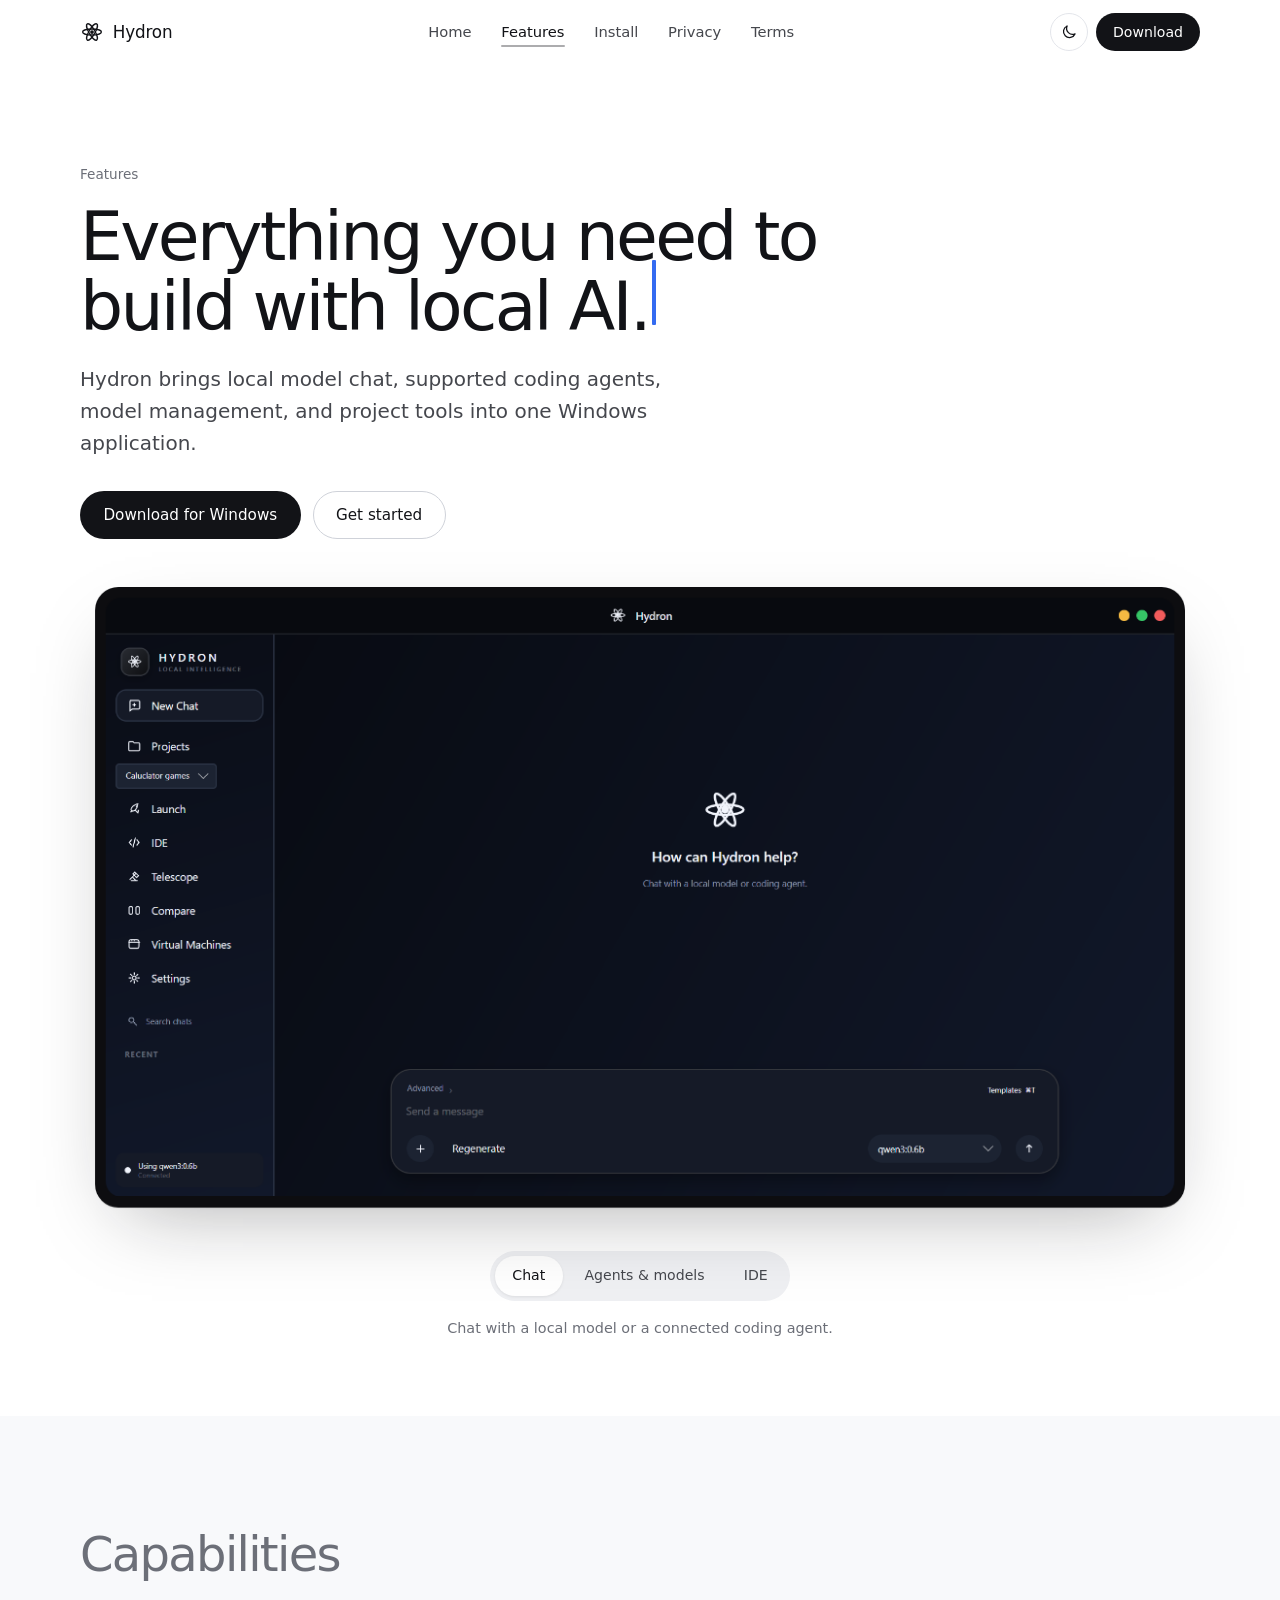
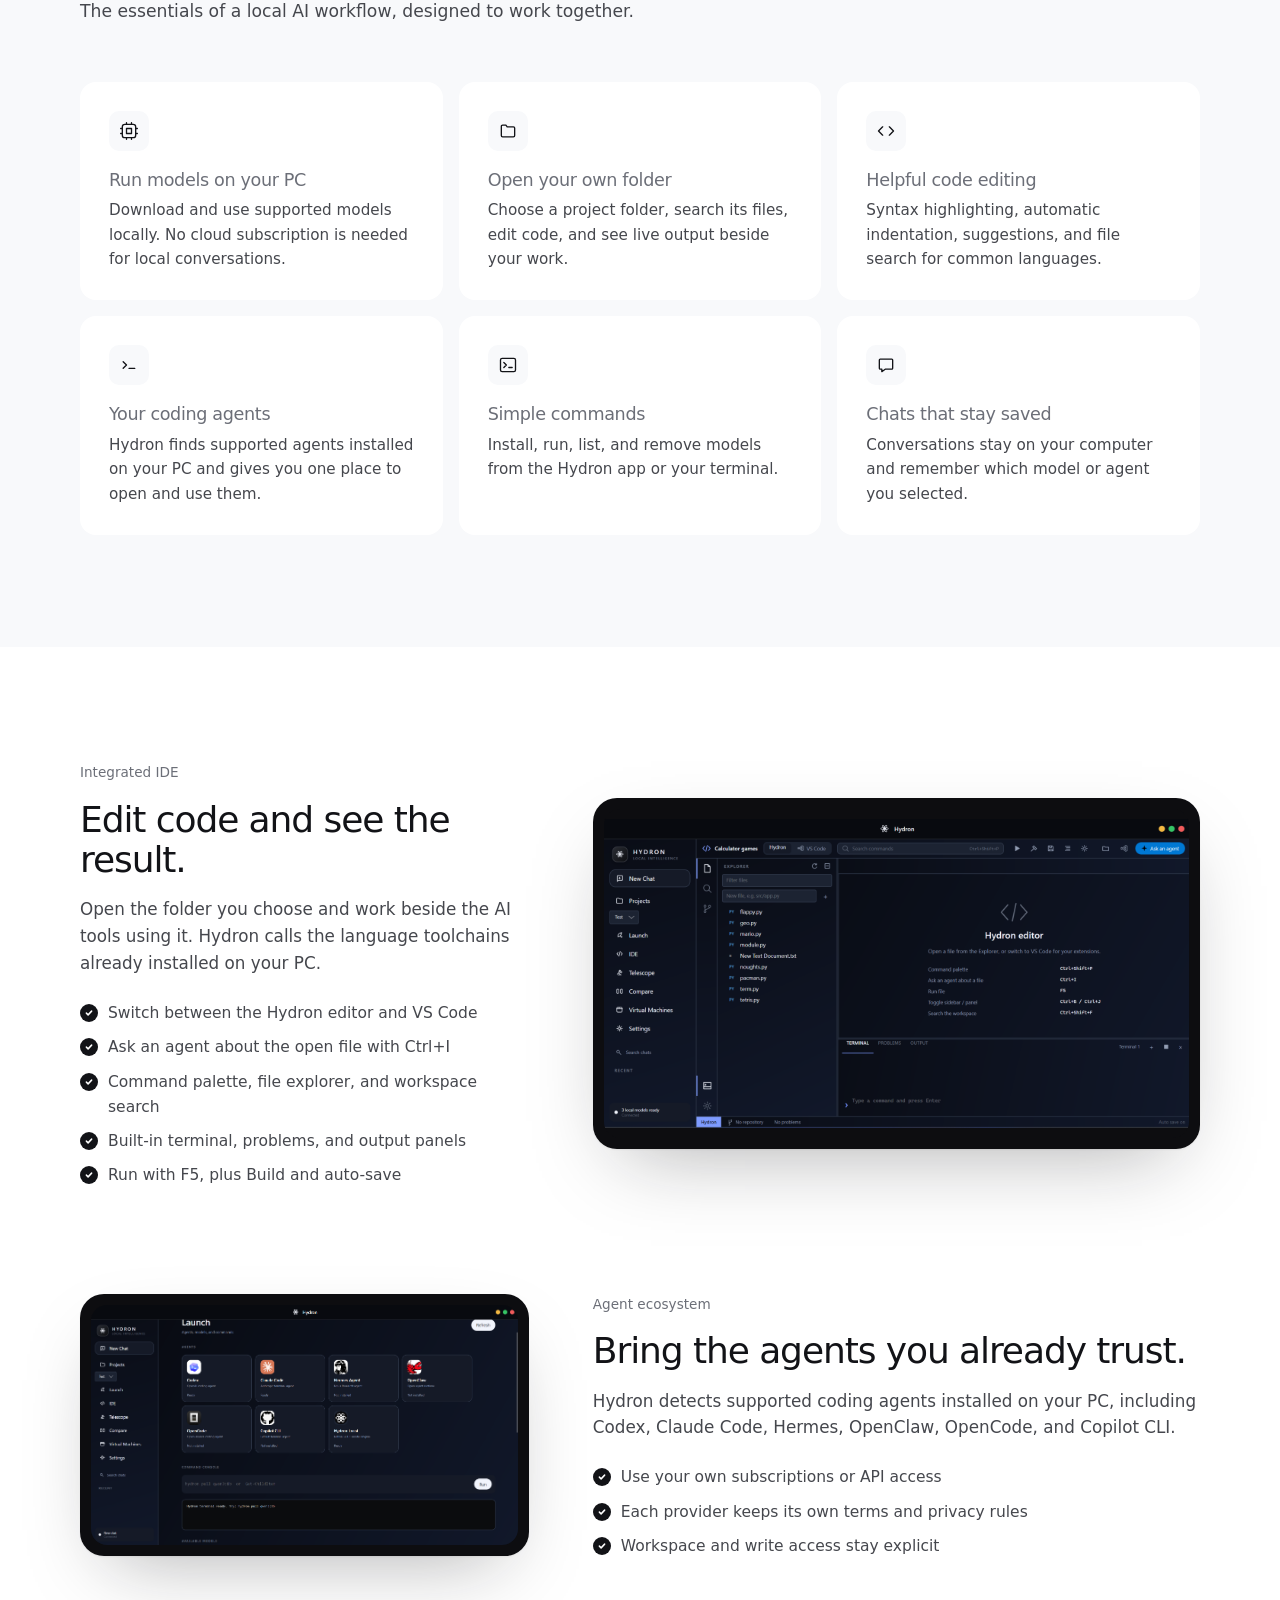
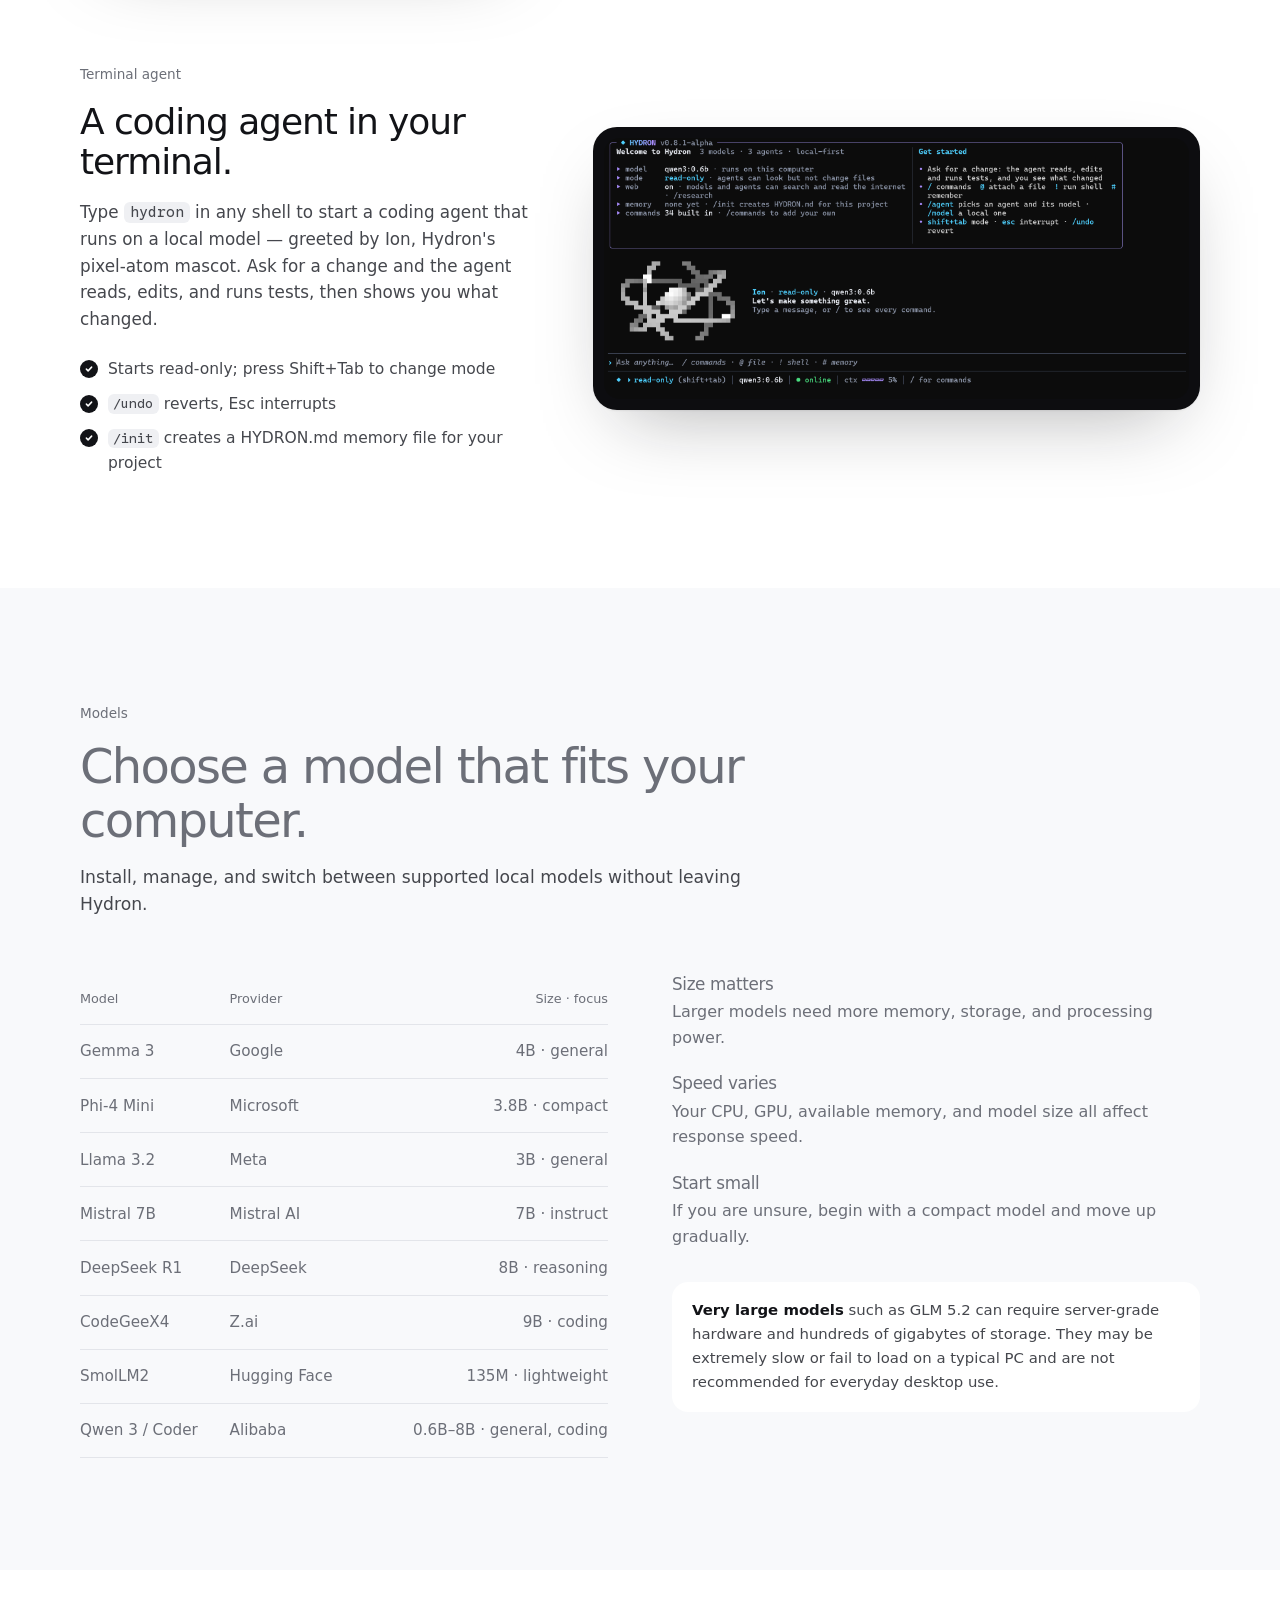
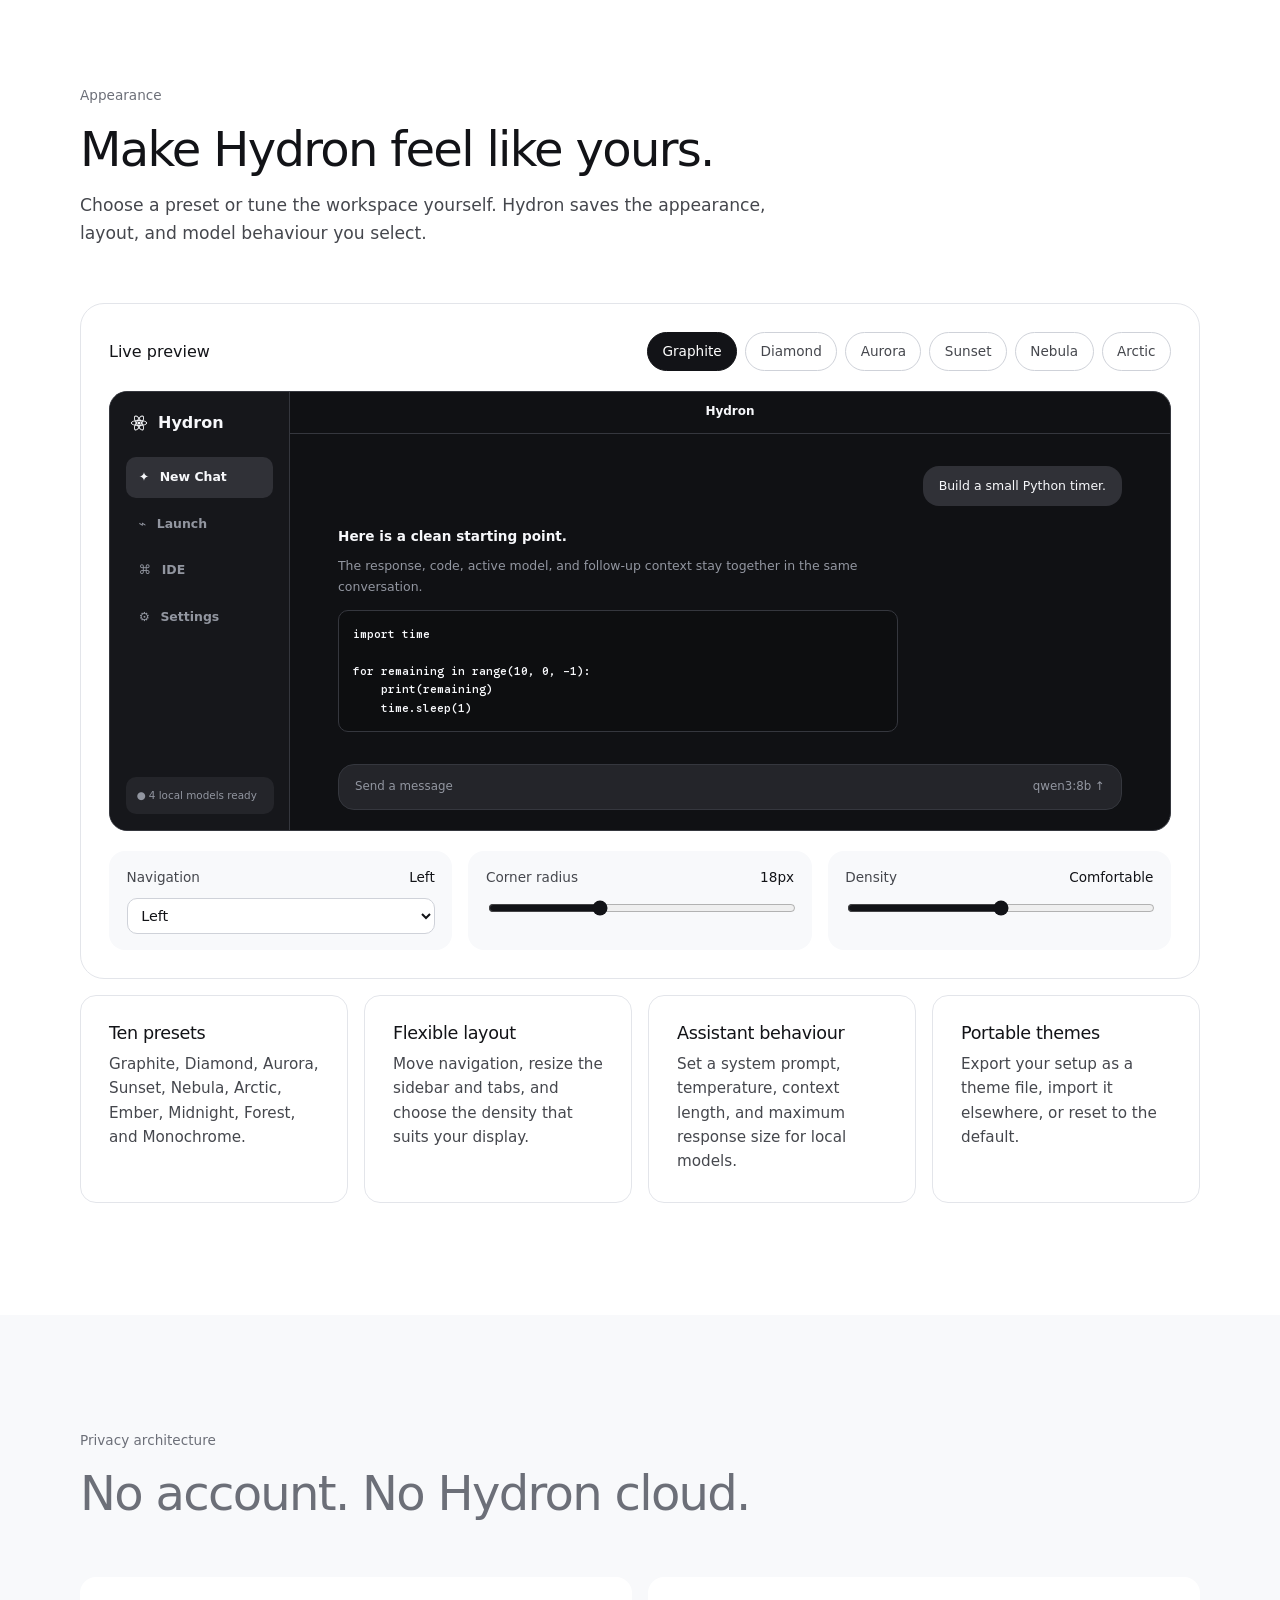
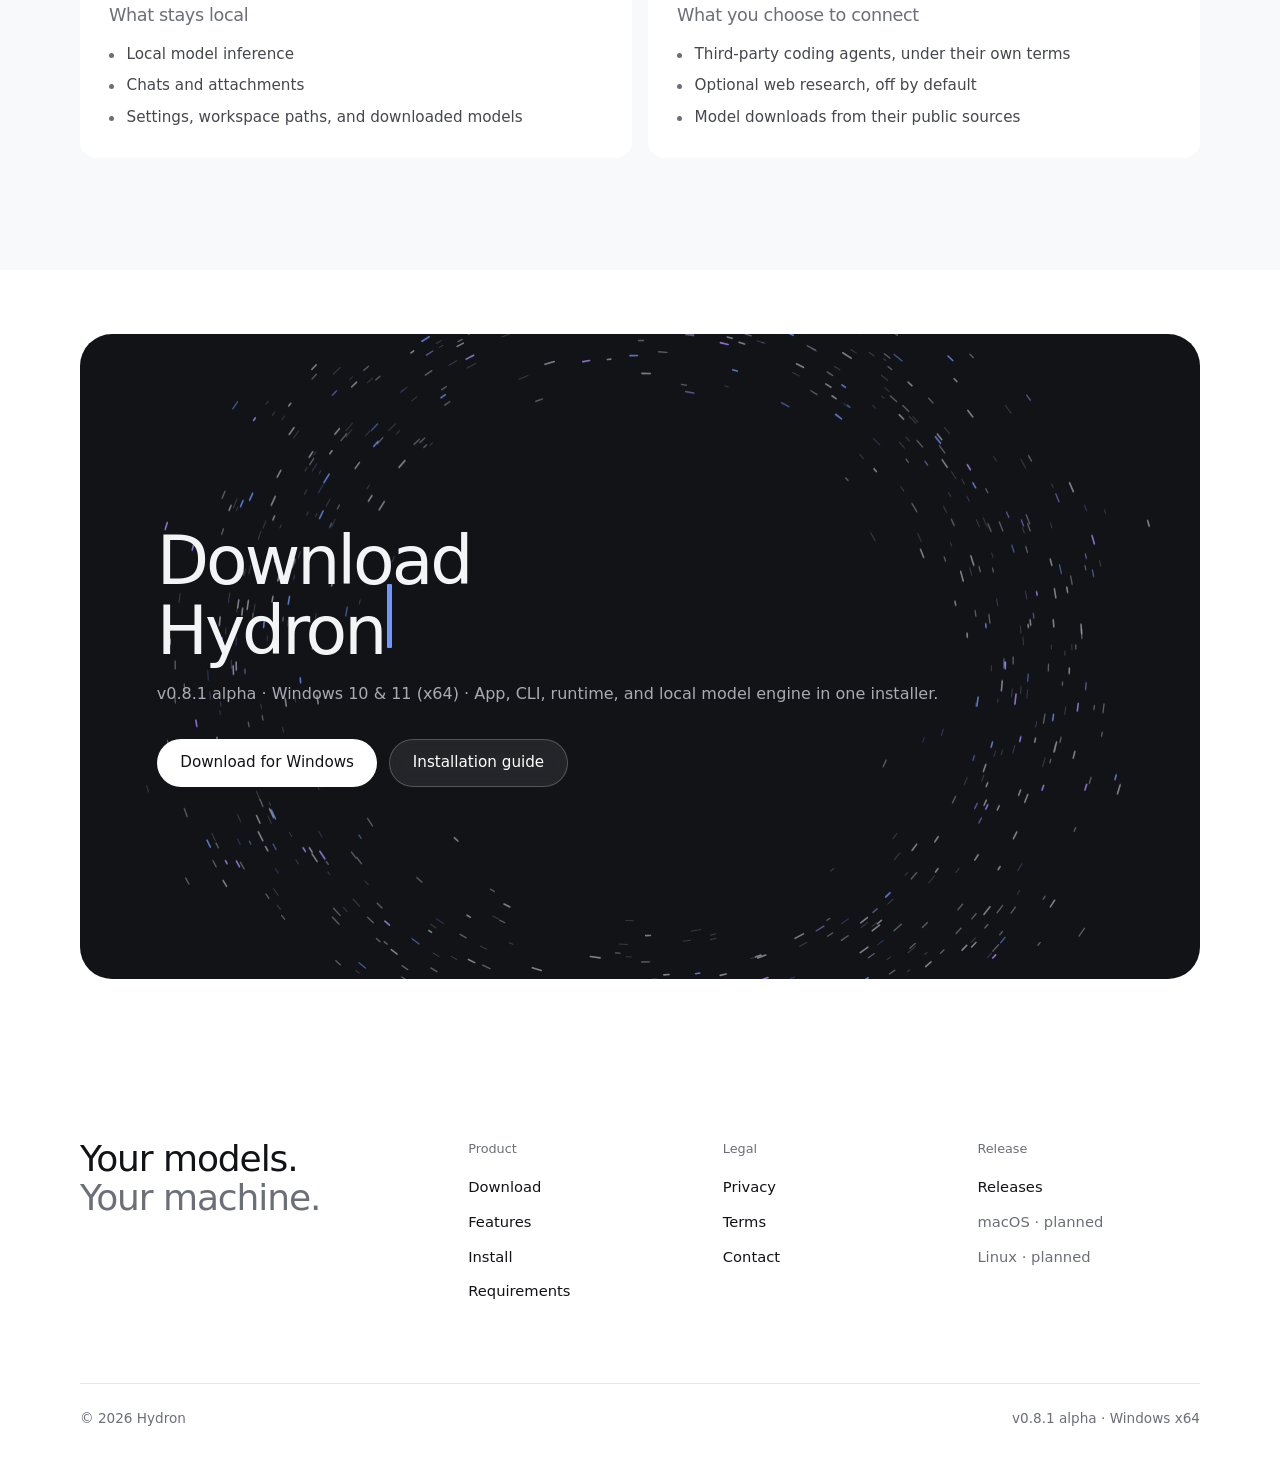
==== features.html @ 6cff4be6 "Remove the giant Hydron wordmark from the footer Co-Authored-By: Claude Opus 5.5 <noreply@anthropic." ====
<!DOCTYPE html>
<html lang="en" class="no-js">
<head>
<meta charset="UTF-8">
<meta name="viewport" content="width=device-width,initial-scale=1">
<title>Hydron Features — Models, agents, and code</title>
<meta name="description" content="Explore Hydron chat, local models, coding agents, model management, and the integrated IDE.">
<meta name="theme-color" content="#ffffff" media="(prefers-color-scheme: light)">
<meta name="theme-color" content="#0b0b0d" media="(prefers-color-scheme: dark)">
<script>(function(){var t;try{t=localStorage.getItem('hydron-theme')}catch(e){}if(t!=='light'&&t!=='dark')t=matchMedia('(prefers-color-scheme: dark)').matches?'dark':'light';var d=document.documentElement;d.setAttribute('data-theme',t);d.className=d.className.replace('no-js','js')})();</script>
<link rel="manifest" href="manifest.webmanifest">
<link rel="icon" type="image/svg+xml" href="data:image/svg+xml,%3Csvg xmlns='http://www.w3.org/2000/svg' viewBox='0 0 64 64'%3E%3Crect width='64' height='64' rx='16' fill='%23111113'/%3E%3Cg fill='none' stroke='%23fff' stroke-width='3'%3E%3Cellipse cx='32' cy='32' rx='25' ry='8'/%3E%3Cellipse cx='32' cy='32' rx='25' ry='8' transform='rotate(60 32 32)'/%3E%3Cellipse cx='32' cy='32' rx='25' ry='8' transform='rotate(-60 32 32)'/%3E%3C/g%3E%3Ccircle cx='32' cy='32' r='5' fill='%23fff'/%3E%3C/svg%3E">
<link rel="preconnect" href="https://fonts.googleapis.com">
<link rel="preconnect" href="https://fonts.gstatic.com" crossorigin>
<link href="https://fonts.googleapis.com/css2?family=Google+Sans+Flex:opsz,wght@8..144,400..600&family=Google+Sans+Code:wght@400;500&display=swap" rel="stylesheet">
<link rel="stylesheet" href="assets/site.css?v=18c45513">
</head>
<body>
<a class="skip-link" href="#main">Skip to content</a>
<header class="nav" id="nav">
  <div class="container nav-inner">
    <a class="brand" href="index.html" aria-label="Hydron home"><svg class="brand-mark" viewBox="0 0 64 64" aria-hidden="true"><g fill="none" stroke="currentColor" stroke-width="3.5"><ellipse cx="32" cy="32" rx="25" ry="8"/><ellipse cx="32" cy="32" rx="25" ry="8" transform="rotate(60 32 32)"/><ellipse cx="32" cy="32" rx="25" ry="8" transform="rotate(-60 32 32)"/></g><circle cx="32" cy="32" r="5" fill="currentColor"/></svg><span>Hydron</span></a>
    <nav aria-label="Primary">
      <ul class="nav-links" id="nav-links">
<li><a href="index.html">Home</a></li>
<li><a class="active" aria-current="page" href="features.html">Features</a></li>
<li><a href="install.html">Install</a></li>
<li><a href="privacy.html">Privacy</a></li>
<li><a href="terms.html">Terms</a></li>
      </ul>
    </nav>
    <div class="nav-actions">
      <button class="theme-toggle" id="theme-toggle" type="button" aria-label="Switch to dark theme"><svg class="moon" width="18" height="18" viewBox="0 0 24 24" fill="none" stroke="currentColor" stroke-width="1.7" stroke-linecap="round" stroke-linejoin="round" aria-hidden="true"><path d="M20 14.5A8 8 0 0 1 9.5 4a8 8 0 1 0 10.5 10.5Z"/></svg><svg class="sun" width="18" height="18" viewBox="0 0 24 24" fill="none" stroke="currentColor" stroke-width="1.7" stroke-linecap="round" aria-hidden="true"><circle cx="12" cy="12" r="4"/><path d="M12 2v2M12 20v2M4.9 4.9l1.4 1.4M17.7 17.7l1.4 1.4M2 12h2M20 12h2M4.9 19.1l1.4-1.4M17.7 6.3l1.4-1.4"/></svg></button>
      <a class="btn btn-primary btn-small" href="downloads/Hydron-Setup.exe">Download</a>
      <button class="nav-toggle" id="nav-toggle" aria-label="Toggle navigation menu" aria-expanded="false" aria-controls="nav-links"><span></span></button>
    </div>
  </div>
</header>

<main id="main">
<section class="page-hero">
  <div class="container">
    <span class="eyebrow">Features</span>
    <h1 data-typed data-typed-now data-speed="38">Everything you need to build with local AI.</h1>
    <p class="lead">Hydron brings local model chat, supported coding agents, model management, and project tools into one Windows application.</p>
    <div class="actions"><a class="btn btn-primary" href="downloads/Hydron-Setup.exe">Download for Windows</a><a class="btn btn-secondary" href="install.html">Get started</a></div>
  </div>
</section>

<section class="showcase">
  <div class="container fade">
    <div class="frame"><img id="product-shot" src="assets/hydron-chat.png" alt="Hydron chat interface" width="1280" height="720"></div>
    <div style="text-align:center">
      <div class="tabs" role="tablist" aria-label="Hydron product views">
        <button class="tab active" role="tab" aria-selected="true" data-shot="assets/hydron-chat.png" data-alt="Hydron chat interface" data-caption="Chat with a local model or a connected coding agent.">Chat</button>
        <button class="tab" role="tab" aria-selected="false" data-shot="assets/hydron-launch.png" data-alt="Hydron agents and local models screen" data-caption="Install models and launch the agents already on your PC.">Agents &amp; models</button>
        <button class="tab" role="tab" aria-selected="false" data-shot="assets/hydron-ide.png" data-alt="Hydron integrated development environment" data-caption="Open a folder, edit files, and run your project.">IDE</button>
      </div>
      <p class="tab-caption" id="product-caption">Chat with a local model or a connected coding agent.</p>
    </div>
  </div>
</section>

<section class="section soft" id="features">
  <div class="container">
    <div class="section-head fade"><h2>Capabilities</h2><p>The essentials of a local AI workflow, designed to work together.</p></div>
    <div class="grid grid-3">
      <article class="card fade"><div class="icon"><svg viewBox="0 0 24 24" fill="none" stroke="currentColor" stroke-width="1.6" stroke-linecap="round" stroke-linejoin="round"><rect x="4" y="4" width="16" height="16" rx="3"/><path d="M9 9h6v6H9z"/><path d="M9 2v2M15 2v2M9 20v2M15 20v2M2 9h2M2 15h2M20 9h2M20 15h2"/></svg></div><h3>Run models on your PC</h3><p>Download and use supported models locally. No cloud subscription is needed for local conversations.</p></article>
      <article class="card fade"><div class="icon"><svg viewBox="0 0 24 24" fill="none" stroke="currentColor" stroke-width="1.6" stroke-linejoin="round"><path d="M4 6.5A1.5 1.5 0 0 1 5.5 5h4l1.5 2h7.5A1.5 1.5 0 0 1 20 8.5v9a1.5 1.5 0 0 1-1.5 1.5h-13A1.5 1.5 0 0 1 4 17.5z"/></svg></div><h3>Open your own folder</h3><p>Choose a project folder, search its files, edit code, and see live output beside your work.</p></article>
      <article class="card fade"><div class="icon"><svg viewBox="0 0 24 24" fill="none" stroke="currentColor" stroke-width="1.6" stroke-linecap="round" stroke-linejoin="round"><path d="m8 7-5 5 5 5M16 7l5 5-5 5"/></svg></div><h3>Helpful code editing</h3><p>Syntax highlighting, automatic indentation, suggestions, and file search for common languages.</p></article>
      <article class="card fade"><div class="icon"><svg viewBox="0 0 24 24" fill="none" stroke="currentColor" stroke-width="1.6" stroke-linecap="round" stroke-linejoin="round"><path d="m5 8 4 4-4 4"/><path d="M12 16h7"/></svg></div><h3>Your coding agents</h3><p>Hydron finds supported agents installed on your PC and gives you one place to open and use them.</p></article>
      <article class="card fade"><div class="icon"><svg viewBox="0 0 24 24" fill="none" stroke="currentColor" stroke-width="1.6" stroke-linecap="round" stroke-linejoin="round"><rect x="3" y="4" width="18" height="16" rx="2"/><path d="m7 9 3 3-3 3M13 15h4"/></svg></div><h3>Simple commands</h3><p>Install, run, list, and remove models from the Hydron app or your terminal.</p></article>
      <article class="card fade"><div class="icon"><svg viewBox="0 0 24 24" fill="none" stroke="currentColor" stroke-width="1.6" stroke-linejoin="round"><path d="M5 5h14a1 1 0 0 1 1 1v10a1 1 0 0 1-1 1h-8l-4 3v-3H5a1 1 0 0 1-1-1V6a1 1 0 0 1 1-1Z"/></svg></div><h3>Chats that stay saved</h3><p>Conversations stay on your computer and remember which model or agent you selected.</p></article>
    </div>
  </div>
</section>

<section class="section">
  <div class="container">
    <div class="feature-row fade">
      <div class="feature-copy">
        <span class="eyebrow">Integrated IDE</span>
        <h3>Edit code and see the result.</h3>
        <p>Open the folder you choose and work beside the AI tools using it. Hydron calls the language toolchains already installed on your PC.</p>
        <ul class="checklist"><li>Switch between the Hydron editor and VS Code</li><li>Ask an agent about the open file with Ctrl+I</li><li>Command palette, file explorer, and workspace search</li><li>Built-in terminal, problems, and output panels</li><li>Run with F5, plus Build and auto-save</li></ul>
      </div>
      <div class="frame"><img src="assets/hydron-ide.png" alt="Hydron integrated development environment" width="1280" height="720" loading="lazy"></div>
    </div>
    <div class="feature-row flip fade">
      <div class="feature-copy">
        <span class="eyebrow">Agent ecosystem</span>
        <h3>Bring the agents you already trust.</h3>
        <p>Hydron detects supported coding agents installed on your PC, including Codex, Claude Code, Hermes, OpenClaw, OpenCode, and Copilot CLI.</p>
        <ul class="checklist"><li>Use your own subscriptions or API access</li><li>Each provider keeps its own terms and privacy rules</li><li>Workspace and write access stay explicit</li></ul>
      </div>
      <div class="frame"><img src="assets/hydron-launch.png" alt="Hydron agents and local models screen" width="1280" height="720" loading="lazy"></div>
    </div>
    <div class="feature-row fade">
      <div class="feature-copy">
        <span class="eyebrow">Terminal agent</span>
        <h3>A coding agent in your terminal.</h3>
        <p>Type <code>hydron</code> in any shell to start a coding agent that runs on a local model — greeted by Ion, Hydron's pixel-atom mascot. Ask for a change and the agent reads, edits, and runs tests, then shows you what changed.</p>
        <ul class="checklist"><li>Starts read-only; press Shift+Tab to change mode</li><li><code>/undo</code> reverts, Esc interrupts</li><li><code>/init</code> creates a HYDRON.md memory file for your project</li></ul>
      </div>
      <div class="frame natural"><img src="assets/hydron-cli.png" alt="Hydron command-line agent welcome screen" width="1870" height="832" loading="lazy"></div>
    </div>
  </div>
</section>

<section class="section soft" id="models">
  <div class="container">
    <div class="section-head fade"><span class="eyebrow">Models</span><h2>Choose a model that fits your computer.</h2><p>Install, manage, and switch between supported local models without leaving Hydron.</p></div>
    <div class="grid grid-2 fade" style="align-items:start;gap:clamp(2rem,5vw,4rem)">
      <table class="model-table">
        <thead><tr><th>Model</th><th>Provider</th><th>Size · focus</th></tr></thead>
        <tbody>
          <tr><td>Gemma 3</td><td>Google</td><td>4B · general</td></tr>
          <tr><td>Phi-4 Mini</td><td>Microsoft</td><td>3.8B · compact</td></tr>
          <tr><td>Llama 3.2</td><td>Meta</td><td>3B · general</td></tr>
          <tr><td>Mistral 7B</td><td>Mistral AI</td><td>7B · instruct</td></tr>
          <tr><td>DeepSeek R1</td><td>DeepSeek</td><td>8B · reasoning</td></tr>
          <tr><td>CodeGeeX4</td><td>Z.ai</td><td>9B · coding</td></tr>
          <tr><td>SmolLM2</td><td>Hugging Face</td><td>135M · lightweight</td></tr>
          <tr><td>Qwen 3 / Coder</td><td>Alibaba</td><td>0.6B–8B · general, coding</td></tr>
        </tbody>
      </table>
      <div>
        <div class="grid" style="gap:1.5rem">
          <div><h3 style="font-size:1.05rem;margin-bottom:.35rem">Size matters</h3><p class="muted">Larger models need more memory, storage, and processing power.</p></div>
          <div><h3 style="font-size:1.05rem;margin-bottom:.35rem">Speed varies</h3><p class="muted">Your CPU, GPU, available memory, and model size all affect response speed.</p></div>
          <div><h3 style="font-size:1.05rem;margin-bottom:.35rem">Start small</h3><p class="muted">If you are unsure, begin with a compact model and move up gradually.</p></div>
        </div>
        <div class="note" style="margin-top:2rem;background:var(--bg)"><strong>Very large models</strong> such as GLM 5.2 can require server-grade hardware and hundreds of gigabytes of storage. They may be extremely slow or fail to load on a typical PC and are not recommended for everyday desktop use.</div>
      </div>
    </div>
  </div>
</section>

<section class="section" id="customize">
  <div class="container">
    <div class="section-head fade"><span class="eyebrow">Appearance</span><h2>Make Hydron feel like yours.</h2><p>Choose a preset or tune the workspace yourself. Hydron saves the appearance, layout, and model behaviour you select.</p></div>
    <div class="studio fade">
      <div class="studio-bar">
        <strong>Live preview</strong>
        <div class="chips" role="group" aria-label="Preview an appearance preset">
          <button class="chip active" data-preset="graphite">Graphite</button><button class="chip" data-preset="diamond">Diamond</button><button class="chip" data-preset="aurora">Aurora</button><button class="chip" data-preset="sunset">Sunset</button><button class="chip" data-preset="nebula">Nebula</button><button class="chip" data-preset="arctic">Arctic</button>
        </div>
      </div>
      <div class="appearance-frame" id="appearance-frame" data-preset="graphite">
        <aside class="demo-sidebar"><div class="demo-brand"><svg class="demo-atom" viewBox="0 0 64 64" aria-hidden="true"><g fill="none" stroke="currentColor" stroke-width="3"><ellipse cx="32" cy="32" rx="25" ry="8"/><ellipse cx="32" cy="32" rx="25" ry="8" transform="rotate(60 32 32)"/><ellipse cx="32" cy="32" rx="25" ry="8" transform="rotate(-60 32 32)"/></g><circle cx="32" cy="32" r="5" fill="currentColor"/></svg><span>Hydron</span></div><div class="demo-nav"><span class="active">✦ <b>New Chat</b></span><span>⌁ <b>Launch</b></span><span>⌘ <b>IDE</b></span><span>⚙ <b>Settings</b></span></div><div class="demo-status">● 4 local models ready</div></aside>
        <div class="demo-main"><div class="demo-titlebar">Hydron</div><div class="demo-chat"><div class="demo-bubble">Build a small Python timer.</div><div class="demo-answer"><strong>Here is a clean starting point.</strong><p>The response, code, active model, and follow-up context stay together in the same conversation.</p><div class="demo-code">import time

for remaining in range(10, 0, -1):
    print(remaining)
    time.sleep(1)</div></div></div><div class="demo-composer"><span>Send a message</span><span>qwen3:8b ↑</span></div></div>
      </div>
      <div class="studio-controls">
        <div class="studio-control"><label for="nav-control"><span>Navigation</span><output id="nav-output">Left</output></label><select id="nav-control"><option>Left</option><option>Right</option></select></div>
        <div class="studio-control"><label for="radius-control"><span>Corner radius</span><output id="radius-output">18px</output></label><input id="radius-control" type="range" min="8" max="36" value="18"></div>
        <div class="studio-control"><label for="density-control"><span>Density</span><output id="density-output">Comfortable</output></label><input id="density-control" type="range" min="0" max="2" value="1"></div>
      </div>
    </div>
    <div class="grid grid-4" style="margin-top:1rem">
      <article class="card fade"><h3>Ten presets</h3><p>Graphite, Diamond, Aurora, Sunset, Nebula, Arctic, Ember, Midnight, Forest, and Monochrome.</p></article>
      <article class="card fade"><h3>Flexible layout</h3><p>Move navigation, resize the sidebar and tabs, and choose the density that suits your display.</p></article>
      <article class="card fade"><h3>Assistant behaviour</h3><p>Set a system prompt, temperature, context length, and maximum response size for local models.</p></article>
      <article class="card fade"><h3>Portable themes</h3><p>Export your setup as a theme file, import it elsewhere, or reset to the default.</p></article>
    </div>
  </div>
</section>

<section class="section soft">
  <div class="container">
    <div class="section-head fade"><span class="eyebrow">Privacy architecture</span><h2>No account. No Hydron cloud.</h2></div>
    <div class="grid grid-2">
      <article class="card fade"><h3>What stays local</h3><ul><li>Local model inference</li><li>Chats and attachments</li><li>Settings, workspace paths, and downloaded models</li></ul></article>
      <article class="card fade"><h3>What you choose to connect</h3><ul><li>Third-party coding agents, under their own terms</li><li>Optional web research, off by default</li><li>Model downloads from their public sources</li></ul></article>
    </div>
  </div>
</section>

<section class="download" id="download">
  <div class="container">
    <div class="download-panel fade">
      <canvas class="ring" data-density=".7" aria-hidden="true"></canvas>
      <h2 data-typed data-speed="55">Download Hydron</h2>
      <p>v0.8.1 alpha · Windows 10 &amp; 11 (x64) · App, CLI, runtime, and local model engine in one installer.</p>
      <div class="actions"><a class="btn btn-inverse" href="downloads/Hydron-Setup.exe">Download for Windows</a><a class="btn btn-ghost-inverse" href="install.html">Installation guide</a></div>
    </div>
  </div>
</section>
</main>

<footer class="footer">
  <div class="container">
    <div class="footer-top">
      <p class="footer-title">Your models.<br><span class="soft">Your machine.</span></p>
      <nav class="footer-col" aria-label="Product"><h5>Product</h5><ul><li><a href="downloads/Hydron-Setup.exe">Download</a></li><li><a href="features.html">Features</a></li><li><a href="install.html">Install</a></li><li><a href="install.html#requirements">Requirements</a></li></ul></nav>
      <nav class="footer-col" aria-label="Legal"><h5>Legal</h5><ul><li><a href="privacy.html">Privacy</a></li><li><a href="terms.html">Terms</a></li><li><a href="terms.html#contact">Contact</a></li></ul></nav>
      <nav class="footer-col" aria-label="Release"><h5>Release</h5><ul><li><a href="https://github.com/hydronai/hydron/releases">Releases</a></li><li><span>macOS · planned</span></li><li><span>Linux · planned</span></li></ul></nav>
    </div>
    <div class="footer-bottom"><span>© <span id="year">2026</span> Hydron</span><span>v0.8.1 alpha · Windows x64</span></div>
  </div>
</footer>
<script src="assets/site.js?v=5f843b21"></script>
</body>
</html>
---- assets/site.css ----
/* =====================================================================
   Hydron website — shared styles
   Calm, light, product-first. Real screenshots do the showing;
   motion is limited to gentle fades and hover states.
===================================================================== */
:root{
  --bg:#ffffff;
  --bg-soft:#f8f9fb;
  --bg-muted:#eff0f3;
  --ink:#121317;
  --ink-2:#45474d;
  --ink-3:#6c6f78;
  --line:#e3e5ea;
  --line-strong:#cfd2d9;
  --dark:#0d0d10;
  --surface:#ffffff;
  --on-ink:#ffffff;
  --ink-hover:#2b2b31;
  --line-hover:#b9b9c1;
  --nav-bg:rgba(255,255,255,.85);
  --frame-edge:transparent;
  --shadow:rgba(17,17,19,.35);
  --check:url("data:image/svg+xml,%3Csvg xmlns='http://www.w3.org/2000/svg' viewBox='0 0 16 16' fill='none' stroke='%23fff' stroke-width='2' stroke-linecap='round' stroke-linejoin='round'%3E%3Cpath d='m4.5 8.2 2.3 2.3 4.7-5'/%3E%3C/svg%3E");
  --spot:rgba(17,17,19,.045);
  --p1:#6b6e76;
  --p2:#346bf1;
  --p3:#8b5cf6;
  color-scheme:light;

  --font-body:'Google Sans Flex', 'Inter', system-ui, -apple-system, 'Segoe UI', sans-serif;
  --font-mono:'Google Sans Code', 'JetBrains Mono', ui-monospace, 'Cascadia Code', monospace;

  --r-sm:10px;
  --r-md:16px;
  --r-lg:24px;
  --r-pill:999px;

  --ease:cubic-bezier(.22,1,.36,1);
  --container:1200px;
}

/* Dark theme: follows the system setting unless the visitor picks one. */
:root[data-theme="dark"]{
  --bg:#0b0b0d;
  --bg-soft:#111114;
  --bg-muted:#1c1c20;
  --surface:#17171b;
  --ink:#ededf0;
  --ink-2:#b4b5bd;
  --ink-3:#868791;
  --line:#242429;
  --line-strong:#34343b;
  --dark:#050506;
  --on-ink:#0b0b0d;
  --ink-hover:#d2d2d8;
  --line-hover:#4c4c55;
  --nav-bg:rgba(11,11,13,.82);
  --frame-edge:#26262c;
  --shadow:rgba(0,0,0,.6);
  --check:url("data:image/svg+xml,%3Csvg xmlns='http://www.w3.org/2000/svg' viewBox='0 0 16 16' fill='none' stroke='%230b0b0d' stroke-width='2' stroke-linecap='round' stroke-linejoin='round'%3E%3Cpath d='m4.5 8.2 2.3 2.3 4.7-5'/%3E%3C/svg%3E");
  --spot:rgba(255,255,255,.06);
  --p1:#a7a9b2;
  --p2:#6f95ff;
  --p3:#b08cff;
  color-scheme:dark;
}
@media (prefers-color-scheme: dark){
  :root:not([data-theme="light"]){
  --bg:#0b0b0d;
  --bg-soft:#111114;
  --bg-muted:#1c1c20;
  --surface:#17171b;
  --ink:#ededf0;
  --ink-2:#b4b5bd;
  --ink-3:#868791;
  --line:#242429;
  --line-strong:#34343b;
  --dark:#050506;
  --on-ink:#0b0b0d;
  --ink-hover:#d2d2d8;
  --line-hover:#4c4c55;
  --nav-bg:rgba(11,11,13,.82);
  --frame-edge:#26262c;
  --shadow:rgba(0,0,0,.6);
  --check:url("data:image/svg+xml,%3Csvg xmlns='http://www.w3.org/2000/svg' viewBox='0 0 16 16' fill='none' stroke='%230b0b0d' stroke-width='2' stroke-linecap='round' stroke-linejoin='round'%3E%3Cpath d='m4.5 8.2 2.3 2.3 4.7-5'/%3E%3C/svg%3E");
  --spot:rgba(255,255,255,.06);
  --p1:#a7a9b2;
  --p2:#6f95ff;
  --p3:#b08cff;
  color-scheme:dark;
  }
}

*,*::before,*::after{ box-sizing:border-box; }
html{ scroll-behavior:smooth; -webkit-text-size-adjust:100%; }
body{
  margin:0; background:var(--bg); color:var(--ink);
  font-family:var(--font-body); font-size:16px; line-height:1.6;
  -webkit-font-smoothing:antialiased; overflow-x:hidden;
}
img,svg{ display:block; max-width:100%; }
a{ color:inherit; text-decoration:none; }
ul{ list-style:none; margin:0; padding:0; }
button{ font:inherit; cursor:pointer; }
h1,h2,h3,h4{ margin:0; font-weight:500; letter-spacing:-.02em; line-height:1.12; }
p{ margin:0; }
code{ font-family:var(--font-mono); font-size:.88em; background:var(--bg-muted); padding:.1em .4em; border-radius:6px; }
::selection{ background:var(--ink); color:var(--on-ink); }
:focus-visible{ outline:2px solid var(--ink); outline-offset:3px; border-radius:6px; }

.skip-link{ position:absolute; left:1rem; top:-60px; z-index:1000; background:var(--ink); color:var(--on-ink); padding:.6rem 1rem; border-radius:var(--r-sm); font-size:.85rem; }
.skip-link:focus{ top:1rem; }

.container{ width:100%; max-width:var(--container); margin:0 auto; padding:0 clamp(1rem, 4vw, 2.5rem); }
.narrow{ max-width:820px; }

/* ---------- Navigation ---------- */
.nav{ position:sticky; top:0; z-index:100; background:var(--nav-bg); backdrop-filter:saturate(180%) blur(14px); border-bottom:1px solid transparent; transition:border-color .2s; }
.nav.scrolled{ border-bottom-color:var(--line); }
.nav-inner{ display:flex; align-items:center; justify-content:space-between; gap:1.5rem; height:64px; }
.brand{ display:flex; align-items:center; gap:.55rem; font-weight:500; font-size:1.05rem; letter-spacing:-.01em; }
.brand-mark{ width:24px; height:24px; flex:0 0 auto; }
.nav-links{ display:flex; align-items:center; gap:.25rem; }
.nav-links a{ display:block; padding:.45rem .8rem; border-radius:var(--r-pill); font-size:.92rem; color:var(--ink-2); transition:background .15s, color .15s; }
.nav-links a:hover{ background:var(--bg-muted); color:var(--ink); }
.nav-links a.active{ color:var(--ink); font-weight:500; }
.nav-actions{ display:flex; align-items:center; gap:.5rem; }
.theme-toggle{ width:38px; height:38px; display:grid; place-items:center; border-radius:var(--r-pill); border:1px solid var(--line); background:var(--surface); color:var(--ink); transition:background .15s, border-color .15s; }
.theme-toggle:hover{ border-color:var(--line-hover); }
.theme-toggle svg{ width:18px; height:18px; }
.theme-toggle .sun,:root[data-theme="dark"] .theme-toggle .moon{ display:none; }
:root[data-theme="dark"] .theme-toggle .sun{ display:block; }
.no-js .theme-toggle{ display:none; }
.nav-toggle{ display:none; width:40px; height:40px; border-radius:var(--r-pill); border:1px solid var(--line); background:var(--surface); position:relative; }
.nav-toggle span,.nav-toggle span::before,.nav-toggle span::after{ content:""; position:absolute; left:11px; right:11px; height:1.5px; background:var(--ink); transition:transform .2s var(--ease), background .2s; }
.nav-toggle span{ top:19px; }
.nav-toggle span::before{ left:0; right:0; top:-6px; }
.nav-toggle span::after{ left:0; right:0; top:6px; }
.nav-toggle[aria-expanded="true"] span{ background:transparent; }
.nav-toggle[aria-expanded="true"] span::before{ transform:translateY(6px) rotate(45deg); }
.nav-toggle[aria-expanded="true"] span::after{ transform:translateY(-6px) rotate(-45deg); }

/* ---------- Buttons ---------- */
.btn{ display:inline-flex; align-items:center; justify-content:center; gap:.5rem; min-height:48px; padding:0 1.4rem; border-radius:var(--r-pill); border:1px solid transparent; font-weight:500; font-size:.95rem; white-space:nowrap; transition:background .15s, border-color .15s, color .15s; }
.btn svg{ width:16px; height:16px; }
.btn-primary{ background:var(--ink); color:var(--on-ink); }
.btn-primary:hover{ background:var(--ink-hover); }
.btn-secondary{ background:var(--surface); color:var(--ink); border-color:var(--line-strong); }
.btn-secondary:hover{ background:var(--bg-soft); border-color:var(--line-hover); }
.btn-small{ min-height:38px; padding:0 1rem; font-size:.88rem; }
.actions{ display:flex; flex-wrap:wrap; gap:.75rem; }
.actions.center{ justify-content:center; }

/* ---------- Type helpers ---------- */
.eyebrow{ display:inline-block; margin-bottom:1rem; font-size:.85rem; font-weight:500; color:var(--ink-3); }
.lead{ font-size:clamp(1.05rem, 1.6vw, 1.25rem); line-height:1.6; color:var(--ink-2); }
.muted{ color:var(--ink-3); }

/* ---------- Hero ---------- */
.hero{ padding:clamp(4rem, 10vw, 7.5rem) 0 clamp(2.5rem, 5vw, 4rem); text-align:center; }
.hero h1{ font-size:clamp(2.6rem, 7vw, 5.5rem); letter-spacing:-.045em; line-height:1.02; max-width:none; margin:0 auto; }
.hero h1 .soft{ color:var(--ink-3); }
.hero .lead{ max-width:44rem; margin:1.5rem auto 2.25rem; }
.hero-meta{ margin-top:1.25rem; font-size:.85rem; color:var(--ink-3); }

.page-hero{ padding:clamp(3.5rem, 8vw, 6rem) 0 clamp(2rem, 4vw, 3rem); }
.page-hero h1{ font-size:clamp(2.4rem, 5.5vw, 4.25rem); letter-spacing:-.04em; line-height:1.04; max-width:18ch; }
.page-hero .lead{ max-width:40rem; margin-top:1.25rem; }
.page-hero .actions{ margin-top:2rem; }

/* ---------- Product showcase ---------- */
.showcase{ padding-bottom:clamp(3rem, 6vw, 5rem); }
.frame{ background:var(--dark); border:1px solid var(--frame-edge); border-radius:var(--r-lg); padding:clamp(6px, 1vw, 10px); box-shadow:0 1px 2px rgba(0,0,0,.06), 0 30px 80px -30px var(--shadow); }
.frame img{ width:100%; height:auto; aspect-ratio:16/9; object-fit:contain; background:var(--dark); border-radius:calc(var(--r-lg) - 8px); transition:opacity .2s ease; }
.frame.natural img{ aspect-ratio:auto; object-fit:contain; }
.tabs{ display:inline-flex; gap:.25rem; padding:.3rem; margin-top:1.5rem; background:var(--bg-muted); border-radius:var(--r-pill); max-width:100%; overflow-x:auto; }
.tab{ border:0; background:transparent; color:var(--ink-2); padding:.55rem 1.1rem; border-radius:var(--r-pill); font-size:.88rem; font-weight:500; white-space:nowrap; transition:background .15s, color .15s; }
.tab:hover{ color:var(--ink); }
.tab.active{ background:var(--surface); color:var(--ink); box-shadow:0 1px 3px rgba(0,0,0,.08); }
.tab-caption{ margin-top:1rem; font-size:.9rem; color:var(--ink-3); min-height:1.5em; }

/* ---------- Sections ---------- */
.section{ padding:clamp(4rem, 9vw, 7rem) 0; }
.section.soft{ background:var(--bg-soft); }
.section + .section:not(.soft){ border-top:1px solid var(--line); }
.section.soft + .section{ border-top:0; }
.section-head{ max-width:44rem; margin-bottom:clamp(2.5rem, 5vw, 3.5rem); }
.section-head.center{ margin-left:auto; margin-right:auto; text-align:center; }
.section-head h2{ font-size:clamp(2rem, 4vw, 3rem); letter-spacing:-.035em; }
.section-head p{ margin-top:1rem; font-size:1.075rem; color:var(--ink-2); }

.grid{ display:grid; gap:1rem; }
.grid-2{ grid-template-columns:repeat(2, minmax(0,1fr)); }
.grid-3{ grid-template-columns:repeat(3, minmax(0,1fr)); }
.grid-4{ grid-template-columns:repeat(4, minmax(0,1fr)); }

.card{ padding:1.75rem; border:1px solid var(--line); border-radius:var(--r-md); background:var(--surface); }
.section.soft .card{ border-color:transparent; }
.card h3{ font-size:1.1rem; margin-bottom:.5rem; }
.card p,.card li{ font-size:.95rem; color:var(--ink-2); }
.card ul{ display:grid; gap:.45rem; margin-top:1rem; }
.card li{ position:relative; padding-left:1.1rem; }
.card li::before{ content:""; position:absolute; left:0; top:.7em; width:5px; height:5px; border-radius:50%; background:var(--ink-3); }
.icon{ width:40px; height:40px; display:grid; place-items:center; margin-bottom:1.25rem; border-radius:var(--r-sm); background:var(--bg-muted); color:var(--ink); }
.section.soft .icon{ background:var(--bg-soft); }
.icon svg{ width:20px; height:20px; }

/* Feature rows: copy on one side, screenshot on the other */
.feature-row{ display:grid; grid-template-columns:minmax(0,.85fr) minmax(0,1.15fr); gap:clamp(2rem, 5vw, 4.5rem); align-items:center; }
.feature-row + .feature-row{ margin-top:clamp(4rem, 8vw, 6.5rem); }
.feature-row > *{ min-width:0; }
.feature-row.flip .feature-copy{ order:2; }
.feature-copy h3{ font-size:clamp(1.6rem, 3vw, 2.25rem); letter-spacing:-.03em; margin-bottom:1rem; }
.feature-copy p{ color:var(--ink-2); font-size:1.05rem; }
.checklist{ display:grid; gap:.6rem; margin-top:1.5rem; }
.checklist li{ position:relative; padding-left:1.75rem; color:var(--ink-2); font-size:.97rem; }
.checklist li::before{ content:""; position:absolute; left:0; top:.2em; width:18px; height:18px; border-radius:50%; background:var(--ink) var(--check) center/12px no-repeat; }

/* Static code / terminal panel */
.panel{ background:var(--dark); border:1px solid var(--frame-edge); color:#e9e9ee; border-radius:var(--r-md); overflow:hidden; box-shadow:0 30px 70px -35px var(--shadow); }
.panel-head{ display:flex; align-items:center; justify-content:space-between; padding:.75rem 1.1rem; border-bottom:1px solid #24242a; font:500 .75rem var(--font-mono); color:#8d8e98; }
.panel-body{ padding:1.1rem 1.25rem; font:400 .82rem/1.85 var(--font-mono); overflow-x:auto; white-space:pre; }
.panel-body .c{ color:#73747e; }
.panel-body .k{ color:#fff; font-weight:500; }
.panel-body .p{ color:#fff; }

/* Command picker */
.cmd{ display:flex; align-items:center; justify-content:space-between; gap:1rem; margin-top:1.5rem; padding:.55rem .55rem .55rem 1.1rem; border:1px solid var(--line-strong); border-radius:var(--r-pill); background:var(--surface); font:500 .88rem var(--font-mono); }
.cmd code{ min-width:0; background:none; padding:0; overflow-x:auto; white-space:nowrap; }
.copy-btn{ border:0; background:var(--ink); color:var(--on-ink); border-radius:var(--r-pill); padding:.5rem 1rem; font-size:.8rem; font-weight:500; flex:0 0 auto; }
.copy-btn:hover{ background:var(--ink-hover); }
.chips{ display:flex; flex-wrap:wrap; gap:.5rem; }
.chip{ border:1px solid var(--line-strong); background:var(--surface); color:var(--ink-2); padding:.45rem .9rem; border-radius:var(--r-pill); font-size:.85rem; transition:background .15s, color .15s, border-color .15s; }
button.chip:hover{ border-color:var(--ink-3); color:var(--ink); }
.chip.active{ background:var(--ink); border-color:var(--ink); color:var(--on-ink); }

/* Model catalogue */
.model-table{ width:100%; border-collapse:collapse; font-size:.95rem; }
.model-table th,.model-table td{ padding:.9rem 0; text-align:left; border-bottom:1px solid var(--line); }
.model-table th{ font-size:.8rem; font-weight:500; color:var(--ink-3); }
.model-table td:last-child,.model-table th:last-child{ text-align:right; color:var(--ink-3); }
.model-table td:first-child{ font-weight:500; }

.note{ padding:1.1rem 1.25rem; border-radius:var(--r-md); background:var(--bg-soft); color:var(--ink-2); font-size:.93rem; }
.note strong{ color:var(--ink); }

/* Steps */
.steps{ display:grid; gap:0; counter-reset:step; }
.step{ counter-increment:step; display:grid; grid-template-columns:3rem 1fr; gap:1rem; padding:1.5rem 0; border-top:1px solid var(--line); }
.step:last-child{ border-bottom:1px solid var(--line); }
.step::before{ content:counter(step, decimal-leading-zero); font:500 .85rem var(--font-mono); color:var(--ink-3); padding-top:.2rem; }
.step h3{ font-size:1.1rem; margin-bottom:.35rem; }
.step p{ color:var(--ink-2); }

/* Requirements */
.spec{ display:grid; grid-template-columns:repeat(3, minmax(0,1fr)); border-top:1px solid var(--line); }
.spec div{ padding:1.5rem 1.5rem 1.5rem 0; border-bottom:1px solid var(--line); }
.spec strong{ display:block; font-weight:500; margin-bottom:.35rem; }
.spec span{ color:var(--ink-2); font-size:.95rem; }

/* FAQ */
.faq details{ border-bottom:1px solid var(--line); }
.faq details:first-child{ border-top:1px solid var(--line); }
.faq summary{ list-style:none; cursor:pointer; display:flex; justify-content:space-between; gap:1rem; padding:1.25rem 0; font-weight:500; font-size:1.02rem; }
.faq summary::-webkit-details-marker{ display:none; }
.faq summary::after{ content:"+"; font-weight:400; font-size:1.4rem; line-height:1; color:var(--ink-3); transition:transform .2s var(--ease); }
.faq details[open] summary::after{ transform:rotate(45deg); }
.faq details p{ padding:0 0 1.35rem; color:var(--ink-2); max-width:60ch; }

/* Legal */
.legal{ max-width:760px; }
.legal-section{ padding:2rem 0; border-bottom:1px solid var(--line); }
.legal-section:last-child{ border-bottom:0; }
.legal-section h2{ font-size:1.3rem; letter-spacing:-.02em; margin-bottom:.75rem; }
.legal-section p,.legal-section li{ color:var(--ink-2); }
.legal-section p + p{ margin-top:.75rem; }
.legal-section ul{ display:grid; gap:.45rem; margin:.9rem 0; }
.legal-section li{ position:relative; padding-left:1.2rem; }
.legal-section li::before{ content:""; position:absolute; left:0; top:.72em; width:5px; height:5px; border-radius:50%; background:var(--ink-3); }

/* Appearance preview (features page) */
.studio{ border:1px solid var(--line); border-radius:var(--r-lg); padding:clamp(1rem, 3vw, 1.75rem); background:var(--surface); }
.studio-bar{ display:flex; align-items:center; justify-content:space-between; gap:1rem; flex-wrap:wrap; margin-bottom:1.25rem; }
.studio-bar strong{ font-weight:500; }
.studio-controls{ display:grid; grid-template-columns:repeat(3, minmax(0,1fr)); gap:1rem; margin-top:1.25rem; }
.studio-control{ padding:1rem 1.1rem; border-radius:var(--r-md); background:var(--bg-soft); }
.studio-control label{ display:flex; justify-content:space-between; font-size:.85rem; color:var(--ink-2); margin-bottom:.6rem; }
.studio-control output{ color:var(--ink); font-weight:500; }
.studio-control input,.studio-control select{ width:100%; accent-color:var(--ink); }
.studio-control select{ padding:.5rem .6rem; border:1px solid var(--line-strong); border-radius:var(--r-sm); background:var(--surface); color:var(--ink); font:inherit; font-size:.9rem; }

.appearance-frame{ --demo-bg:#101114; --demo-side:#16171b; --demo-surface:#24252a; --demo-raised:#303137; --demo-border:#35373e; --demo-text:#f7f8fb; --demo-muted:#9296a0; position:relative; display:grid; grid-template-columns:180px 1fr; min-height:440px; border:1px solid var(--demo-border); border-radius:18px; overflow:hidden; background:var(--demo-bg); color:var(--demo-text); transition:background .3s ease, color .3s ease, border-radius .25s ease; }
.appearance-frame[data-preset="diamond"]{ --demo-bg:#edf5fc; --demo-side:#e4f0f9; --demo-surface:#f7fbff; --demo-raised:#dcebf6; --demo-border:#b7cdde; --demo-text:#102235; --demo-muted:#526f87; }
.appearance-frame[data-preset="aurora"]{ --demo-bg:#071310; --demo-side:#0a1d18; --demo-surface:#102a23; --demo-raised:#173a31; --demo-border:#245346; --demo-text:#eafff8; --demo-muted:#86b9aa; }
.appearance-frame[data-preset="sunset"]{ --demo-bg:#1b0c13; --demo-side:#251019; --demo-surface:#351722; --demo-raised:#4a2030; --demo-border:#673046; --demo-text:#fff3ed; --demo-muted:#d39a8d; }
.appearance-frame[data-preset="nebula"]{ --demo-bg:#0e0a1c; --demo-side:#15102a; --demo-surface:#21183b; --demo-raised:#302252; --demo-border:#4c3971; --demo-text:#f8f2ff; --demo-muted:#a998c8; }
.appearance-frame[data-preset="arctic"]{ --demo-bg:#07131a; --demo-side:#0b1c25; --demo-surface:#102b38; --demo-raised:#173d4d; --demo-border:#285b6d; --demo-text:#edfcff; --demo-muted:#8cb9c4; }
.demo-sidebar{ padding:1rem; border-right:1px solid var(--demo-border); background:var(--demo-side); transition:background .3s ease; }
.demo-brand{ display:flex; align-items:center; gap:.55rem; font-weight:600; margin:.15rem .2rem 1.35rem; }
.demo-atom{ width:20px; height:20px; }
.demo-nav{ display:grid; gap:.35rem; }
.demo-nav span{ display:flex; align-items:center; gap:.65rem; padding:.65rem .8rem; border-radius:10px; color:var(--demo-muted); font-size:.78rem; }
.demo-nav span.active{ background:var(--demo-raised); color:var(--demo-text); }
.demo-status{ position:absolute; left:1rem; bottom:1rem; width:148px; padding:.65rem; border-radius:10px; background:var(--demo-surface); font-size:.65rem; color:var(--demo-muted); }
.demo-main{ display:grid; grid-template-rows:auto 1fr auto; min-width:0; }
.demo-titlebar{ height:42px; border-bottom:1px solid var(--demo-border); display:flex; align-items:center; justify-content:center; font-size:.75rem; font-weight:600; }
.demo-chat{ padding:2rem clamp(1rem, 4vw, 3rem); display:flex; flex-direction:column; gap:1.25rem; }
.demo-bubble{ align-self:flex-end; background:var(--demo-raised); padding:.65rem 1rem; border-radius:16px; font-size:.78rem; }
.demo-answer{ max-width:560px; }
.demo-answer strong{ display:block; margin-bottom:.5rem; font-size:.85rem; }
.demo-answer p{ color:var(--demo-muted); font-size:.78rem; line-height:1.65; }
.demo-code{ margin-top:.8rem; padding:.85rem; border:1px solid var(--demo-border); border-radius:10px; background:rgba(0,0,0,.18); font:500 .7rem/1.65 var(--font-mono); white-space:pre; overflow-x:auto; }
.demo-composer{ display:flex; justify-content:space-between; margin:0 clamp(1rem, 4vw, 3rem) 1.25rem; padding:.8rem 1rem; border:1px solid var(--demo-border); border-radius:16px; background:var(--demo-surface); color:var(--demo-muted); font-size:.74rem; }
.appearance-frame.nav-right{ grid-template-columns:1fr 180px; }
.appearance-frame.nav-right .demo-main{ grid-column:1; grid-row:1; }
.appearance-frame.nav-right .demo-sidebar{ grid-column:2; grid-row:1; border-right:0; border-left:1px solid var(--demo-border); }
.appearance-frame.nav-right .demo-status{ left:auto; right:1rem; }

/* ---------- CTA ---------- */

/* ---------- Footer ---------- */
/* Footer: title and link columns */
.footer{ padding:clamp(4rem, 8vw, 6rem) 0 1.75rem; font-size:.92rem; overflow:hidden; }
.footer-top{ display:grid; grid-template-columns:1.6fr repeat(3, 1fr); gap:2rem; padding-bottom:clamp(3rem, 7vw, 5rem); }
.footer-title{ font-size:clamp(1.6rem, 3vw, 2.25rem); font-weight:500; letter-spacing:-.03em; line-height:1.1; }
.footer-title .soft{ color:var(--ink-3); }
.footer-col h5{ margin:0 0 1rem; font-size:.8rem; font-weight:500; color:var(--ink-3); }
.footer-col ul{ display:grid; gap:.7rem; }
.footer-col a,.footer-col span{ color:var(--ink); }
.footer-col span{ color:var(--ink-3); }
.footer-col a:hover{ color:var(--ink-3); }
.footer-bottom{ display:flex; justify-content:space-between; flex-wrap:wrap; gap:1rem; padding-top:1.5rem; border-top:1px solid var(--line); color:var(--ink-3); font-size:.85rem; }

/* ---------- Gentle entrance ---------- */
.fade{ opacity:0; transform:translateY(12px); transition:opacity .7s var(--ease), transform .7s var(--ease); }
.fade.in{ opacity:1; transform:none; }
.no-js .fade{ opacity:1; transform:none; }

/* ---------- Responsive ---------- */
@media (max-width:960px){
  .grid-3,.grid-4{ grid-template-columns:repeat(2, minmax(0,1fr)); }
  .feature-row{ grid-template-columns:1fr; }
  .feature-row.flip .feature-copy{ order:0; }
  .spec{ grid-template-columns:repeat(2, minmax(0,1fr)); }
  .footer-top{ grid-template-columns:1fr 1fr; }
  .studio-controls{ grid-template-columns:1fr; }
}
@media (max-width:820px){
  .nav-toggle{ display:block; }
  .nav-actions .btn{ display:none; }
  .nav-links{ position:absolute; top:64px; left:0; right:0; flex-direction:column; align-items:stretch; gap:0; padding:0 1rem; background:var(--bg); border-bottom:1px solid var(--line); max-height:0; overflow:hidden; transition:max-height .3s var(--ease), padding .3s var(--ease); }
  .nav-links.open{ max-height:420px; padding:.5rem 1rem 1rem; }
  .nav-links a{ padding:.8rem .5rem; border-radius:var(--r-sm); }
}
@media (max-width:640px){
  .grid-2,.grid-3,.grid-4,.spec{ grid-template-columns:1fr; }
  .spec div{ padding-right:0; }
  .footer-top{ grid-template-columns:1fr; }
  .actions{ flex-direction:column; align-items:stretch; }
  .actions .btn{ width:100%; }
  .appearance-frame{ grid-template-columns:64px 1fr; min-height:400px; }
  .appearance-frame.nav-right{ grid-template-columns:1fr 64px; }
  .demo-sidebar{ padding:.8rem .5rem; }
  .demo-brand span,.demo-nav span b,.demo-status{ display:none; }
  .demo-nav span{ justify-content:center; padding:.7rem .3rem; }
  .model-table th:nth-child(2),.model-table td:nth-child(2){ display:none; }
}

/* ---------- Motion: small, purposeful touches ---------- */
/* Hero: staged entrance */
.hero{ position:relative; isolation:isolate; overflow:hidden; }
.hero .lead,.hero .actions,.hero-meta,.page-hero .container > :not(h1){ animation:rise .9s var(--ease) both; }
.hero .lead,.page-hero .container > :nth-child(2){ animation-delay:.12s; }
.hero .actions,.page-hero .container > :nth-child(3){ animation-delay:.22s; }
.hero-meta,.page-hero .container > :nth-child(4){ animation-delay:.32s; }
.showcase .frame{ animation:appear 1.1s var(--ease) .38s both; }
@keyframes appear{ from{ opacity:0; } to{ opacity:1; } }
@keyframes rise{ from{ opacity:0; transform:translateY(16px); } to{ opacity:1; transform:none; } }
@keyframes rise-blur{ from{ opacity:0; transform:translateY(18px); filter:blur(10px); } to{ opacity:1; transform:none; filter:blur(0); } }

/* Showcase frame straightens up as it scrolls into view (driven by --tilt from JS) */
.showcase{ perspective:1600px; }
.showcase .frame{ transform-origin:50% 0; }
.showcase .frame.tilting{ transform:rotateX(calc(var(--tilt, 0) * 9deg)) scale(calc(1 - var(--tilt, 0) * .05)); will-change:transform; }
.frame img{ transition:opacity .22s ease, transform .5s var(--ease); }
.frame img.swapping{ opacity:0; transform:scale(.985); }

/* Cards lift, with a soft light that follows the pointer */
.card{ position:relative; overflow:hidden; transition:opacity .7s var(--ease), transform .35s var(--ease), border-color .25s, box-shadow .35s var(--ease); }
.card.fade:not(.in){ transform:translateY(12px); }
.fade.in{ transition-delay:var(--d, 0s); }
.card::after{ content:""; position:absolute; inset:0; pointer-events:none; opacity:0; transition:opacity .3s;
  background:radial-gradient(260px circle at var(--mx, 50%) var(--my, 50%), var(--spot), transparent 70%); }
.card:hover{ transform:translateY(-4px); border-color:var(--line-strong); box-shadow:0 18px 40px -24px var(--shadow); }
.card:hover::after{ opacity:1; }
.card .icon{ transition:transform .4s var(--ease); }
.card:hover .icon{ transform:scale(1.08) rotate(-4deg); }

/* Buttons, links and small controls */
.btn{ transition:background .15s, border-color .15s, color .15s, transform .2s var(--ease), box-shadow .2s var(--ease); }
.btn:hover{ transform:translateY(-1px); }
.btn:active{ transform:translateY(0) scale(.98); }
.btn-primary:hover{ box-shadow:0 8px 22px -10px var(--shadow); }
.nav-links a{ position:relative; }
.nav-links a::after{ content:""; position:absolute; left:.8rem; right:.8rem; bottom:.25rem; height:1.5px; border-radius:2px; background:currentColor; transform:scaleX(0); transform-origin:left; transition:transform .3s var(--ease); }
.nav-links a:hover::after,.nav-links a.active::after{ transform:scaleX(1); }
.nav-links a.active::after{ opacity:.35; }
.brand .brand-mark{ transition:transform .9s var(--ease); }
.brand:hover .brand-mark{ transform:rotate(180deg); }
.theme-toggle svg{ transition:transform .5s var(--ease); }
.theme-toggle.spin svg{ transform:rotate(180deg); }
.chip{ transition:background .15s, color .15s, border-color .15s, transform .2s var(--ease); }
.chip:active{ transform:scale(.96); }
.checklist li::before{ transition:transform .3s var(--ease); }
.checklist li:hover::before{ transform:scale(1.15); }

/* Command box: typed text with a blinking caret */
#cmd-output::after{ content:""; display:inline-block; width:.55em; height:1.1em; margin-left:2px; vertical-align:-.2em; background:currentColor; opacity:.7; animation:caret 1s steps(1) infinite; }
@keyframes caret{ 50%{ opacity:0; } }


/* ================= Antigravity-inspired components ================= */
.visually-hidden{ position:absolute !important; width:1px; height:1px; overflow:hidden; clip:rect(0 0 0 0); white-space:nowrap; }
.soft{ color:var(--ink-3); }

/* Typed text: characters appear one by one behind a blinking caret */
.js [data-typed]:not(.armed){ visibility:hidden; animation:typed-failsafe 0s 2.5s forwards; }
@keyframes typed-failsafe{ to{ visibility:visible; } }
[data-typed]{ position:relative; }
[data-typed] .ch{ visibility:hidden; }
[data-typed] .ch.on{ visibility:visible; }
.caret{ display:inline-block; width:0; position:relative; }
.caret::after{ content:""; position:absolute; left:.04em; bottom:.08em; width:.07em; min-width:2px; height:.95em; background:var(--p2); border-radius:1px; animation:caret 1s steps(1) infinite; }

/* Particle ring canvas */
.ring-host{ position:relative; isolation:isolate; }
.ring{ position:absolute; inset:0; z-index:-1; width:100%; height:100%; pointer-events:none; }

/* Hero */
.hero{ min-height:min(88vh, 860px); display:flex; align-items:center; padding:clamp(4rem, 9vw, 6rem) 0; }
.hero > .container{ position:relative; z-index:1; }
.hero h1{ font-size:clamp(2.8rem, 7.5vw, 6rem); letter-spacing:-.05em; line-height:1; font-weight:500; }
.hero .lead{ margin:1.6rem auto 2.25rem; }
.hero-shot{ padding-bottom:clamp(3rem, 7vw, 6rem); }

/* Statement with bouncing icons */
.statement{ padding:clamp(4rem, 10vw, 8rem) 0; }
.bouncers{ display:flex; gap:clamp(.75rem, 2vw, 1.25rem); margin-bottom:clamp(2rem, 4vw, 3rem); }
.bouncers li{ width:clamp(44px, 5vw, 56px); height:clamp(44px, 5vw, 56px); display:grid; place-items:center; border-radius:50%; background:var(--bg-muted); color:var(--ink); animation:bounce 2.8s var(--ease) infinite; animation-delay:calc(var(--i) * .18s); }
.bouncers svg{ width:45%; height:45%; }
@keyframes bounce{ 0%,60%,100%{ transform:translateY(0); } 30%{ transform:translateY(-10px); } }
.statement-text{ font-size:clamp(1.75rem, 4.2vw, 3.4rem); line-height:1.15; letter-spacing:-.035em; font-weight:450; max-width:22ch; }

/* Feature explorer: copy scrolls, the screenshot stays pinned and swaps */
.explorer{ padding:clamp(3rem, 7vw, 6rem) 0; }
.explorer-grid{ display:grid; grid-template-columns:minmax(0, 4fr) minmax(0, 7fr); gap:clamp(2rem, 6vw, 6rem); }
.explorer-item{ min-height:62vh; display:flex; flex-direction:column; justify-content:center; opacity:.28; transition:opacity .5s var(--ease); }
.explorer-item.active{ opacity:1; }
.explorer-item h3{ font-size:clamp(1.5rem, 2.6vw, 2rem); letter-spacing:-.03em; margin-bottom:1rem; }
.explorer-item p{ color:var(--ink-2); font-size:1.05rem; }
.explorer-item .frame{ display:none; margin-top:1.5rem; }
.explorer-stage{ position:sticky; top:calc(50vh - min(22vw, 250px)); align-self:start; margin-top:18vh; }
.explorer-stage .frame{ position:relative; }
.explorer-stage img{ transition:opacity .45s var(--ease), transform .6s var(--ease); }
.explorer-stage img + img{ position:absolute; inset:clamp(6px, 1vw, 10px); width:calc(100% - 2 * clamp(6px, 1vw, 10px)); }
.explorer-stage img:not(.active){ opacity:0; transform:scale(.98); }
.explorer-cta{ text-align:center; margin-top:clamp(1rem, 4vw, 3rem); }

/* Use-case slider */
.cases-head{ display:flex; justify-content:space-between; align-items:flex-end; gap:2rem; margin-bottom:clamp(2rem, 4vw, 3rem); }
.cases-head h2{ font-size:clamp(2rem, 4vw, 3rem); letter-spacing:-.035em; }
.cases-head p{ max-width:34rem; color:var(--ink-2); margin-top:1rem; }
.slider-controls{ display:flex; gap:.25rem; flex:0 0 auto; }
.slider-btn{ width:44px; height:40px; border:0; border-radius:var(--r-pill); background:transparent; color:var(--ink); display:grid; place-items:center; transition:background .15s, opacity .15s; }
.slider-btn:hover:not(:disabled){ background:var(--bg-muted); }
.slider-btn:disabled{ opacity:.3; cursor:default; }
.slider-btn svg{ width:20px; height:20px; }
.slider{ display:grid; grid-auto-flow:column; grid-auto-columns:min(460px, 82%); gap:1.25rem; overflow-x:auto; scroll-snap-type:x mandatory; scroll-behavior:smooth; scrollbar-width:none; padding-bottom:.5rem; margin-right:calc((100vw - 100%) / -2); padding-right:clamp(1rem, 4vw, 2.5rem); }
.slider::-webkit-scrollbar{ display:none; }
.case{ scroll-snap-align:start; }
.case-media{ aspect-ratio:4/3; border-radius:var(--r-lg); overflow:hidden; background:var(--dark); margin-bottom:1.25rem; }
.case-media img{ width:100%; height:100%; object-fit:cover; object-position:left top; transition:transform .8s var(--ease); }
.case:hover .case-media img{ transform:scale(1.04); }
.case h3{ font-size:1.35rem; letter-spacing:-.02em; margin-bottom:.5rem; }
.case p{ color:var(--ink-2); margin-bottom:1rem; }
.arrow-link{ display:inline-flex; align-items:center; gap:.4rem; font-weight:500; font-size:.95rem; }
.arrow-link::after{ content:"→"; transition:transform .25s var(--ease); }
.arrow-link:hover::after{ transform:translateX(4px); }

/* Product cards with a dot field that gathers on hover */
.try-grid{ display:grid; grid-template-columns:repeat(2, minmax(0, 1fr)); gap:1rem; }
.try-card{ position:relative; overflow:hidden; isolation:isolate; min-height:340px; display:flex; flex-direction:column; justify-content:space-between; gap:2rem; padding:clamp(1.75rem, 3vw, 2.5rem); border-radius:var(--r-lg); background:var(--bg-soft); }
.try-card::before{ content:""; position:absolute; inset:-20%; z-index:-1; background-image:radial-gradient(var(--p1) 1px, transparent 1.4px); background-size:18px 18px; opacity:.28;
  -webkit-mask-image:radial-gradient(circle at 80% 30%, #000 0, transparent 45%); mask-image:radial-gradient(circle at 80% 30%, #000 0, transparent 45%);
  transform:scale(1.15) rotate(-6deg); transition:transform 1.2s var(--ease), opacity .6s, -webkit-mask-size 1s, mask-size 1s; }
.try-card:hover::before{ transform:scale(1) rotate(0); opacity:.5; }
.try-label{ font-size:.85rem; color:var(--ink-3); margin-bottom:1.5rem; }
.try-card h3{ font-size:clamp(1.6rem, 3vw, 2.25rem); letter-spacing:-.035em; }
.try-card h3 + p{ font-size:clamp(1.6rem, 3vw, 2.25rem); letter-spacing:-.035em; line-height:1.12; color:var(--ink-3); font-weight:500; }
.try-card .cmd{ margin-top:0; max-width:360px; }

/* Download panel: dark block with its own particle ring */
.download{ padding:clamp(2rem, 5vw, 4rem) 0; }
.download-panel{ position:relative; isolation:isolate; overflow:hidden; border-radius:clamp(20px, 3vw, 32px); background:#121317; color:#f3f4f6; padding:clamp(6rem, 16vw, 12rem) clamp(1.5rem, 6vw, 5rem); --p1:#9ea1aa; --p2:#6f95ff; --p3:#b08cff; }
:root[data-theme="dark"] .download-panel{ background:#16171b; border:1px solid var(--line); }
.download-panel h2{ font-size:clamp(2.2rem, 5.5vw, 4.25rem); letter-spacing:-.045em; line-height:1.02; max-width:12ch; font-weight:500; }
.download-panel p{ color:#a9abb3; margin-top:1rem; }
.download-panel .actions{ margin-top:2rem; }
.btn-inverse{ background:#fff; color:#121317; }
.btn-inverse:hover{ background:#e6e7ea; }
.btn-ghost-inverse{ background:rgba(255,255,255,.08); color:#fff; border-color:rgba(255,255,255,.22); backdrop-filter:blur(8px); }
.btn-ghost-inverse:hover{ background:rgba(255,255,255,.16); }

@media (max-width:960px){
  .explorer-grid{ grid-template-columns:1fr; }
  .explorer-stage{ display:none; }
  .explorer-item{ min-height:0; opacity:1; padding:1.5rem 0; }
  .explorer-item .frame{ display:block; }
  .try-grid{ grid-template-columns:1fr; }
  .cases-head{ flex-direction:column; align-items:flex-start; }
}
@media (max-width:640px){
  .hero{ min-height:auto; }
  .try-card{ min-height:0; }
  .download-panel{ padding:5rem 1.5rem; }
}

@media (prefers-reduced-motion: reduce){
  *,*::before,*::after{ animation-duration:.001ms !important; transition-duration:.001ms !important; scroll-behavior:auto !important; }
  .fade{ opacity:1; transform:none; }
  .showcase .frame.tilting{ transform:none; }
  #cmd-output::after{ display:none; }
  .bouncers li{ animation:none; }
  .explorer-item{ opacity:1; }
}
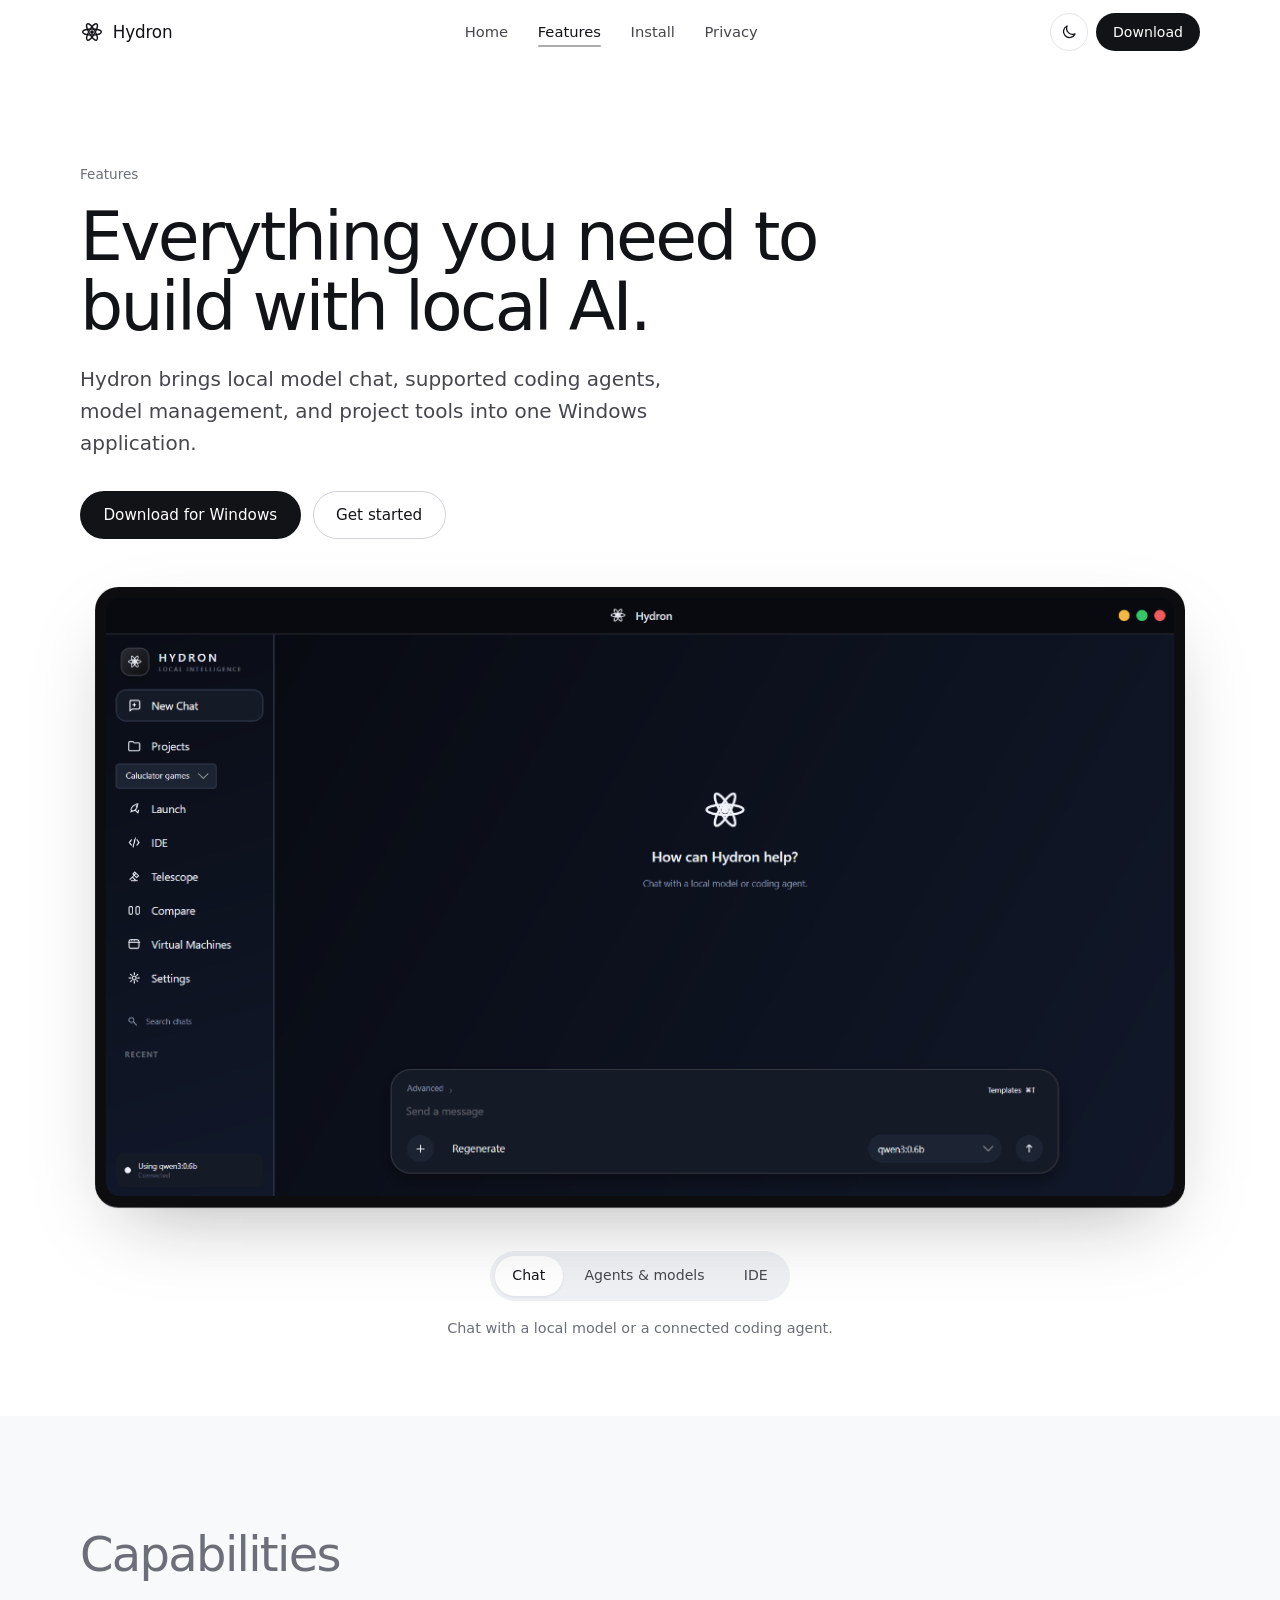
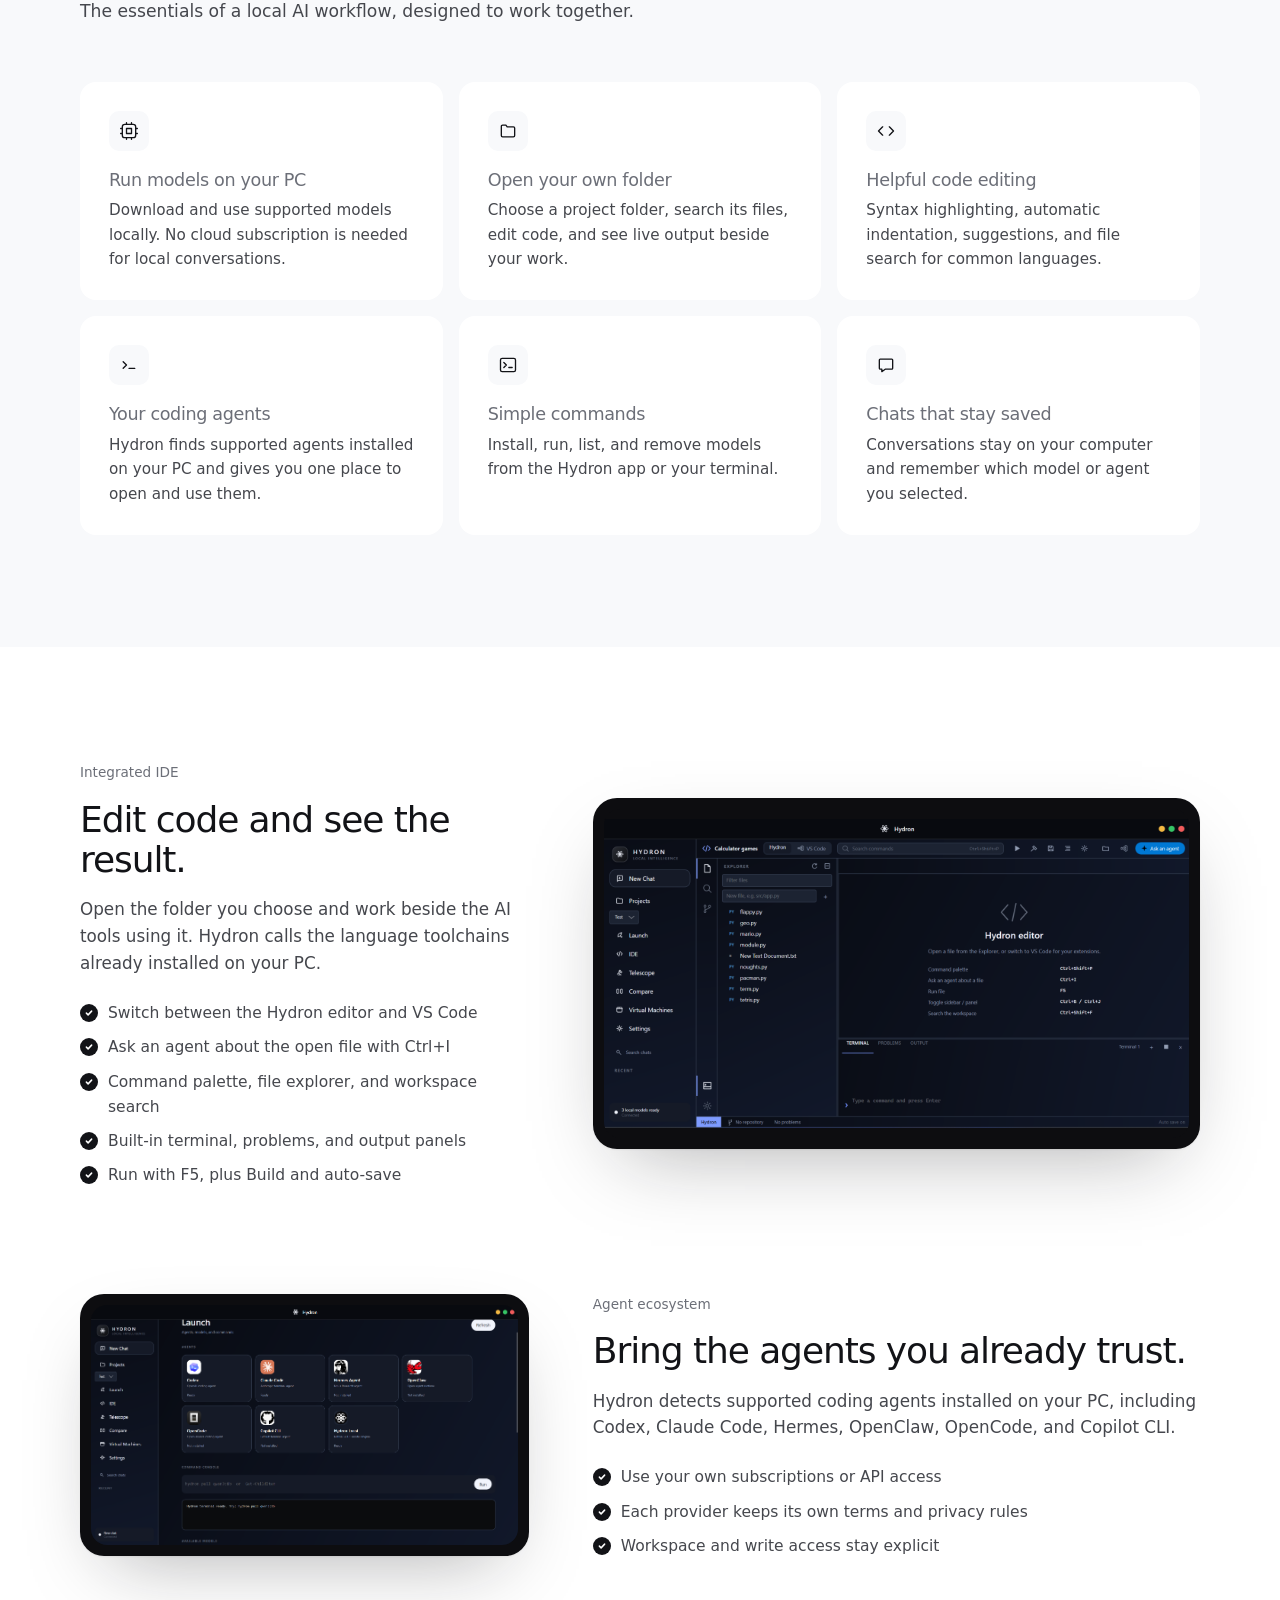
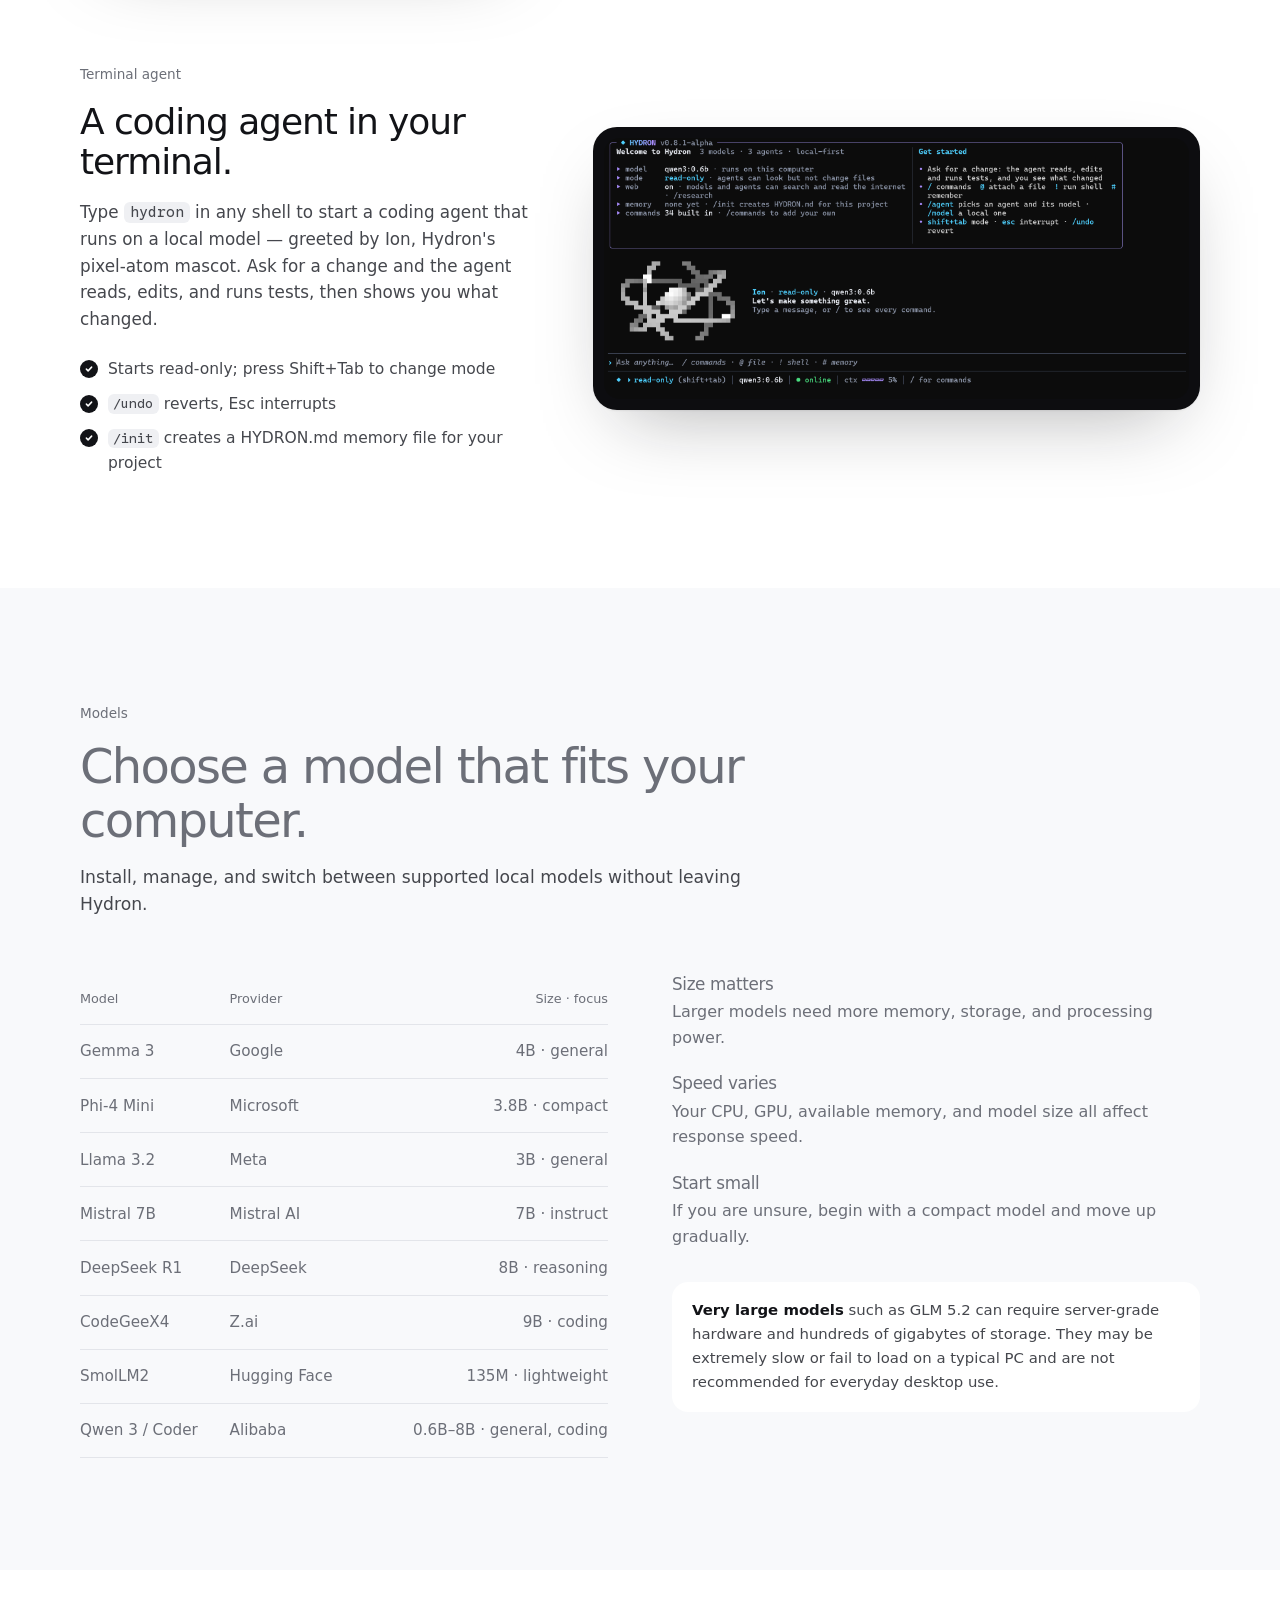
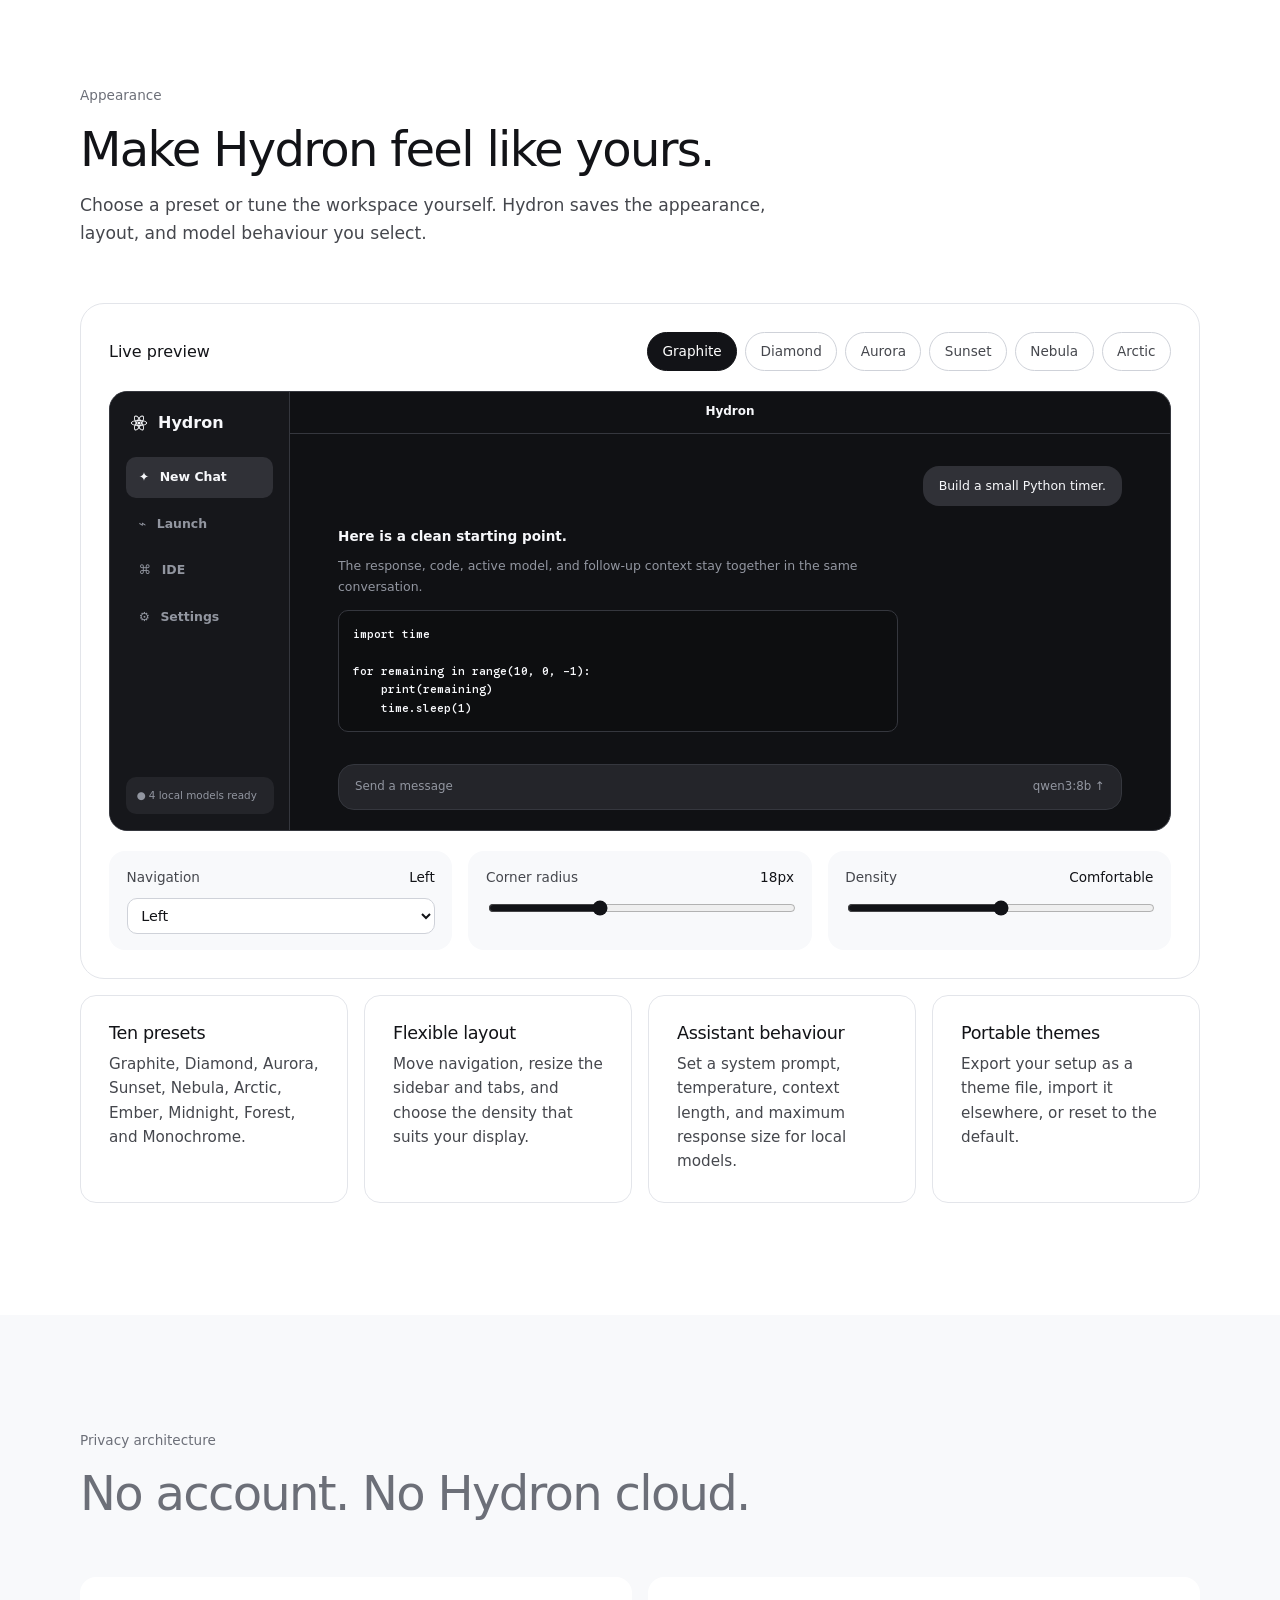
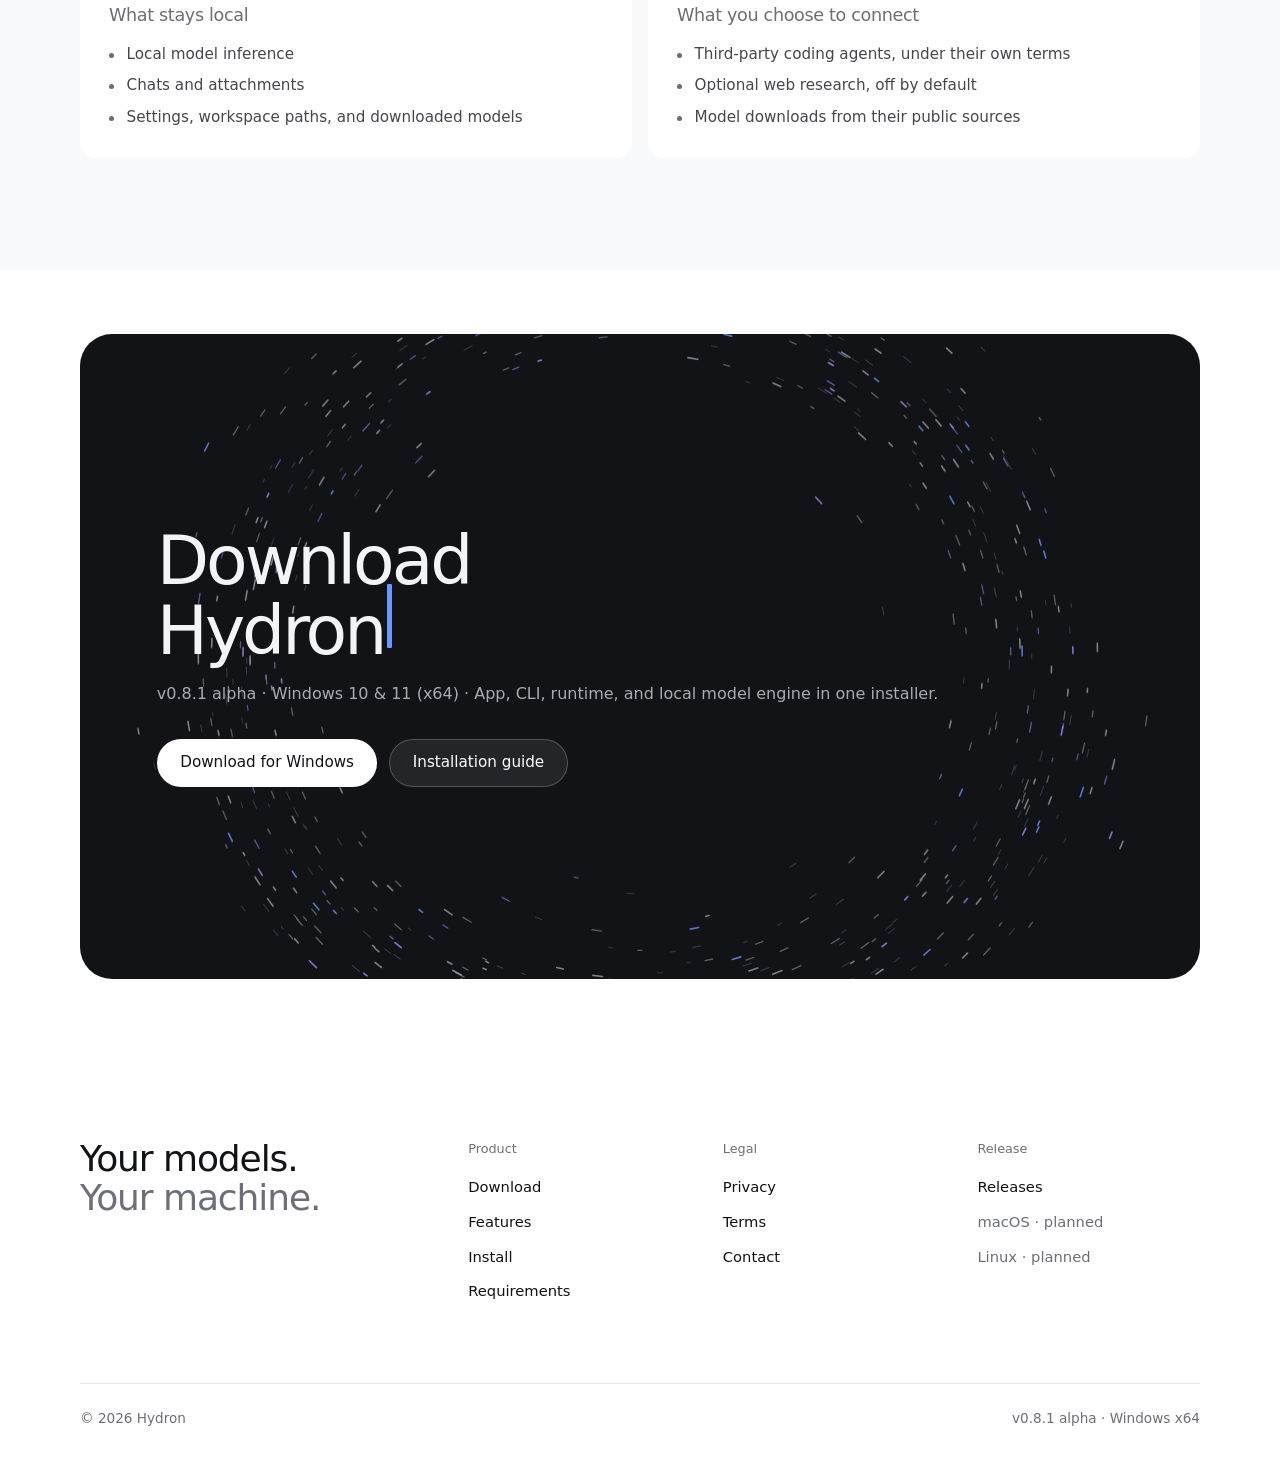
==== commit 6e70f7f4: "Make the home page easier to follow - Replace the use-case slider with a grid of fully clickable car" ====
--- a/features.html
+++ b/features.html
@@ -13,7 +13,7 @@
 <link rel="preconnect" href="https://fonts.googleapis.com">
 <link rel="preconnect" href="https://fonts.gstatic.com" crossorigin>
 <link href="https://fonts.googleapis.com/css2?family=Google+Sans+Flex:opsz,wght@8..144,400..600&family=Google+Sans+Code:wght@400;500&display=swap" rel="stylesheet">
-<link rel="stylesheet" href="assets/site.css?v=18c45513">
+<link rel="stylesheet" href="assets/site.css?v=670f555d">
 </head>
 <body>
 <a class="skip-link" href="#main">Skip to content</a>
@@ -26,7 +26,6 @@
 <li><a class="active" aria-current="page" href="features.html">Features</a></li>
 <li><a href="install.html">Install</a></li>
 <li><a href="privacy.html">Privacy</a></li>
-<li><a href="terms.html">Terms</a></li>
       </ul>
     </nav>
     <div class="nav-actions">
@@ -202,6 +201,6 @@
     <div class="footer-bottom"><span>© <span id="year">2026</span> Hydron</span><span>v0.8.1 alpha · Windows x64</span></div>
   </div>
 </footer>
-<script src="assets/site.js?v=5f843b21"></script>
+<script src="assets/site.js?v=120cb29f"></script>
 </body>
 </html>
--- a/assets/site.css
+++ b/assets/site.css
@@ -50,7 +50,7 @@
   --ink-3:#868791;
   --line:#242429;
   --line-strong:#34343b;
-  --dark:#050506;
+  --dark:#0c0c0e;
   --on-ink:#0b0b0d;
   --ink-hover:#d2d2d8;
   --line-hover:#4c4c55;
@@ -75,7 +75,7 @@
   --ink-3:#868791;
   --line:#242429;
   --line-strong:#34343b;
-  --dark:#050506;
+  --dark:#0c0c0e;
   --on-ink:#0b0b0d;
   --ink-hover:#d2d2d8;
   --line-hover:#4c4c55;
@@ -454,7 +454,12 @@
 /* Feature explorer: copy scrolls, the screenshot stays pinned and swaps */
 .explorer{ padding:clamp(3rem, 7vw, 6rem) 0; }
 .explorer-grid{ display:grid; grid-template-columns:minmax(0, 4fr) minmax(0, 7fr); gap:clamp(2rem, 6vw, 6rem); }
-.explorer-item{ min-height:62vh; display:flex; flex-direction:column; justify-content:center; opacity:.28; transition:opacity .5s var(--ease); }
+.explorer-item{ min-height:55vh; display:flex; flex-direction:column; justify-content:center; opacity:.35; cursor:pointer; transition:opacity .5s var(--ease); }
+.explorer-item:hover{ opacity:.7; }
+.step-num{ display:inline-flex; align-items:center; gap:.6rem; margin-bottom:1rem; font:500 .8rem var(--font-mono); color:var(--ink-3); }
+.step-num::after{ content:""; width:32px; height:1px; background:currentColor; transition:width .5s var(--ease); }
+.explorer-item.active .step-num{ color:var(--p2); }
+.explorer-item.active .step-num::after{ width:56px; }
 .explorer-item.active{ opacity:1; }
 .explorer-item h3{ font-size:clamp(1.5rem, 2.6vw, 2rem); letter-spacing:-.03em; margin-bottom:1rem; }
 .explorer-item p{ color:var(--ink-2); font-size:1.05rem; }
@@ -466,26 +471,25 @@
 .explorer-stage img:not(.active){ opacity:0; transform:scale(.98); }
 .explorer-cta{ text-align:center; margin-top:clamp(1rem, 4vw, 3rem); }
 
-/* Use-case slider */
-.cases-head{ display:flex; justify-content:space-between; align-items:flex-end; gap:2rem; margin-bottom:clamp(2rem, 4vw, 3rem); }
+/* Use cases: a simple grid of fully clickable cards */
+.cases-head{ max-width:40rem; margin-bottom:clamp(2rem, 4vw, 3rem); }
 .cases-head h2{ font-size:clamp(2rem, 4vw, 3rem); letter-spacing:-.035em; }
-.cases-head p{ max-width:34rem; color:var(--ink-2); margin-top:1rem; }
-.slider-controls{ display:flex; gap:.25rem; flex:0 0 auto; }
-.slider-btn{ width:44px; height:40px; border:0; border-radius:var(--r-pill); background:transparent; color:var(--ink); display:grid; place-items:center; transition:background .15s, opacity .15s; }
-.slider-btn:hover:not(:disabled){ background:var(--bg-muted); }
-.slider-btn:disabled{ opacity:.3; cursor:default; }
-.slider-btn svg{ width:20px; height:20px; }
-.slider{ display:grid; grid-auto-flow:column; grid-auto-columns:min(460px, 82%); gap:1.25rem; overflow-x:auto; scroll-snap-type:x mandatory; scroll-behavior:smooth; scrollbar-width:none; padding-bottom:.5rem; margin-right:calc((100vw - 100%) / -2); padding-right:clamp(1rem, 4vw, 2.5rem); }
-.slider::-webkit-scrollbar{ display:none; }
-.case{ scroll-snap-align:start; }
-.case-media{ aspect-ratio:4/3; border-radius:var(--r-lg); overflow:hidden; background:var(--dark); margin-bottom:1.25rem; }
-.case-media img{ width:100%; height:100%; object-fit:cover; object-position:left top; transition:transform .8s var(--ease); }
-.case:hover .case-media img{ transform:scale(1.04); }
-.case h3{ font-size:1.35rem; letter-spacing:-.02em; margin-bottom:.5rem; }
-.case p{ color:var(--ink-2); margin-bottom:1rem; }
+.cases-head p{ color:var(--ink-2); margin-top:1rem; font-size:1.05rem; }
+.cases{ display:grid; grid-template-columns:repeat(4, minmax(0, 1fr)); gap:1rem; }
+.case{ display:flex; flex-direction:column; padding:.75rem .75rem 1.5rem; border:1px solid var(--line); border-radius:var(--r-lg); background:var(--surface); transition:opacity .7s var(--ease), transform .35s var(--ease), border-color .25s, box-shadow .35s var(--ease); }
+.case.fade:not(.in){ transform:translateY(12px); }
+.case:hover{ transform:translateY(-4px); border-color:var(--line-strong); box-shadow:0 18px 40px -24px var(--shadow); }
+.case:focus-visible{ outline-offset:4px; }
+.case-media{ aspect-ratio:16/10; border-radius:calc(var(--r-lg) - 8px); overflow:hidden; background:var(--dark); margin-bottom:1.25rem; }
+.case-media img{ width:100%; height:100%; object-fit:contain; transition:transform .8s var(--ease); }
+.case:hover .case-media img{ transform:scale(1.03); }
+.case h3{ font-size:1.15rem; letter-spacing:-.02em; margin:0 .5rem .5rem; }
+.case p{ color:var(--ink-2); font-size:.95rem; margin:0 .5rem 1.25rem; flex:1; }
+.case .arrow-link{ margin:0 .5rem; }
+@media (max-width:1180px){ .cases{ grid-template-columns:repeat(2, minmax(0, 1fr)); } }
 .arrow-link{ display:inline-flex; align-items:center; gap:.4rem; font-weight:500; font-size:.95rem; }
 .arrow-link::after{ content:"→"; transition:transform .25s var(--ease); }
-.arrow-link:hover::after{ transform:translateX(4px); }
+.arrow-link:hover::after,.case:hover .arrow-link::after{ transform:translateX(4px); }
 
 /* Product cards with a dot field that gathers on hover */
 .try-grid{ display:grid; grid-template-columns:repeat(2, minmax(0, 1fr)); gap:1rem; }
@@ -514,14 +518,15 @@
 @media (max-width:960px){
   .explorer-grid{ grid-template-columns:1fr; }
   .explorer-stage{ display:none; }
-  .explorer-item{ min-height:0; opacity:1; padding:1.5rem 0; }
+  .explorer-item{ min-height:0; opacity:1; padding:1.5rem 0; cursor:auto; }
   .explorer-item .frame{ display:block; }
   .try-grid{ grid-template-columns:1fr; }
-  .cases-head{ flex-direction:column; align-items:flex-start; }
+  .cases{ grid-template-columns:repeat(2, minmax(0, 1fr)); }
 }
 @media (max-width:640px){
   .hero{ min-height:auto; }
   .try-card{ min-height:0; }
+  .cases{ grid-template-columns:1fr; }
   .download-panel{ padding:5rem 1.5rem; }
 }
 
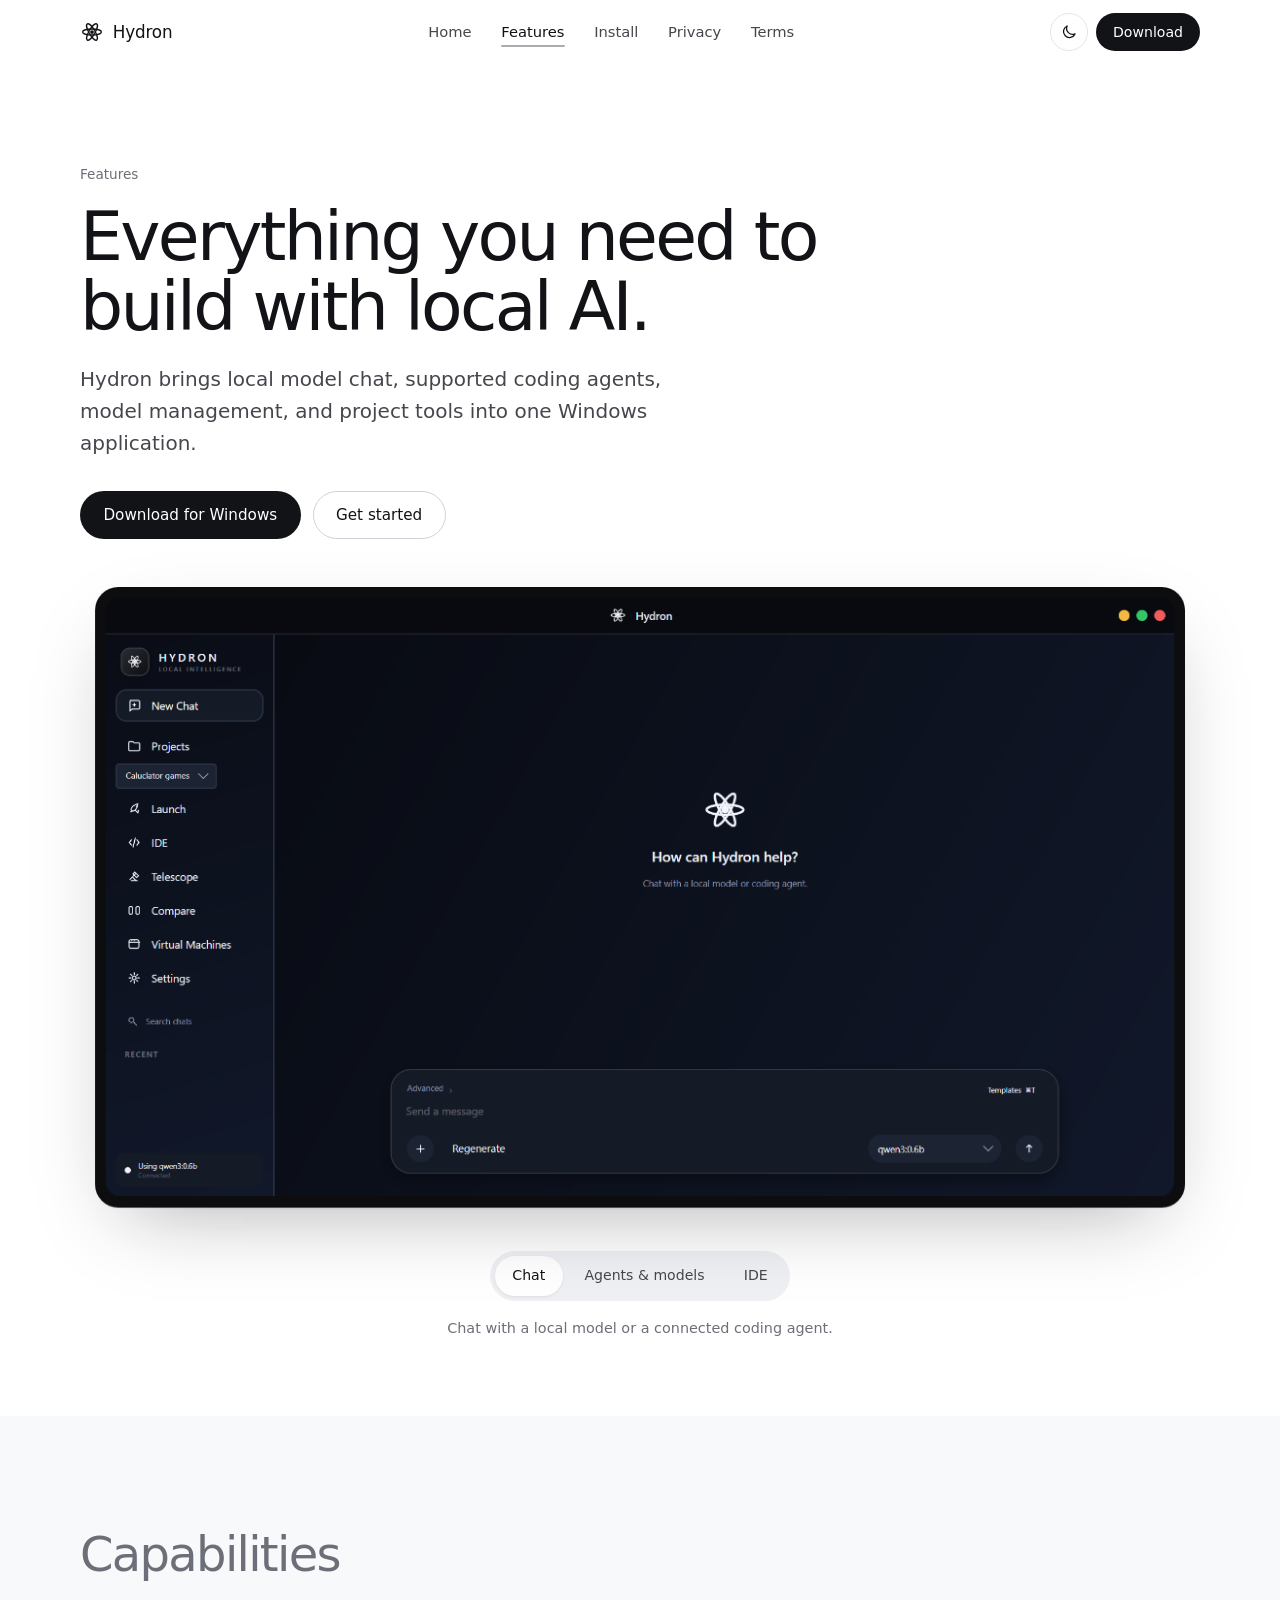
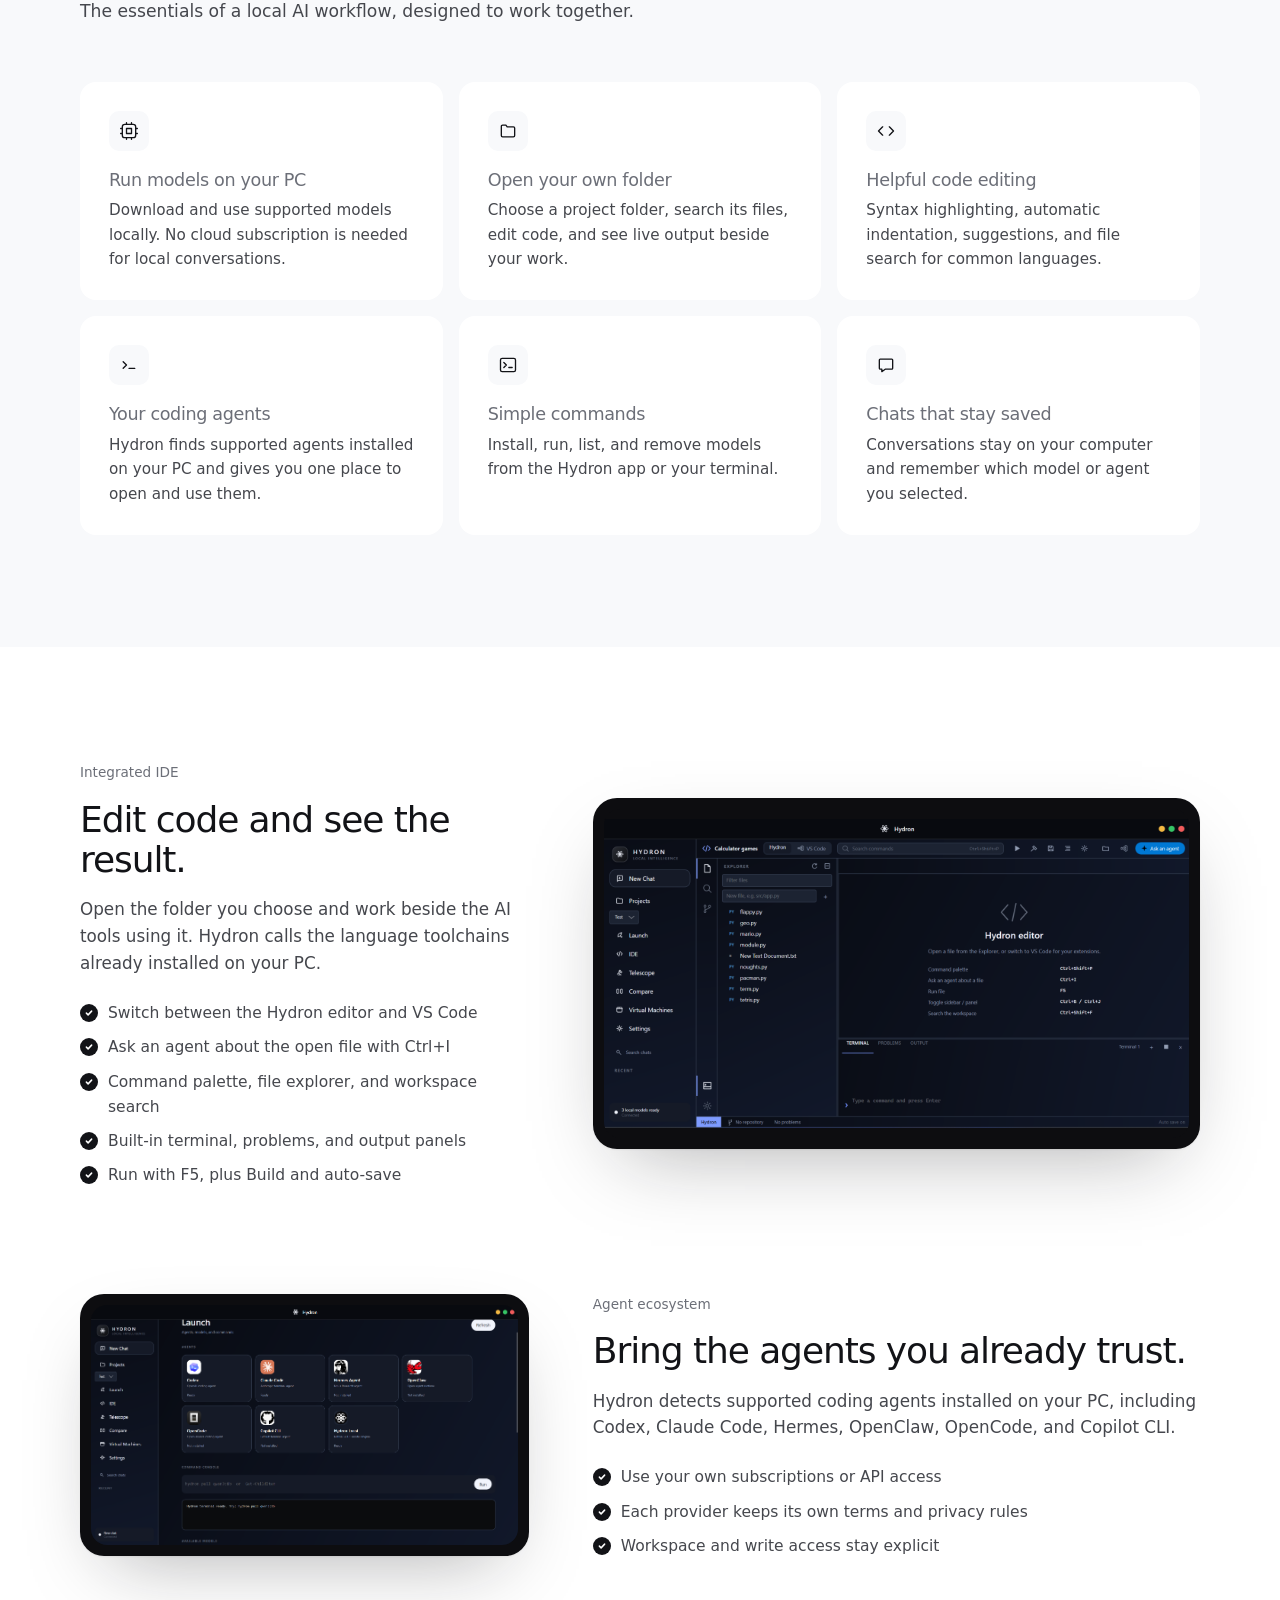
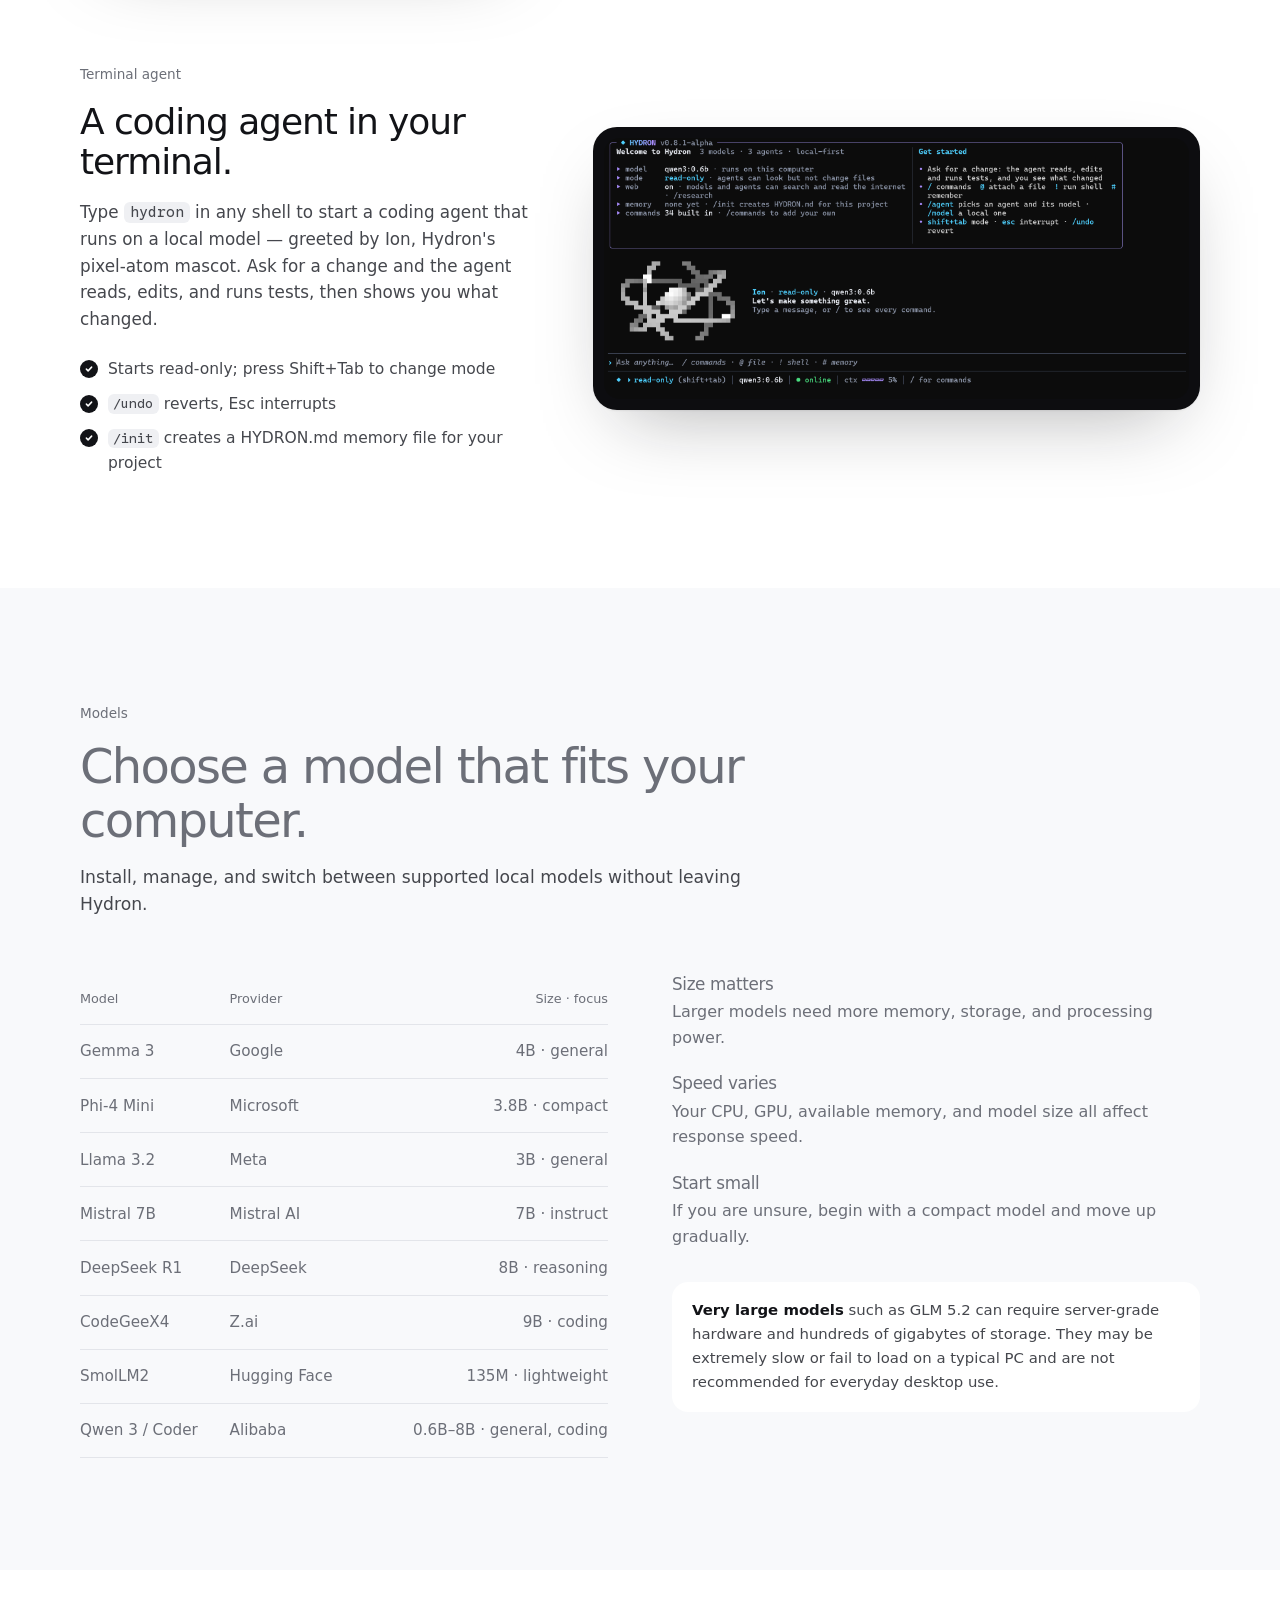
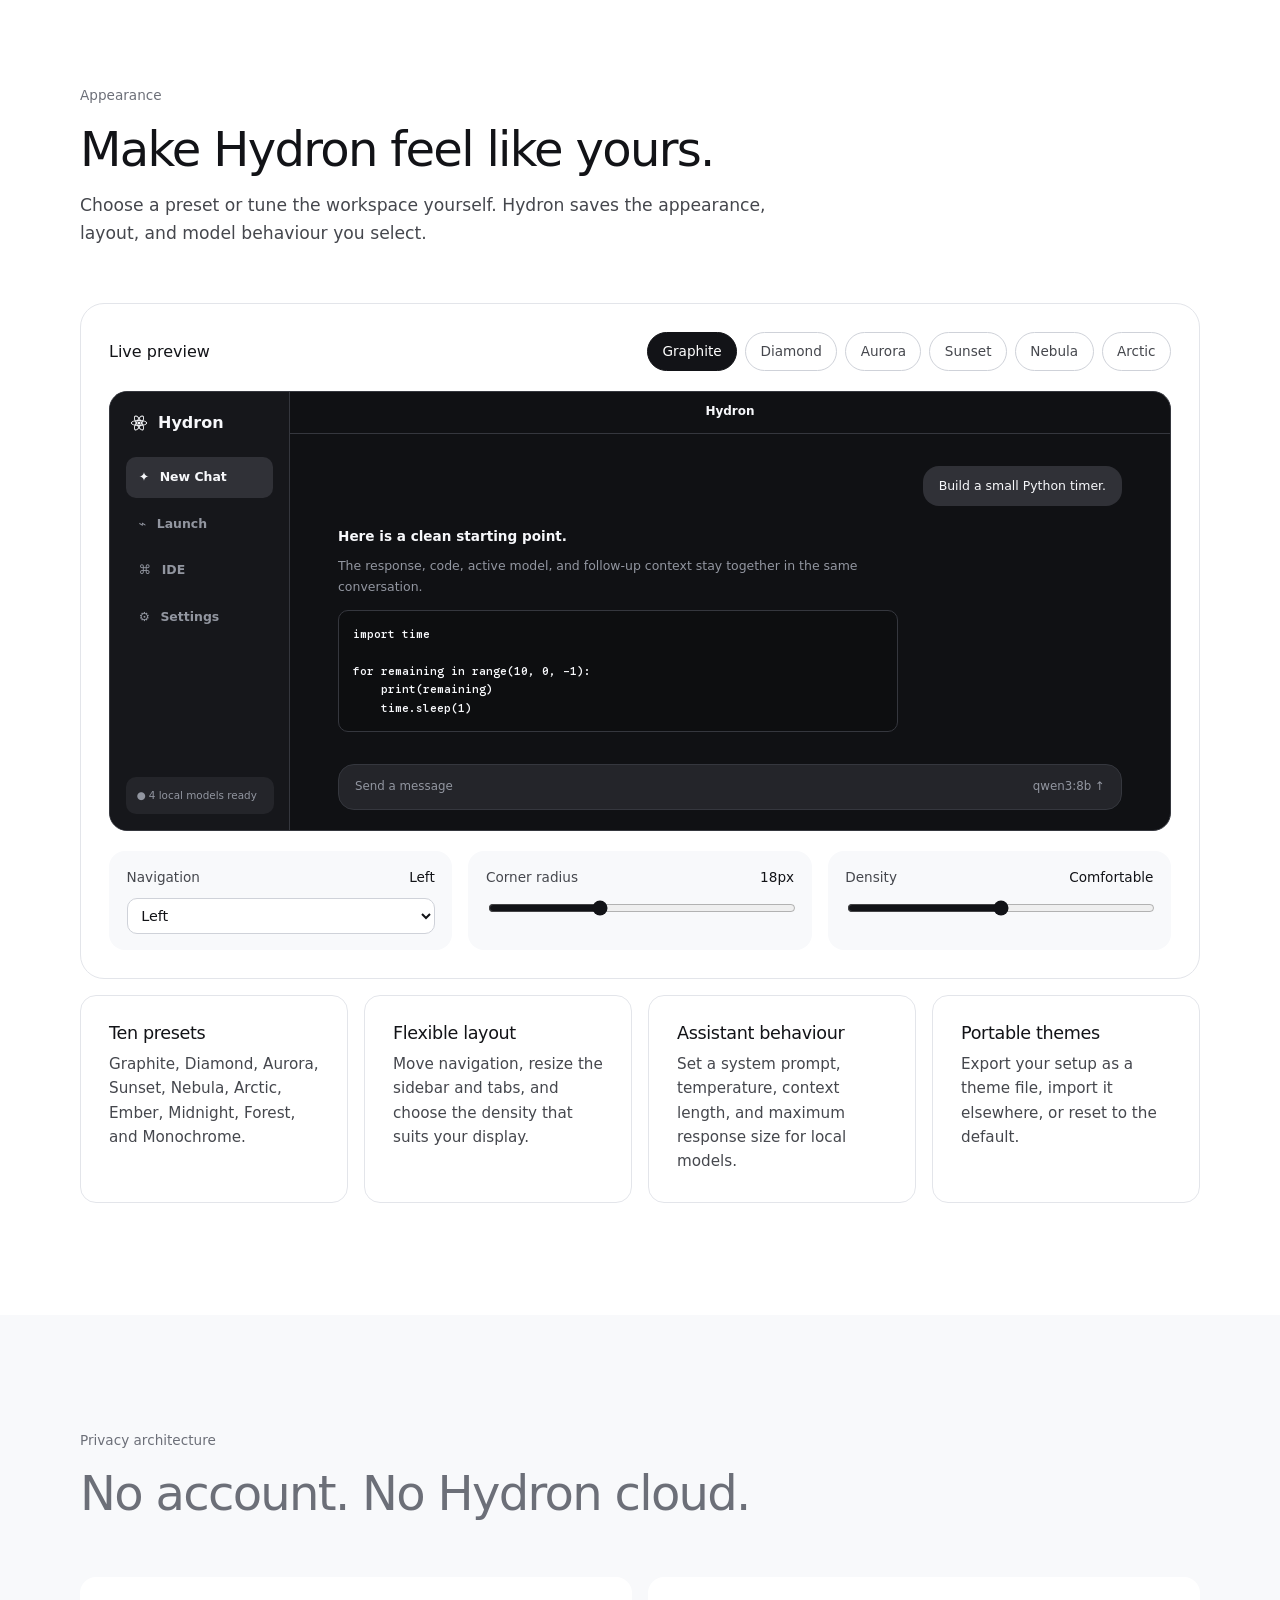
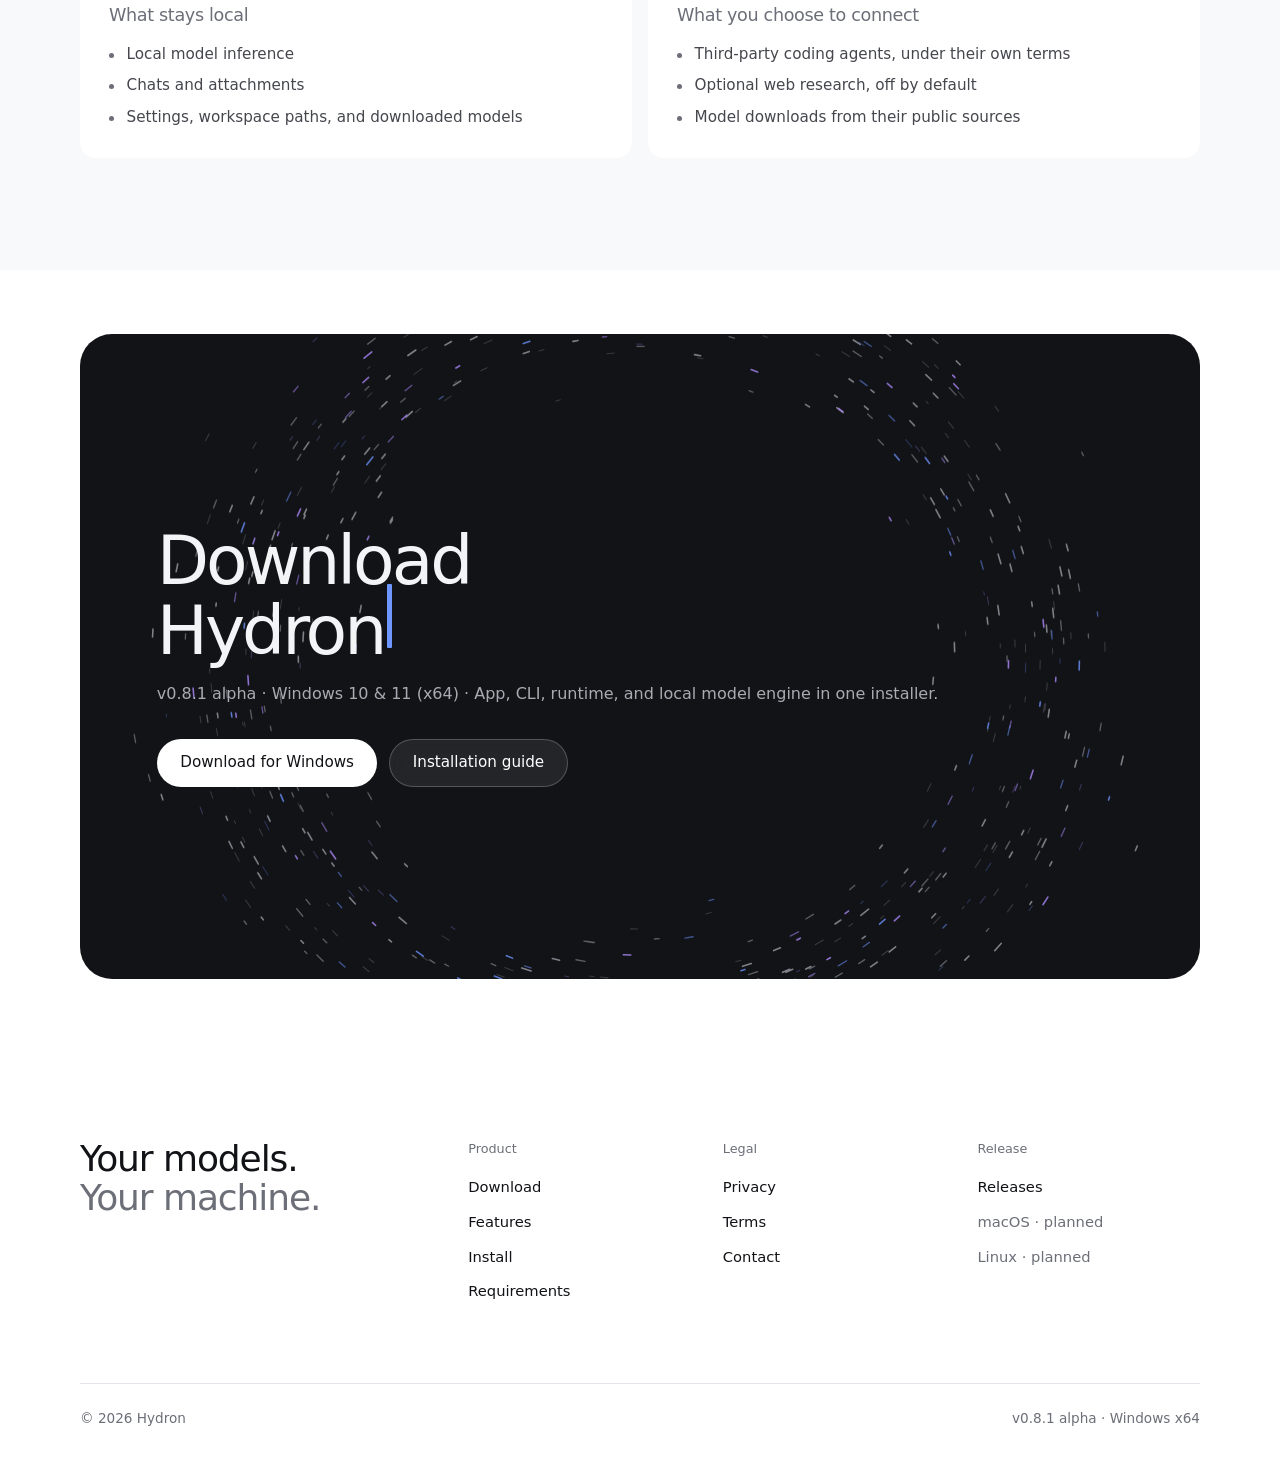
==== commit 9f425e20: "Add Terms back to the header navigation Co-Authored-By: Claude Opus 5.5 <noreply@anthropic.com> Clau" ====
--- a/features.html
+++ b/features.html
@@ -26,6 +26,7 @@
 <li><a class="active" aria-current="page" href="features.html">Features</a></li>
 <li><a href="install.html">Install</a></li>
 <li><a href="privacy.html">Privacy</a></li>
+<li><a href="terms.html">Terms</a></li>
       </ul>
     </nav>
     <div class="nav-actions">
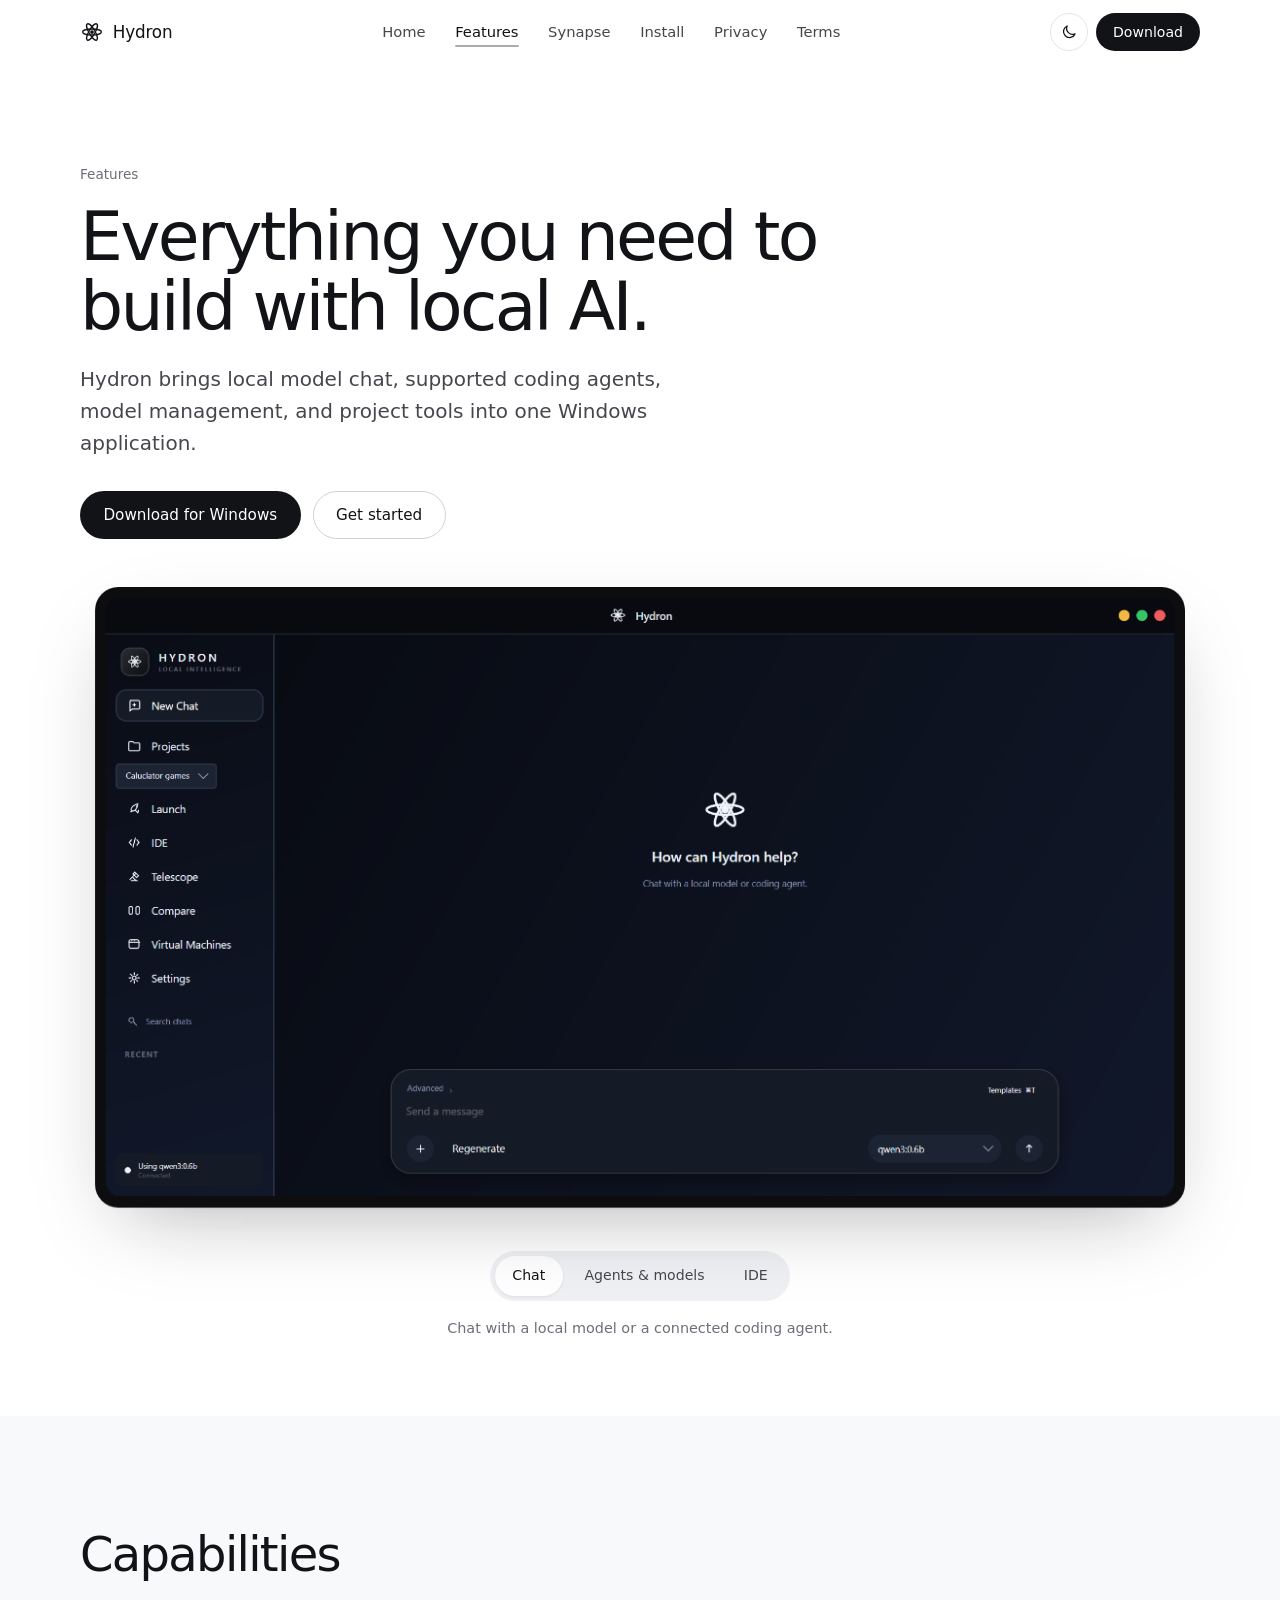
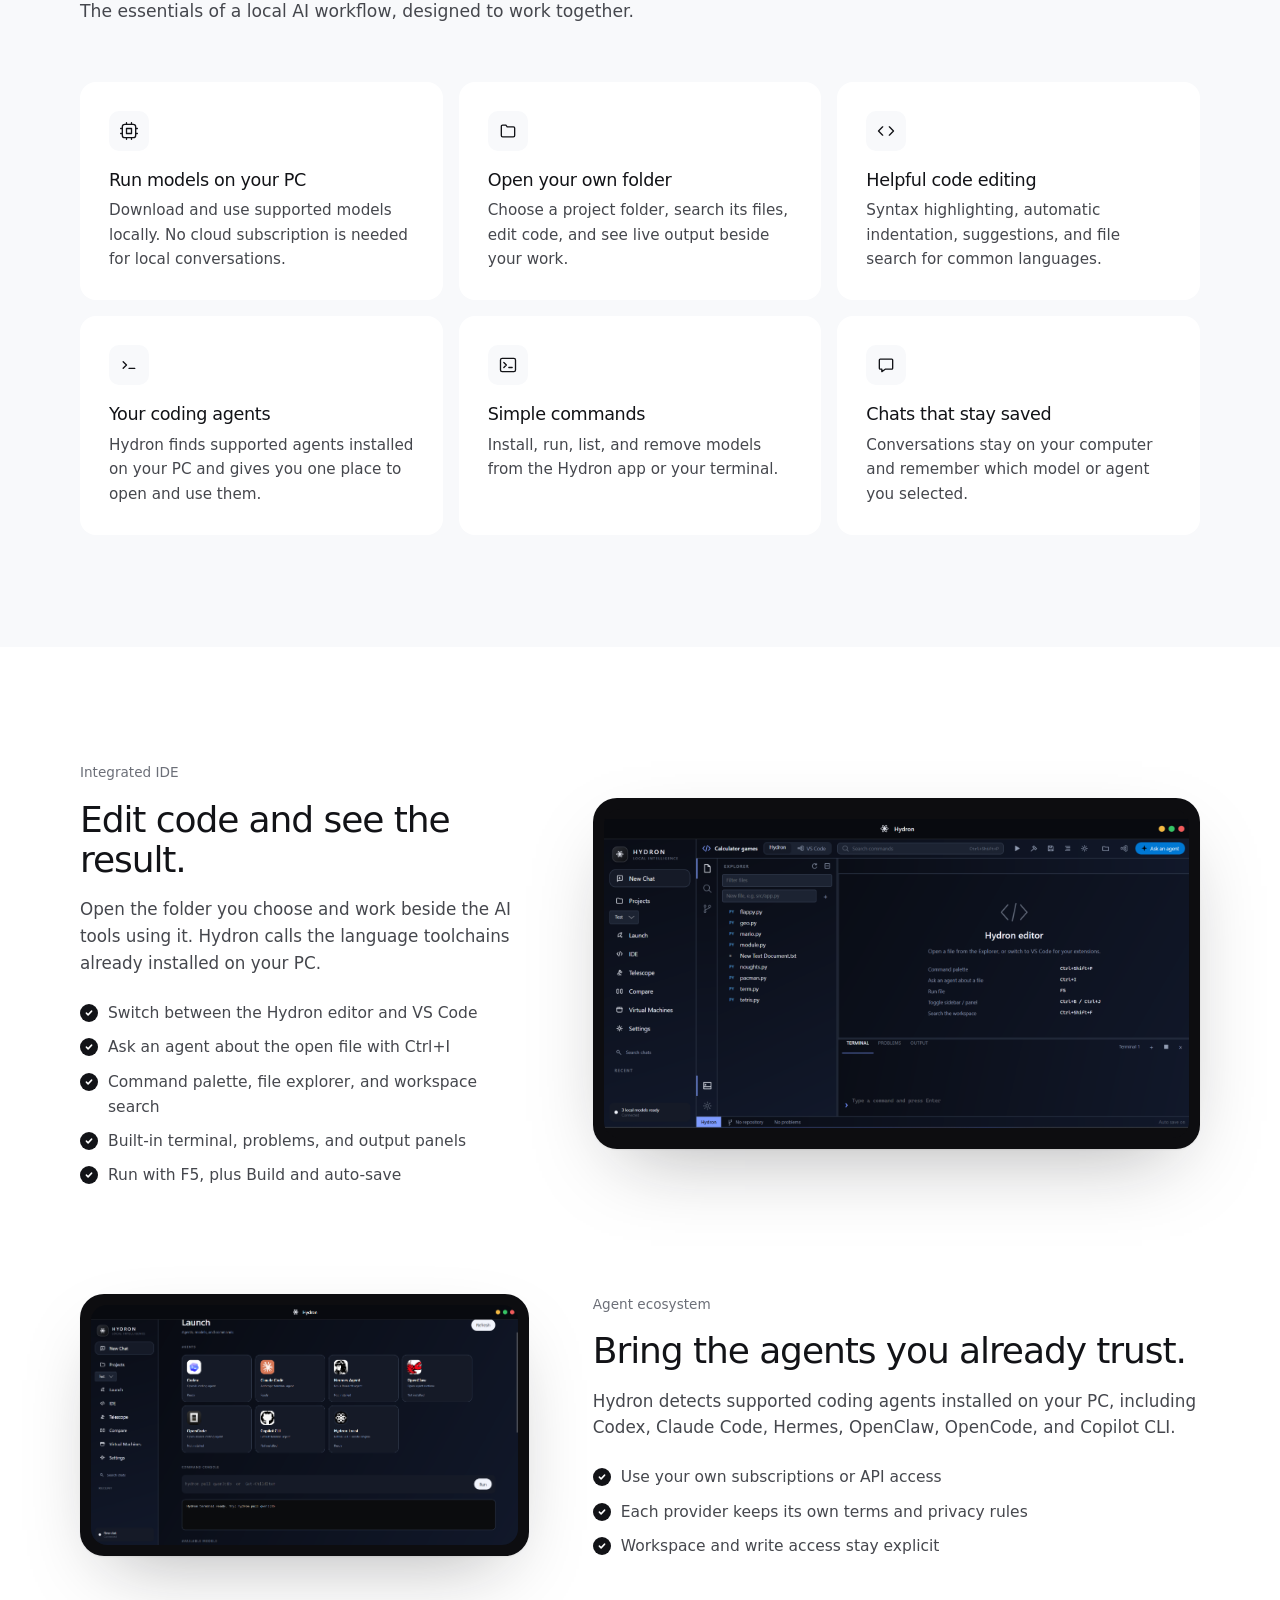
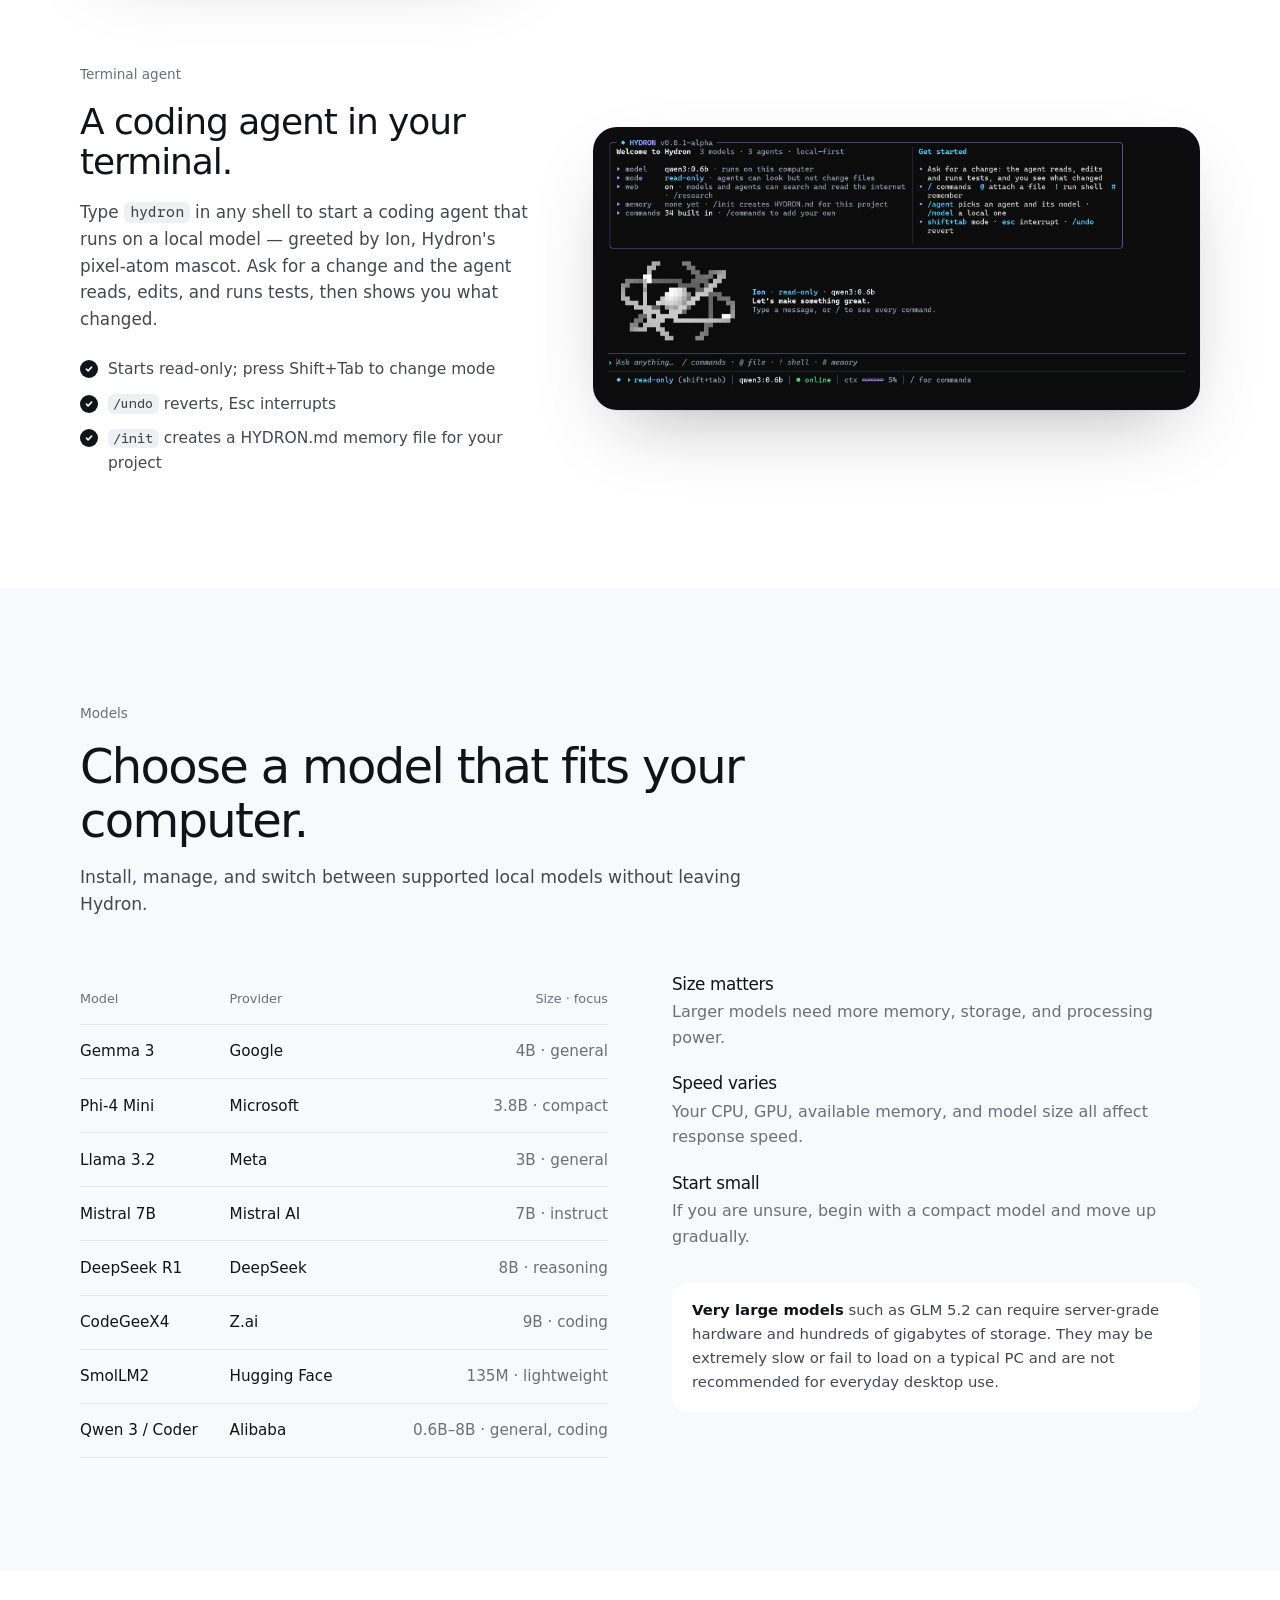
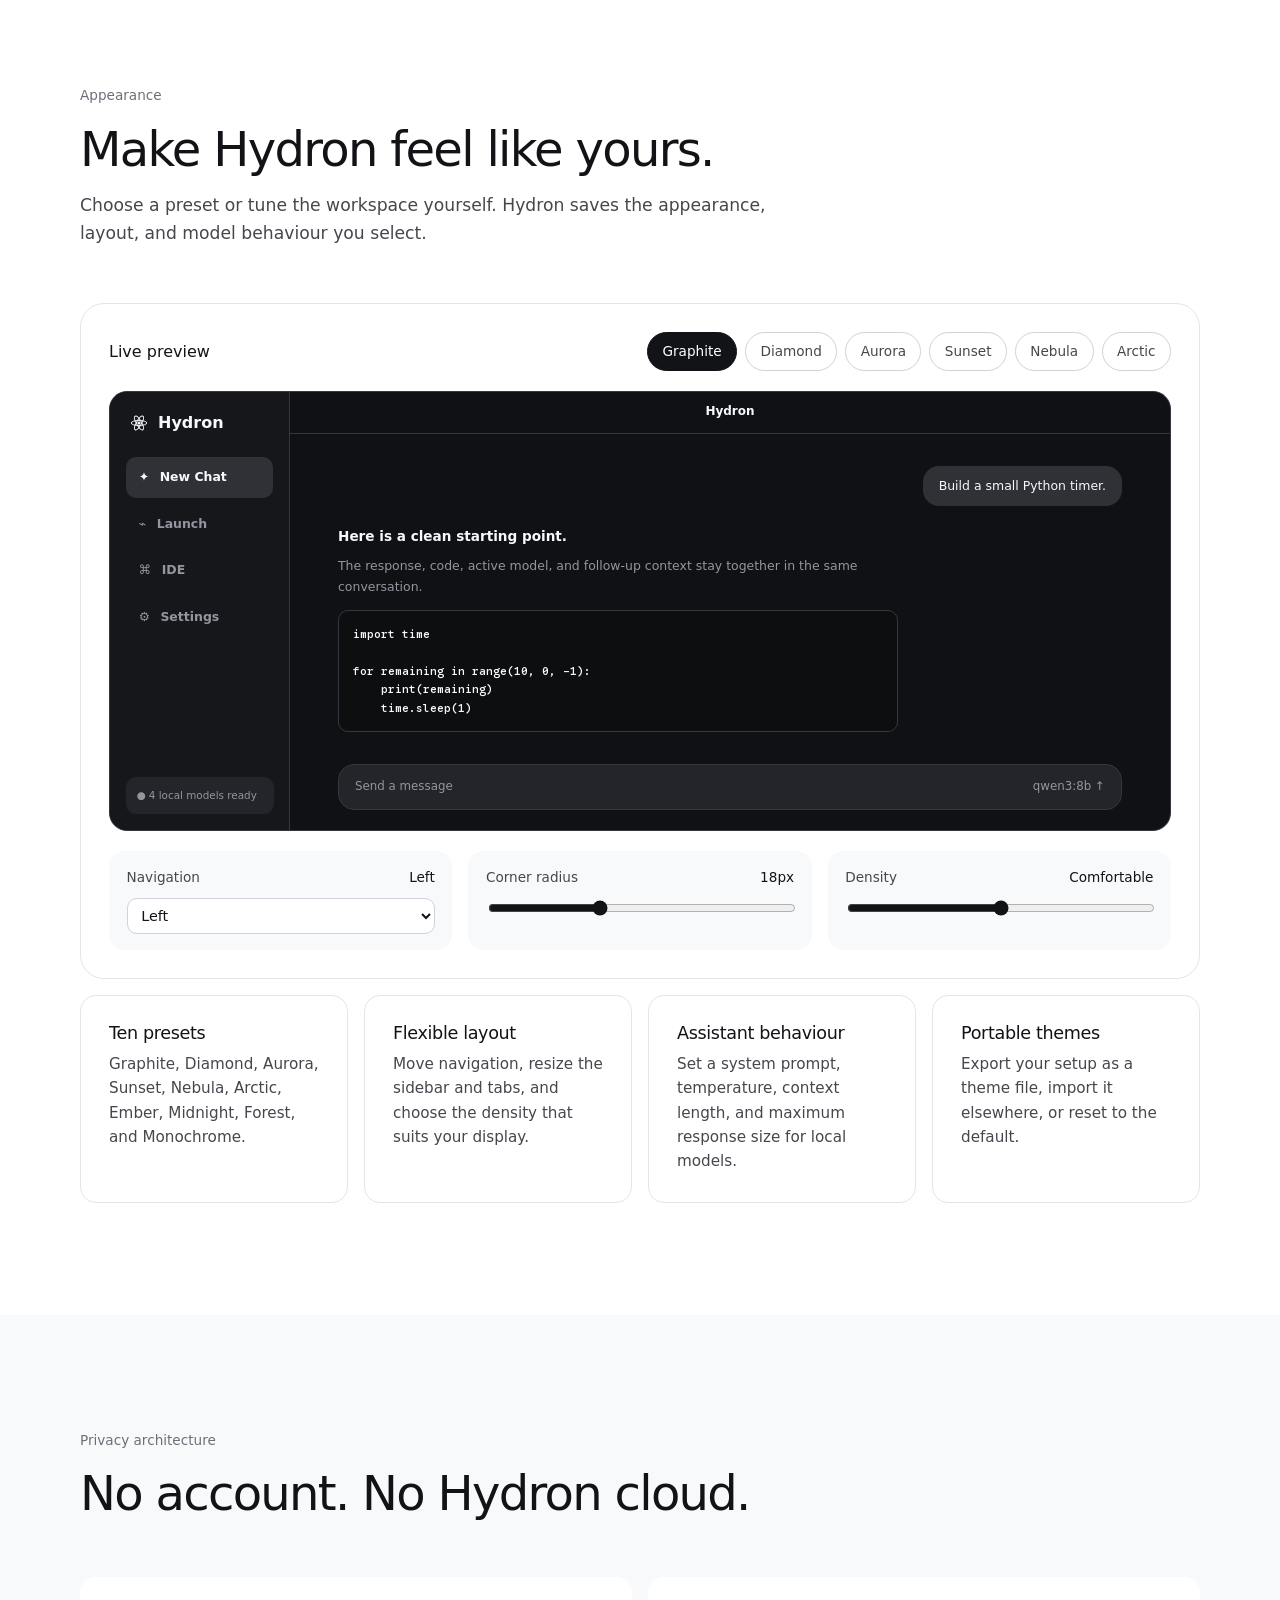
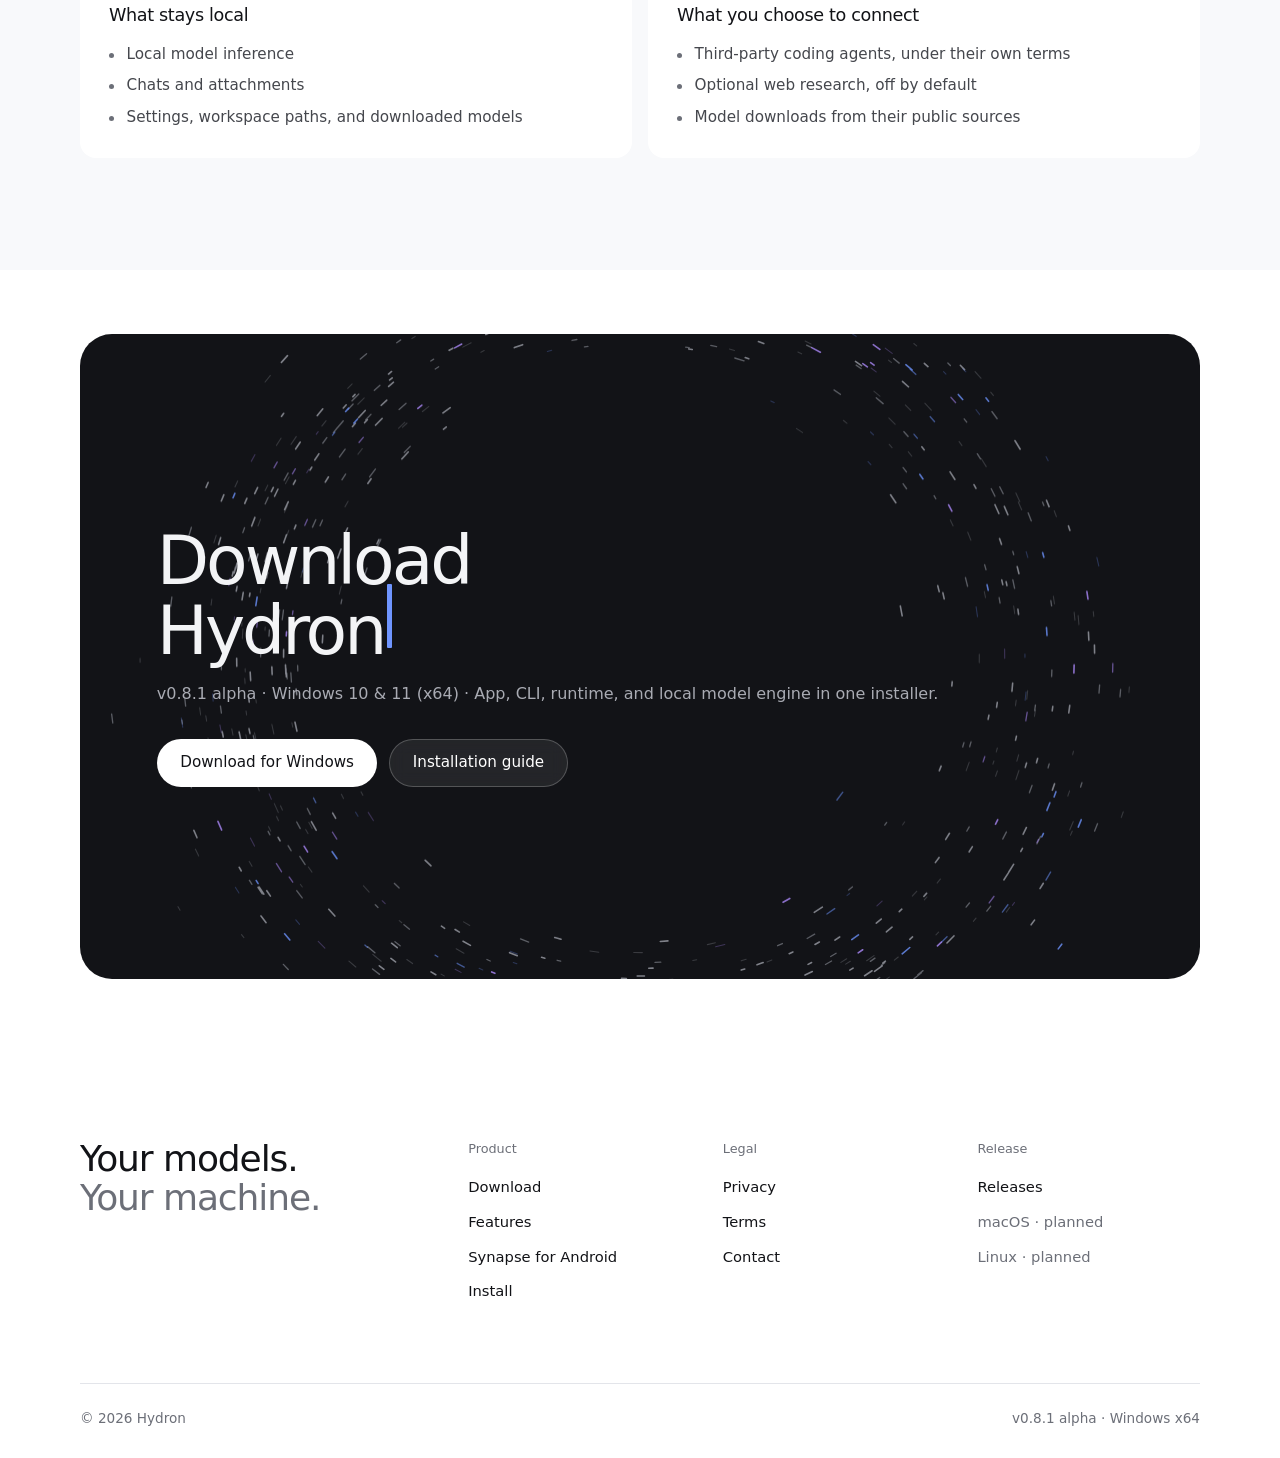
==== commit 373b7af6: "Add a Hydron Synapse page with the Android APK download - New synapse.html: typed hero with real pho" ====
--- a/features.html
+++ b/features.html
@@ -13,7 +13,7 @@
 <link rel="preconnect" href="https://fonts.googleapis.com">
 <link rel="preconnect" href="https://fonts.gstatic.com" crossorigin>
 <link href="https://fonts.googleapis.com/css2?family=Google+Sans+Flex:opsz,wght@8..144,400..600&family=Google+Sans+Code:wght@400;500&display=swap" rel="stylesheet">
-<link rel="stylesheet" href="assets/site.css?v=670f555d">
+<link rel="stylesheet" href="assets/site.css?v=d1a6afdd">
 </head>
 <body>
 <a class="skip-link" href="#main">Skip to content</a>
@@ -24,6 +24,7 @@
       <ul class="nav-links" id="nav-links">
 <li><a href="index.html">Home</a></li>
 <li><a class="active" aria-current="page" href="features.html">Features</a></li>
+<li><a href="synapse.html">Synapse</a></li>
 <li><a href="install.html">Install</a></li>
 <li><a href="privacy.html">Privacy</a></li>
 <li><a href="terms.html">Terms</a></li>
@@ -195,13 +196,13 @@
   <div class="container">
     <div class="footer-top">
       <p class="footer-title">Your models.<br><span class="soft">Your machine.</span></p>
-      <nav class="footer-col" aria-label="Product"><h5>Product</h5><ul><li><a href="downloads/Hydron-Setup.exe">Download</a></li><li><a href="features.html">Features</a></li><li><a href="install.html">Install</a></li><li><a href="install.html#requirements">Requirements</a></li></ul></nav>
+      <nav class="footer-col" aria-label="Product"><h5>Product</h5><ul><li><a href="downloads/Hydron-Setup.exe">Download</a></li><li><a href="features.html">Features</a></li><li><a href="synapse.html">Synapse for Android</a></li><li><a href="install.html">Install</a></li></ul></nav>
       <nav class="footer-col" aria-label="Legal"><h5>Legal</h5><ul><li><a href="privacy.html">Privacy</a></li><li><a href="terms.html">Terms</a></li><li><a href="terms.html#contact">Contact</a></li></ul></nav>
       <nav class="footer-col" aria-label="Release"><h5>Release</h5><ul><li><a href="https://github.com/hydronai/hydron/releases">Releases</a></li><li><span>macOS · planned</span></li><li><span>Linux · planned</span></li></ul></nav>
     </div>
     <div class="footer-bottom"><span>© <span id="year">2026</span> Hydron</span><span>v0.8.1 alpha · Windows x64</span></div>
   </div>
 </footer>
-<script src="assets/site.js?v=120cb29f"></script>
+<script src="assets/site.js?v=9f985bcd"></script>
 </body>
 </html>
--- a/assets/site.css
+++ b/assets/site.css
@@ -421,7 +421,7 @@
 
 /* ================= Antigravity-inspired components ================= */
 .visually-hidden{ position:absolute !important; width:1px; height:1px; overflow:hidden; clip:rect(0 0 0 0); white-space:nowrap; }
-.soft{ color:var(--ink-3); }
+span.soft{ color:var(--ink-3); }
 
 /* Typed text: characters appear one by one behind a blinking caret */
 .js [data-typed]:not(.armed){ visibility:hidden; animation:typed-failsafe 0s 2.5s forwards; }
@@ -530,6 +530,104 @@
   .download-panel{ padding:5rem 1.5rem; }
 }
 
+
+/* ================= Synapse (phone app) page ================= */
+.syn-hero{ padding:clamp(3rem, 8vw, 6rem) 0 clamp(3rem, 6vw, 5rem); overflow:hidden; }
+.syn-hero-grid{ display:grid; grid-template-columns:minmax(0, 1.05fr) minmax(0, .95fr); gap:clamp(2rem, 5vw, 4rem); align-items:center; }
+.syn-hero h1{ font-size:clamp(2.6rem, 6vw, 5rem); letter-spacing:-.05em; line-height:1.02; }
+.syn-hero .lead{ margin:1.5rem 0 2rem; max-width:34rem; }
+.syn-meta{ margin-top:1rem; font-size:.88rem; color:var(--ink-3); }
+.pill-tag{ display:inline-flex; align-items:center; gap:.5rem; padding:.35rem .8rem; border-radius:var(--r-pill); background:var(--bg-muted); color:var(--ink-2); font-size:.85rem; margin-bottom:1.25rem; }
+.pill-tag::before{ content:""; width:7px; height:7px; border-radius:50%; background:#34c759; box-shadow:0 0 0 3px rgba(52,199,89,.18); }
+
+.phones{ position:relative; display:flex; justify-content:center; align-items:flex-end; gap:clamp(.75rem, 2vw, 1.5rem); min-height:clamp(420px, 48vw, 600px); }
+.phone{ width:clamp(170px, 19vw, 250px); aspect-ratio:923/2000; border-radius:clamp(26px, 3vw, 38px); padding:clamp(5px, .6vw, 8px); background:#17181c; box-shadow:0 0 0 1px rgba(255,255,255,.06) inset, 0 40px 80px -30px var(--shadow); flex:0 0 auto; }
+.phone img{ width:100%; height:100%; object-fit:cover; border-radius:calc(clamp(26px, 3vw, 38px) - 7px); }
+.phones .phone:first-child{ transform:translateY(-8%) rotate(-4deg); }
+.phones .phone:last-child{ transform:rotate(3deg); }
+
+.stages{ display:grid; grid-template-columns:repeat(3, minmax(0, 1fr)); gap:1rem; counter-reset:stage; }
+.stage{ position:relative; padding:clamp(1.5rem, 3vw, 2rem); border-radius:var(--r-lg); background:var(--surface); border:1px solid var(--line); }
+.section.soft .stage{ border-color:transparent; }
+.stage::before{ counter-increment:stage; content:"0" counter(stage); display:block; font:500 .85rem var(--font-mono); color:var(--p2); margin-bottom:1.25rem; }
+.stage h3{ font-size:1.3rem; letter-spacing:-.02em; margin-bottom:.35rem; }
+.stage .when{ font-size:.85rem; color:var(--ink-3); margin-bottom:1rem; }
+.stage p{ color:var(--ink-2); }
+.code-demo{ display:flex; gap:.3rem; margin-top:1.25rem; font:500 .95rem var(--font-mono); flex-wrap:wrap; }
+.code-demo span{ padding:.35rem .5rem; border-radius:8px; background:var(--bg-muted); letter-spacing:.08em; }
+.facts{ display:grid; gap:.4rem; margin-top:1.25rem; font-size:.9rem; color:var(--ink-2); }
+.facts li{ position:relative; padding-left:1.1rem; }
+.facts li::before{ content:""; position:absolute; left:0; top:.65em; width:5px; height:5px; border-radius:50%; background:var(--ink-3); }
+
+/* Route diagram: Wi-Fi vs Bluetooth */
+.routes{ display:grid; grid-template-columns:minmax(0, 1fr) minmax(0, 1.1fr); gap:clamp(2rem, 5vw, 4rem); align-items:center; }
+.route-toggle{ display:inline-flex; padding:.3rem; gap:.25rem; background:var(--bg-muted); border-radius:var(--r-pill); margin:1.5rem 0 1rem; flex-wrap:wrap; }
+.route-toggle button{ border:0; background:transparent; color:var(--ink-2); padding:.55rem 1rem; border-radius:var(--r-pill); font-size:.88rem; font-weight:500; }
+.route-toggle button.active{ background:var(--surface); color:var(--ink); box-shadow:0 1px 3px rgba(0,0,0,.1); }
+.route-status{ min-height:3em; color:var(--ink-2); font-size:.95rem; }
+.diagram{ padding:clamp(1.25rem, 3vw, 2rem); border-radius:var(--r-lg); background:var(--bg-soft); border:1px solid var(--line); }
+.diagram svg{ width:100%; height:auto; overflow:visible; }
+.diagram .node rect{ fill:var(--surface); stroke:var(--line-strong); }
+.diagram .node text,.diagram .lbl{ fill:var(--ink); font:500 13px var(--font-body); }
+.diagram .sub{ fill:var(--ink-3); font:400 11px var(--font-body); }
+.diagram .glyph{ fill:none; stroke:var(--ink); stroke-width:1.6; stroke-linecap:round; stroke-linejoin:round; }
+.diagram .link{ fill:none; stroke-width:2.5; stroke-linecap:round; stroke-dasharray:2 9; transition:stroke .4s, opacity .4s; animation:flow 1s linear infinite; }
+.diagram .link.wifi{ stroke:var(--p2); }
+.diagram .link.bt{ stroke:var(--p3); opacity:.35; animation-play-state:paused; }
+.diagram .block{ opacity:0; transition:opacity .3s; }
+.diagram .block line{ stroke:#e5484d; stroke-width:3; stroke-linecap:round; }
+.diagram.blocked .link.wifi{ stroke:var(--line-strong); animation-play-state:paused; }
+.diagram.blocked .link.bt{ opacity:1; animation-play-state:running; }
+.diagram.blocked .block{ opacity:1; }
+.diagram .lock{ fill:var(--surface); stroke:var(--line-strong); }
+@keyframes flow{ to{ stroke-dashoffset:-22; } }
+
+/* Settings preview: a phone chat restyled live */
+.prefs{ display:grid; grid-template-columns:minmax(0, 1fr) auto; gap:clamp(2rem, 6vw, 5rem); align-items:center; }
+.pref-controls{ display:grid; gap:1.5rem; margin-top:1.75rem; max-width:28rem; }
+.pref-controls label,.pref-label{ display:flex; justify-content:space-between; font-size:.9rem; color:var(--ink-2); margin-bottom:.6rem; }
+.pref-controls output{ color:var(--ink); font-weight:500; }
+.pref-controls input[type=range]{ width:100%; accent-color:var(--ink); }
+.pref-select{ width:100%; padding:.6rem .75rem; border:1px solid var(--line-strong); border-radius:var(--r-sm); background:var(--surface); color:var(--ink); font:inherit; }
+.swatches{ display:flex; gap:.6rem; flex-wrap:wrap; }
+.swatch{ width:34px; height:34px; border-radius:50%; border:2px solid var(--surface); box-shadow:0 0 0 1px var(--line-strong); background:var(--c); transition:transform .2s var(--ease), box-shadow .2s; }
+.swatch:hover{ transform:scale(1.08); }
+.swatch.active{ box-shadow:0 0 0 2px var(--ink); }
+.mini-phone{ --accent:#dbe9f6; --radius:22px; --fs:15px; --bg:#0a121c; --panel:#111b27; --fg:#eef2f6; --edge:#1f2c3b; width:clamp(240px, 26vw, 300px); aspect-ratio:9/17; border-radius:36px; padding:8px; background:#17181c; box-shadow:0 40px 80px -30px var(--shadow); }
+.mini-phone.light{ --bg:#f4f6f9; --panel:#ffffff; --fg:#10151c; --edge:#dde3ea; }
+.mini-screen{ height:100%; border-radius:29px; background:var(--bg); color:var(--fg); display:flex; flex-direction:column; overflow:hidden; font-size:var(--fs); transition:background .3s, color .3s; }
+.mini-top{ display:flex; justify-content:space-between; align-items:center; padding:1.1rem 1rem .8rem; border-bottom:1px solid var(--edge); font-size:.8em; }
+.mini-top b{ display:block; font-size:1.05em; font-weight:500; }
+.mini-top span{ color:#34c759; font-size:.85em; }
+.mini-model{ padding:.35em .7em; border-radius:999px; background:var(--panel); border:1px solid var(--edge); font-size:.85em; }
+.mini-chat{ flex:1; padding:1rem; display:flex; flex-direction:column; gap:.7rem; }
+.mini-chat p{ margin:0; padding:.6em .9em; max-width:82%; line-height:1.35; border-radius:var(--radius); transition:border-radius .2s, background .3s; }
+.mini-chat .me{ align-self:flex-end; background:var(--accent); color:#0b1118; border-bottom-right-radius:min(var(--radius), 6px); }
+.mini-chat .ai{ background:var(--panel); border:1px solid var(--edge); border-bottom-left-radius:min(var(--radius), 6px); }
+.mini-input{ margin:0 .75rem .9rem; padding:.7em 1em; border-radius:999px; background:var(--panel); border:1px solid var(--edge); color:#7d8894; font-size:.85em; }
+
+/* Compact FAQ grid on the Synapse page */
+.faq-grid{ display:grid; grid-template-columns:repeat(2, minmax(0, 1fr)); gap:0 clamp(2rem, 5vw, 4rem); }
+
+/* Synapse teaser on the home page */
+.teaser{ display:grid; grid-template-columns:minmax(0, 1.2fr) minmax(0, .8fr); gap:2rem; align-items:center; padding:clamp(2rem, 5vw, 3.5rem); border-radius:var(--r-lg); background:var(--bg-soft); overflow:hidden; }
+.teaser h2{ font-size:clamp(1.8rem, 3.6vw, 2.75rem); letter-spacing:-.035em; }
+.teaser p{ color:var(--ink-2); margin:1rem 0 1.75rem; max-width:32rem; }
+.teaser .phones{ min-height:0; margin-bottom:calc(-1 * clamp(2rem, 5vw, 3.5rem) - 120px); }
+.teaser .phone{ width:clamp(150px, 16vw, 200px); }
+
+@media (max-width:960px){
+  .syn-hero-grid,.routes,.prefs,.teaser{ grid-template-columns:1fr; }
+  .stages{ grid-template-columns:1fr; }
+  .faq-grid{ grid-template-columns:1fr; }
+  .prefs .mini-phone{ justify-self:center; }
+  .teaser .phones{ margin-bottom:-160px; }
+}
+@media (max-width:640px){
+  .phones{ min-height:0; }
+  .phone{ width:42vw; }
+}
+
 @media (prefers-reduced-motion: reduce){
   *,*::before,*::after{ animation-duration:.001ms !important; transition-duration:.001ms !important; scroll-behavior:auto !important; }
   .fade{ opacity:1; transform:none; }
@@ -537,4 +635,5 @@
   #cmd-output::after{ display:none; }
   .bouncers li{ animation:none; }
   .explorer-item{ opacity:1; }
-}
+  .diagram .link{ animation:none; }
+}
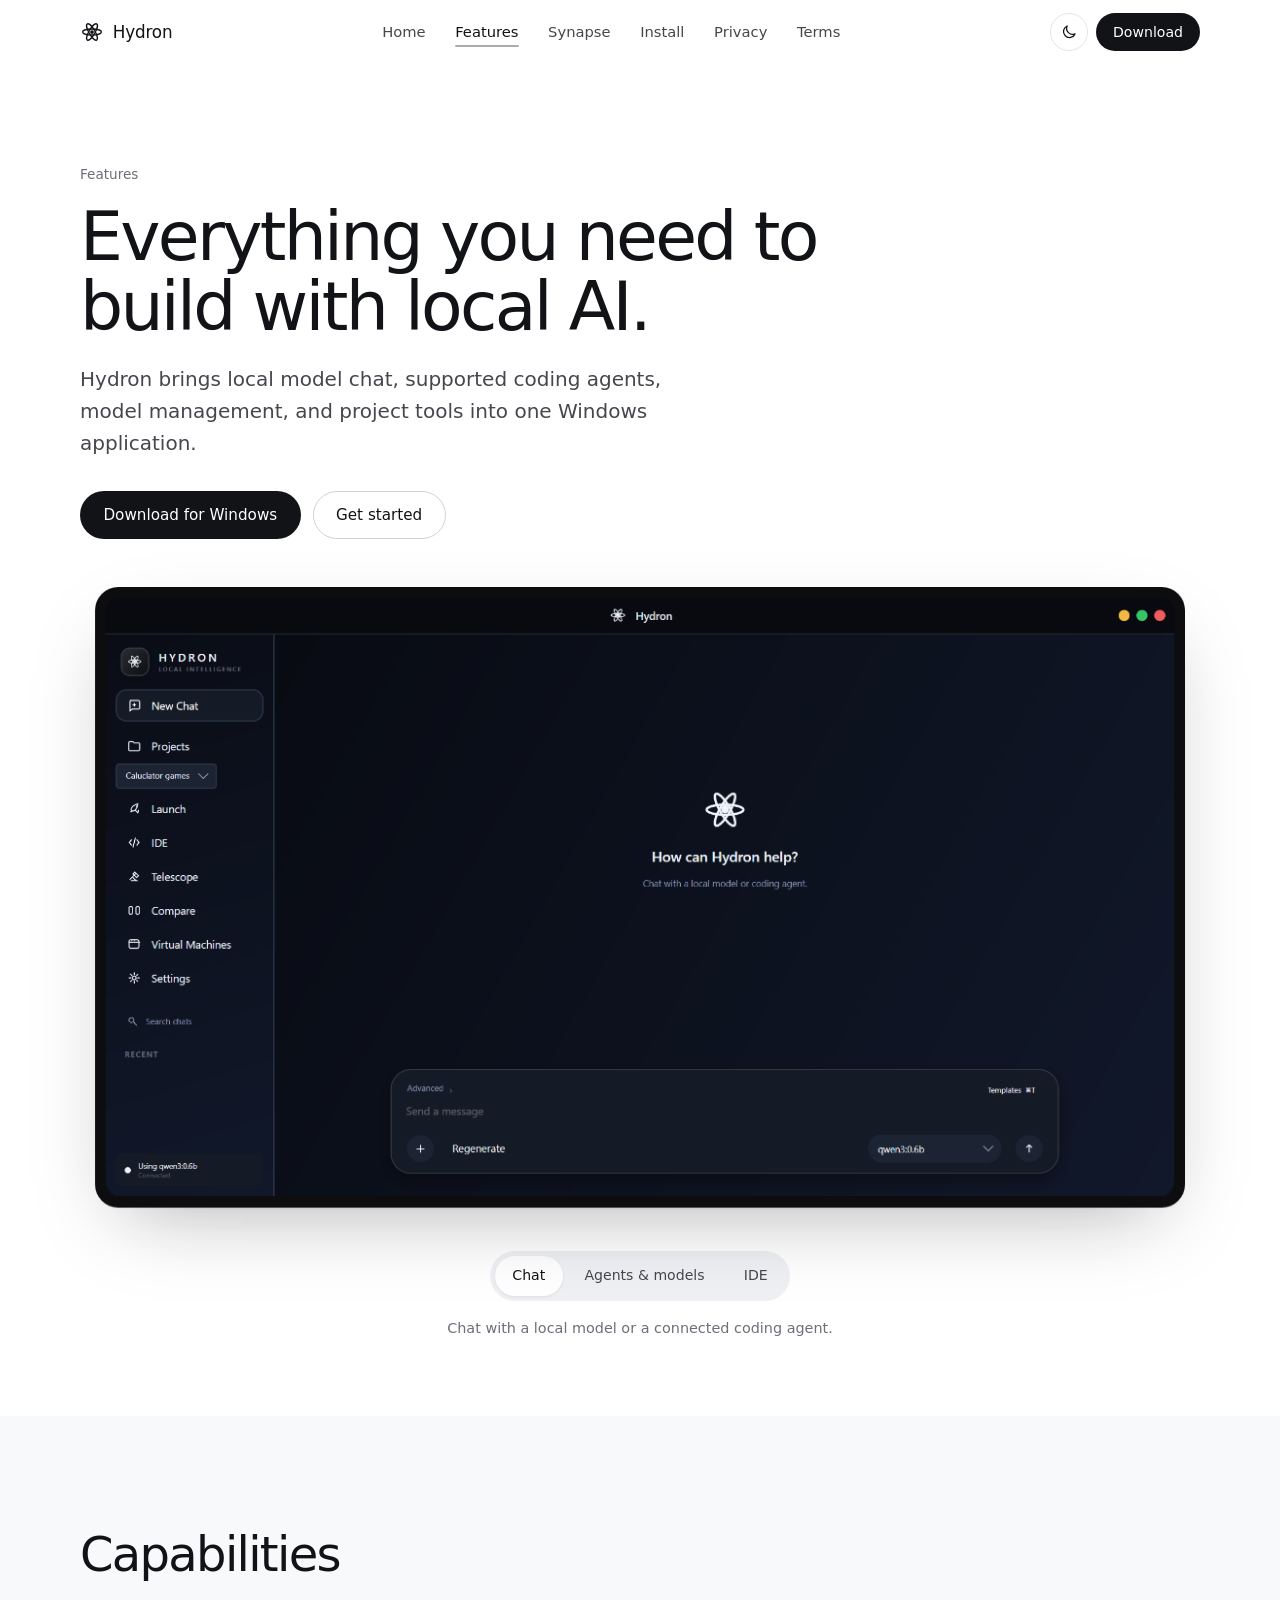
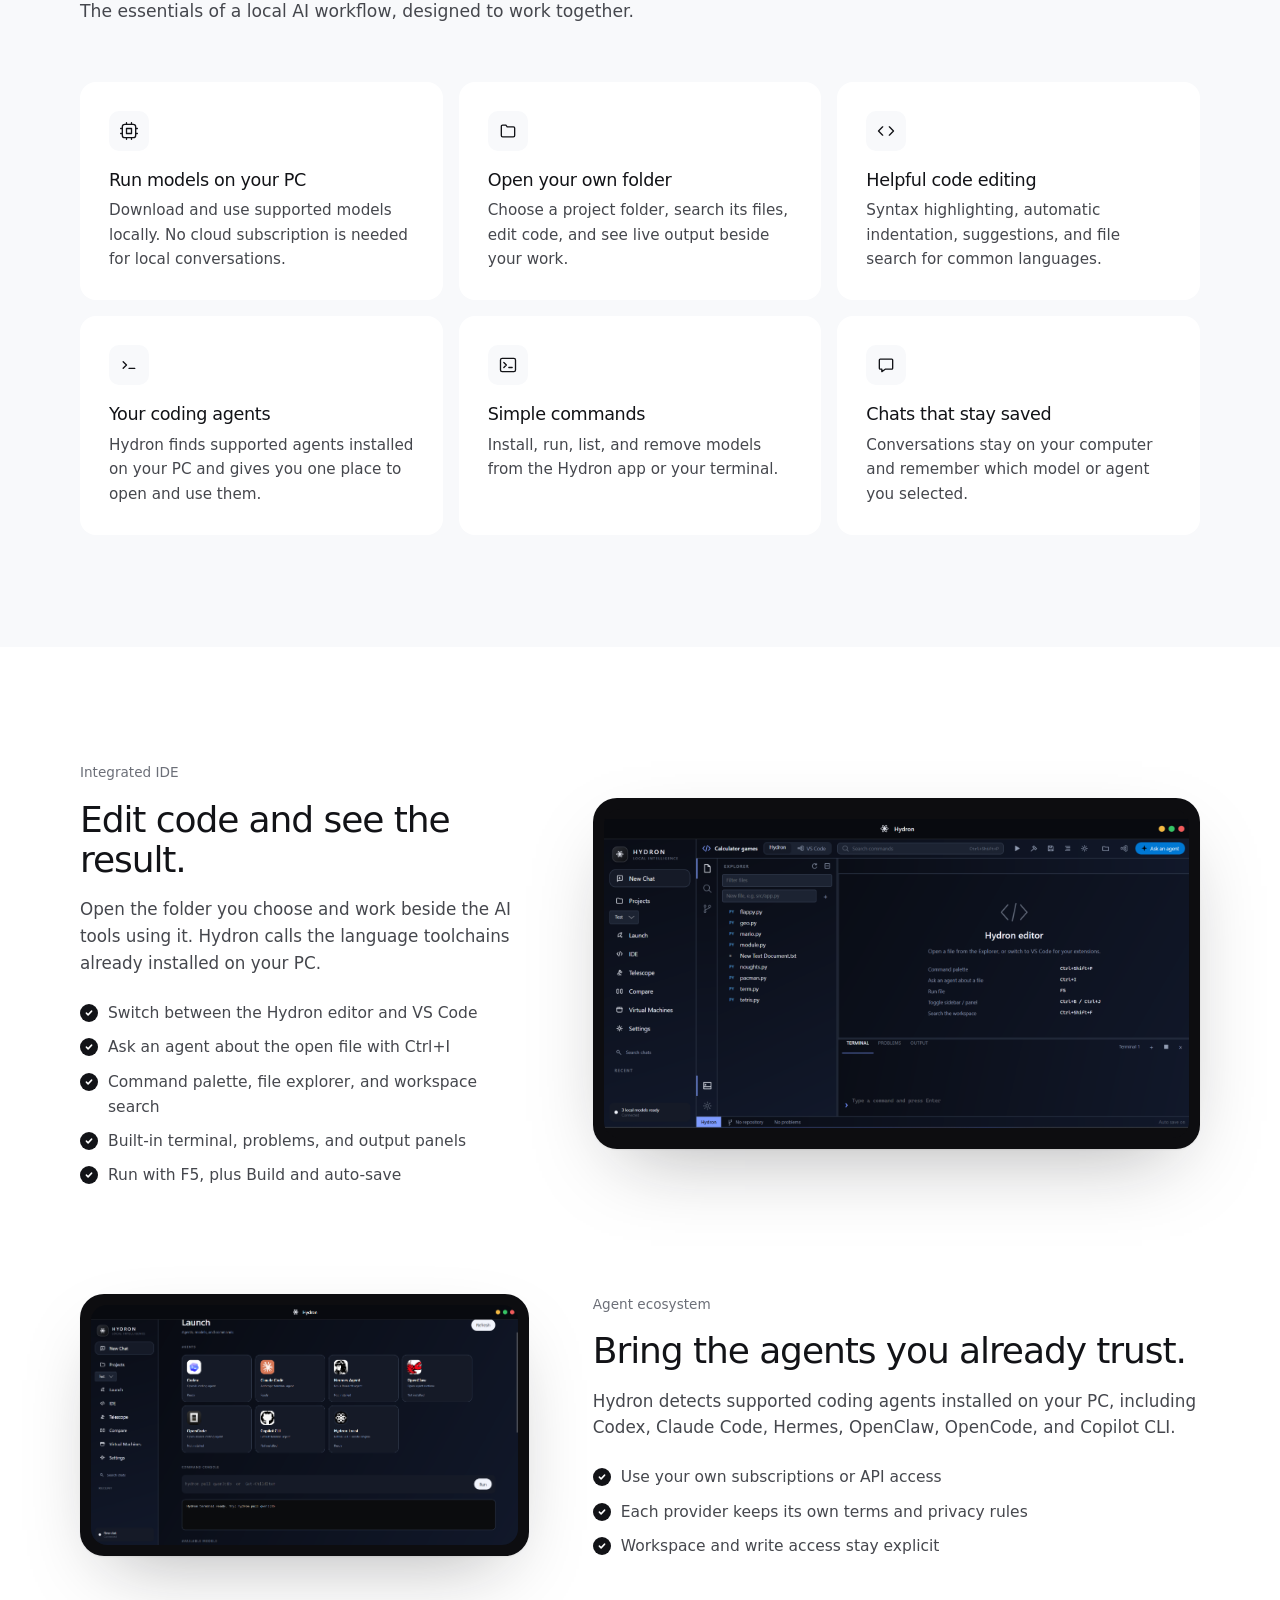
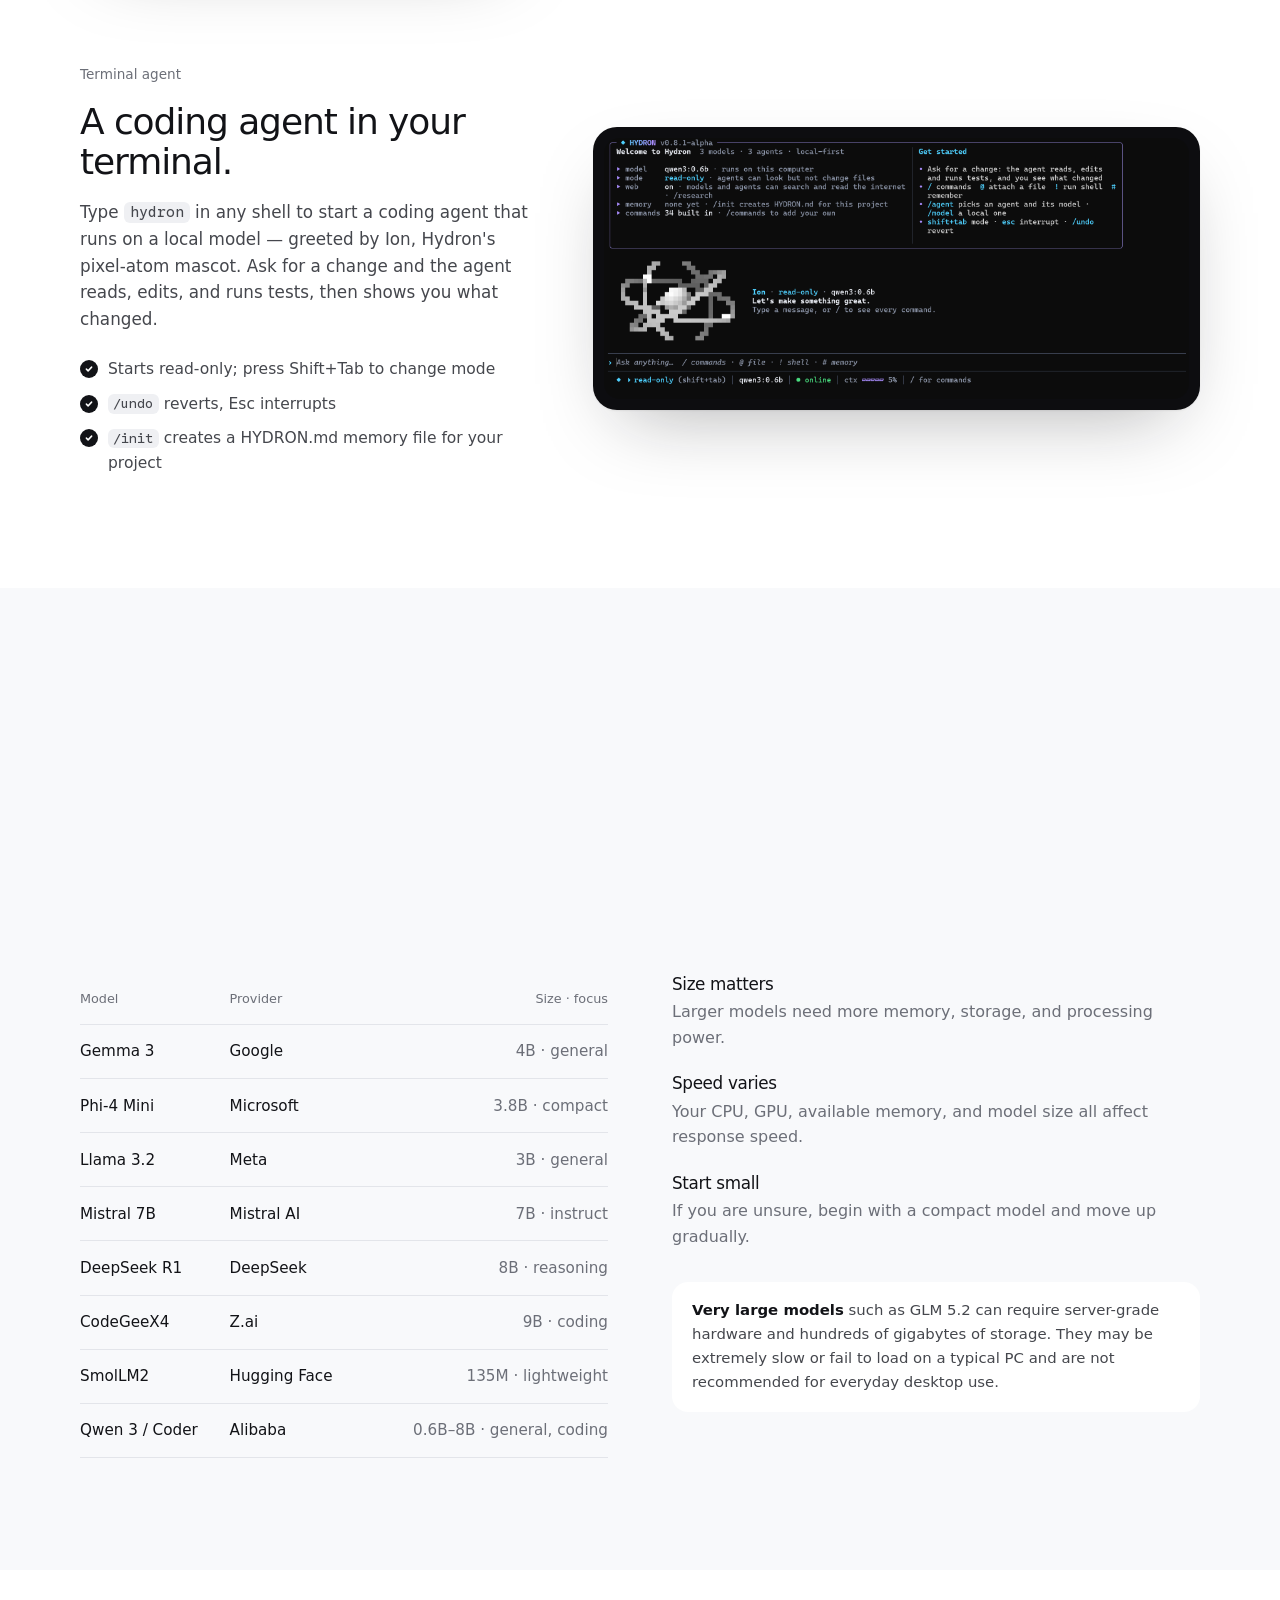
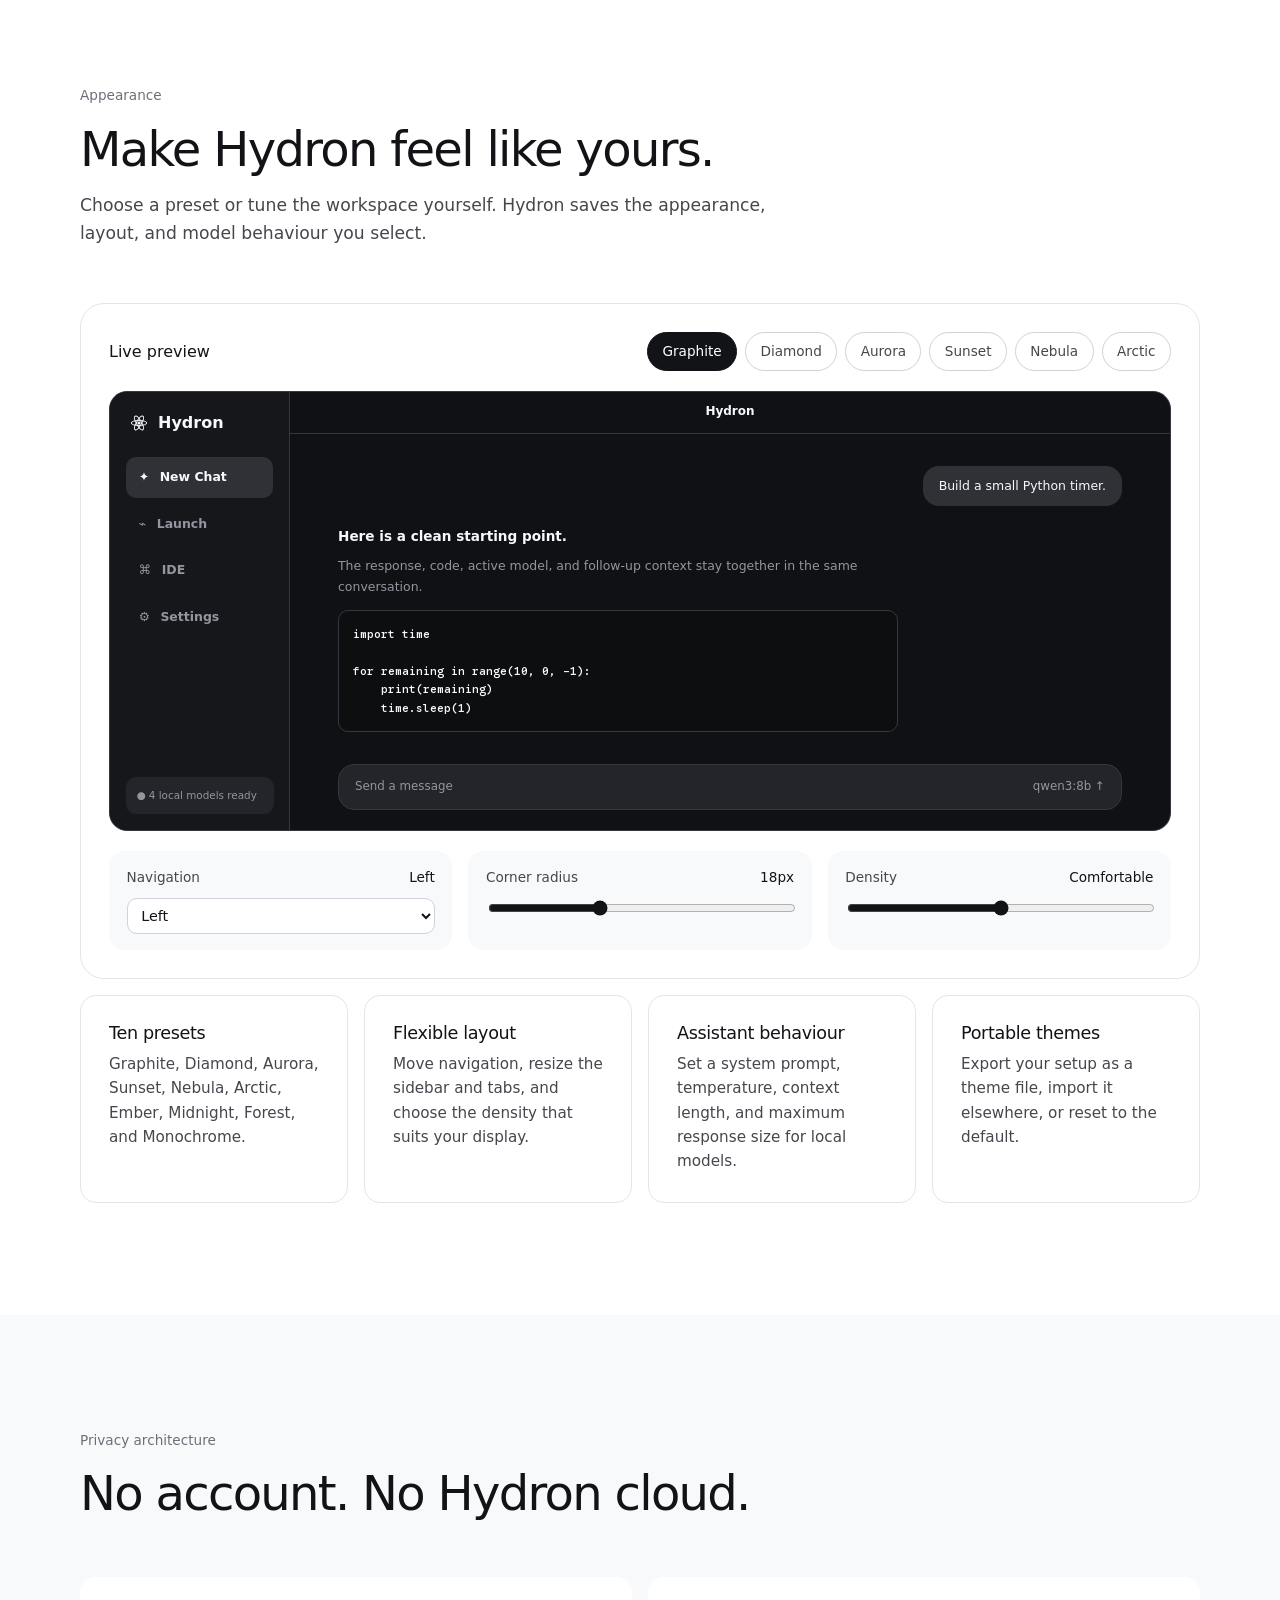
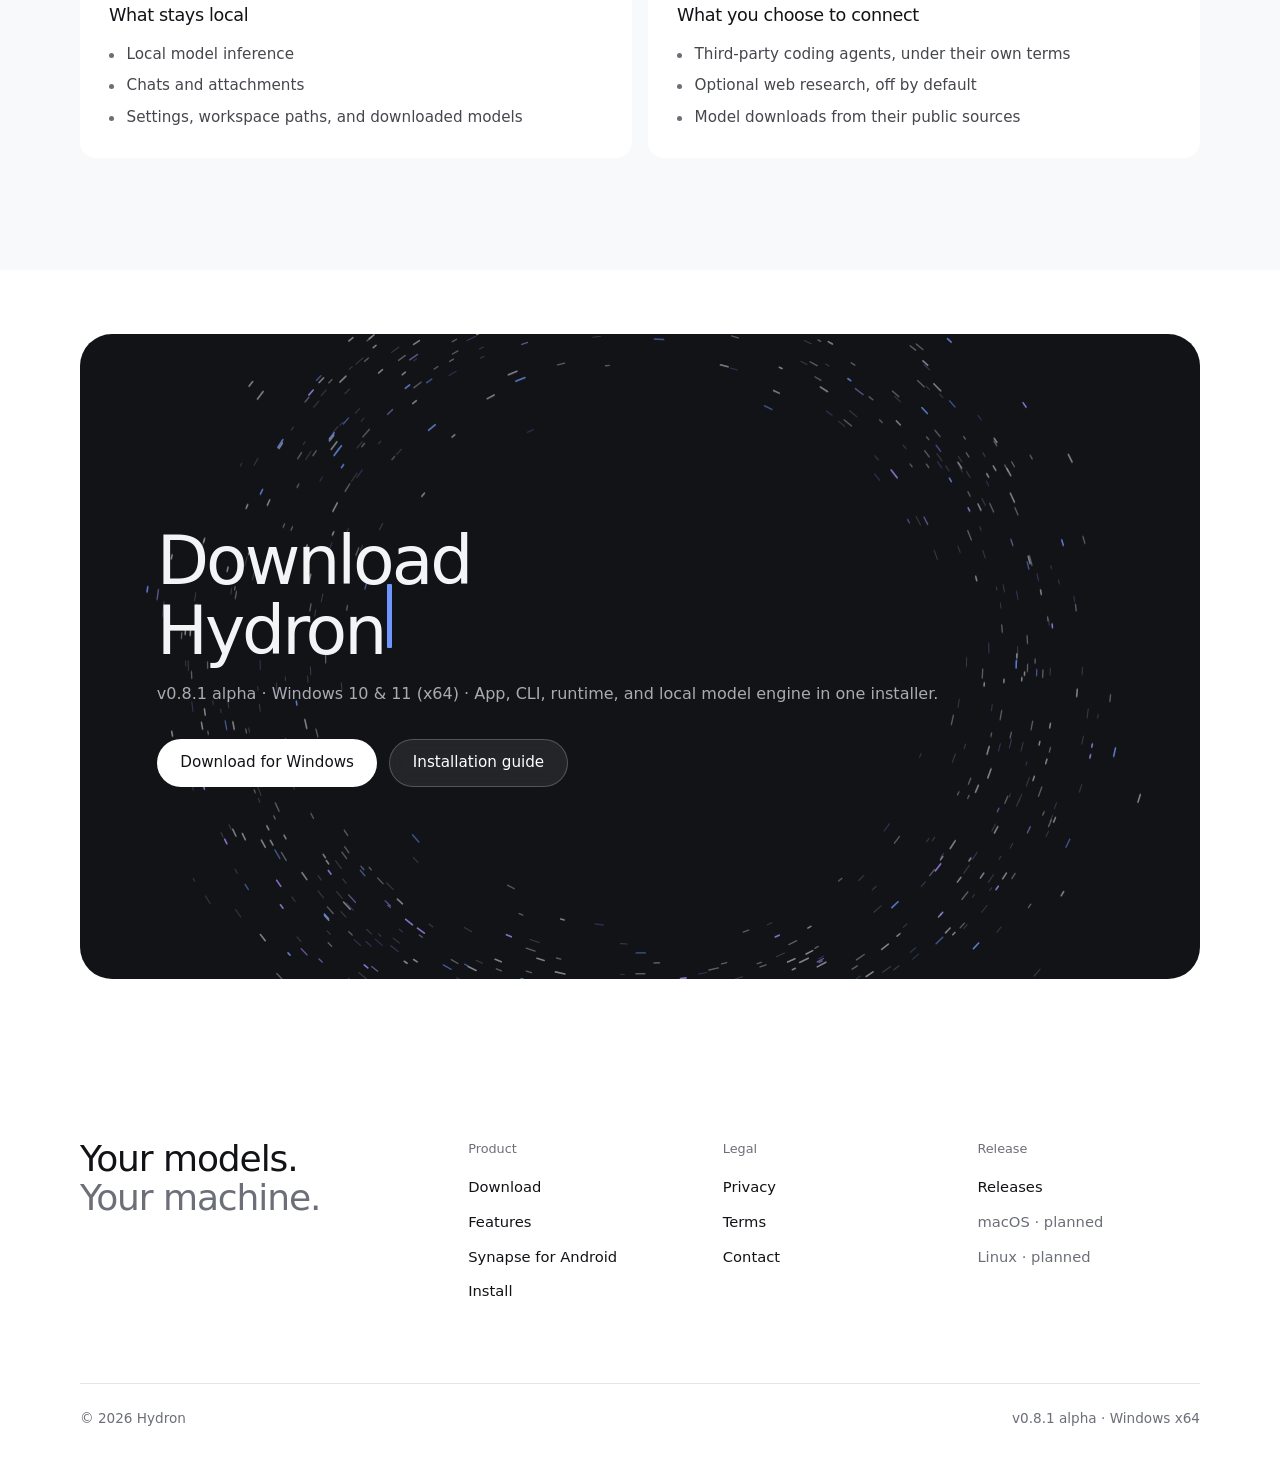
==== commit 264d9c2f: "Remove the Hydron Synapse tag from the Synapse hero Co-Authored-By: Claude Opus 5.5 <noreply@anthrop" ====
--- a/features.html
+++ b/features.html
@@ -13,7 +13,7 @@
 <link rel="preconnect" href="https://fonts.googleapis.com">
 <link rel="preconnect" href="https://fonts.gstatic.com" crossorigin>
 <link href="https://fonts.googleapis.com/css2?family=Google+Sans+Flex:opsz,wght@8..144,400..600&family=Google+Sans+Code:wght@400;500&display=swap" rel="stylesheet">
-<link rel="stylesheet" href="assets/site.css?v=d1a6afdd">
+<link rel="stylesheet" href="assets/site.css?v=50fe80a5">
 </head>
 <body>
 <a class="skip-link" href="#main">Skip to content</a>
--- a/assets/site.css
+++ b/assets/site.css
@@ -537,8 +537,6 @@
 .syn-hero h1{ font-size:clamp(2.6rem, 6vw, 5rem); letter-spacing:-.05em; line-height:1.02; }
 .syn-hero .lead{ margin:1.5rem 0 2rem; max-width:34rem; }
 .syn-meta{ margin-top:1rem; font-size:.88rem; color:var(--ink-3); }
-.pill-tag{ display:inline-flex; align-items:center; gap:.5rem; padding:.35rem .8rem; border-radius:var(--r-pill); background:var(--bg-muted); color:var(--ink-2); font-size:.85rem; margin-bottom:1.25rem; }
-.pill-tag::before{ content:""; width:7px; height:7px; border-radius:50%; background:#34c759; box-shadow:0 0 0 3px rgba(52,199,89,.18); }
 
 .phones{ position:relative; display:flex; justify-content:center; align-items:flex-end; gap:clamp(.75rem, 2vw, 1.5rem); min-height:clamp(420px, 48vw, 600px); }
 .phone{ width:clamp(170px, 19vw, 250px); aspect-ratio:923/2000; border-radius:clamp(26px, 3vw, 38px); padding:clamp(5px, .6vw, 8px); background:#17181c; box-shadow:0 0 0 1px rgba(255,255,255,.06) inset, 0 40px 80px -30px var(--shadow); flex:0 0 auto; }
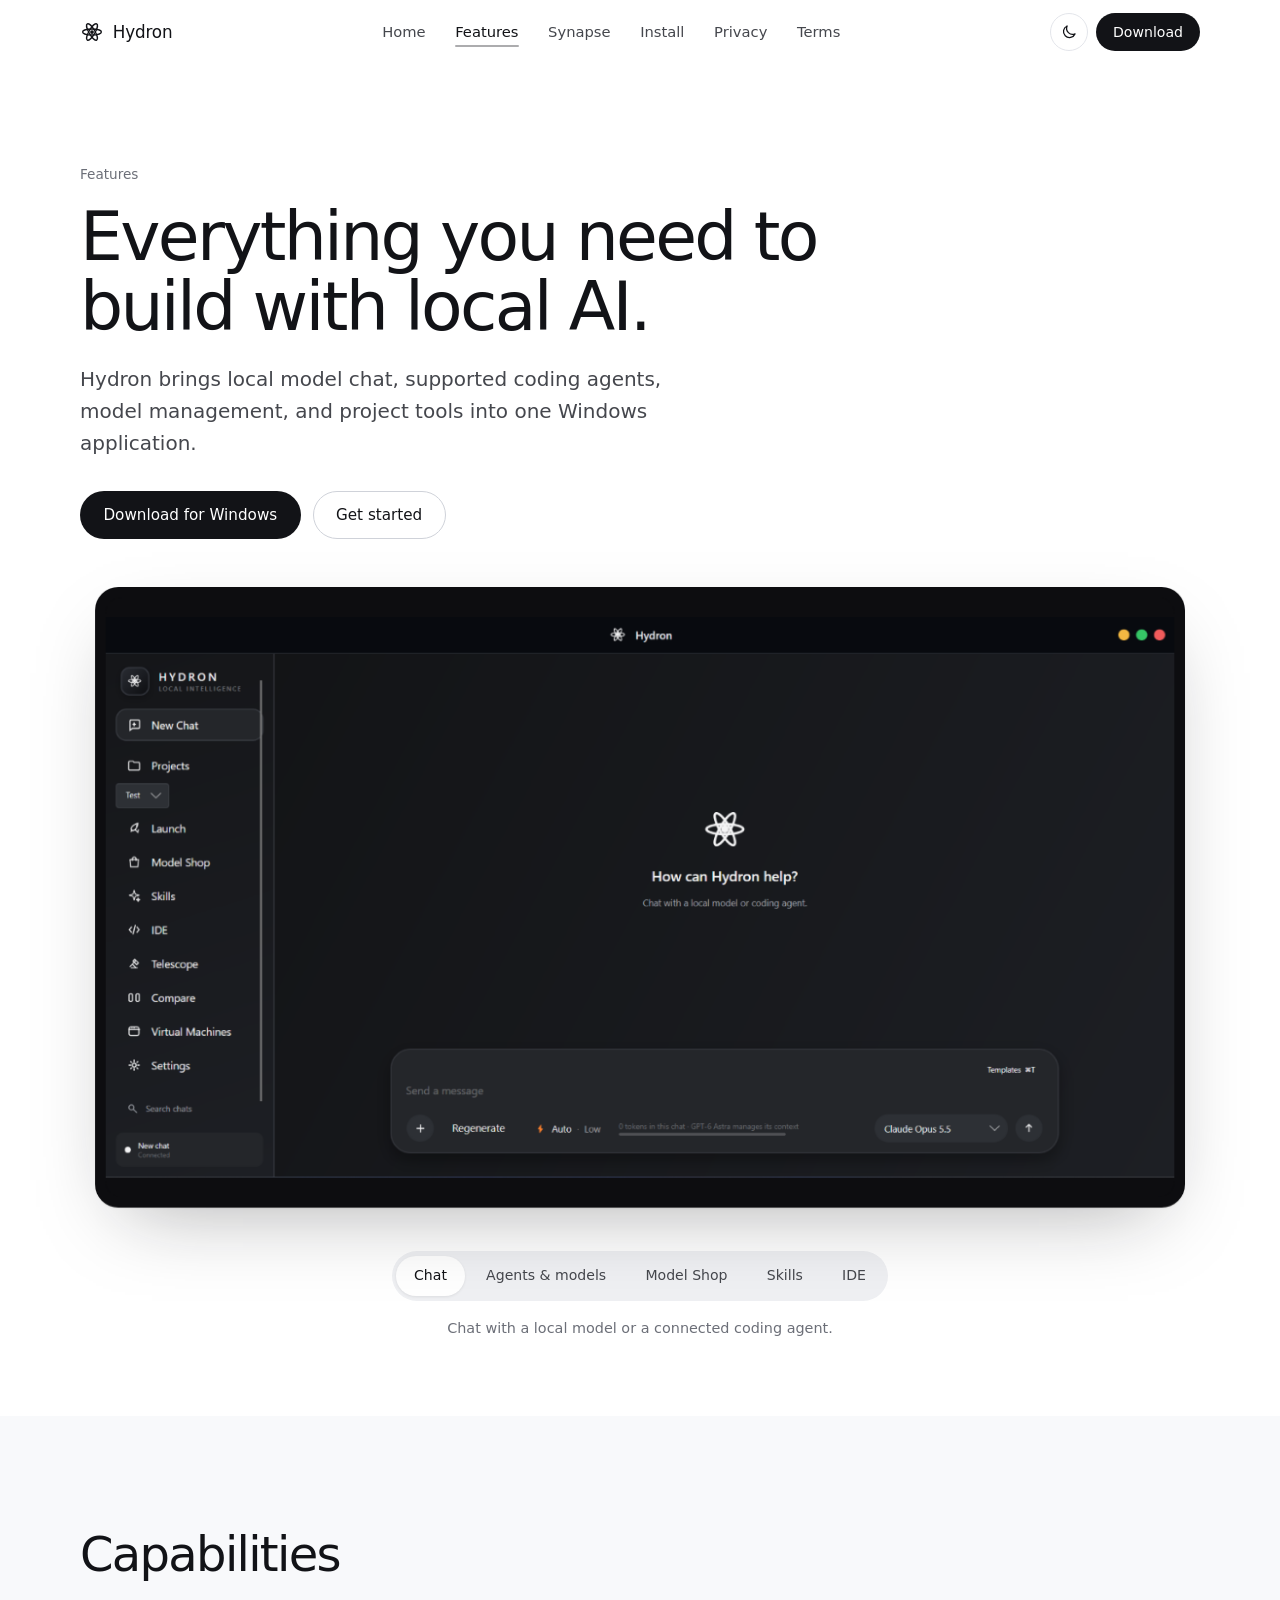
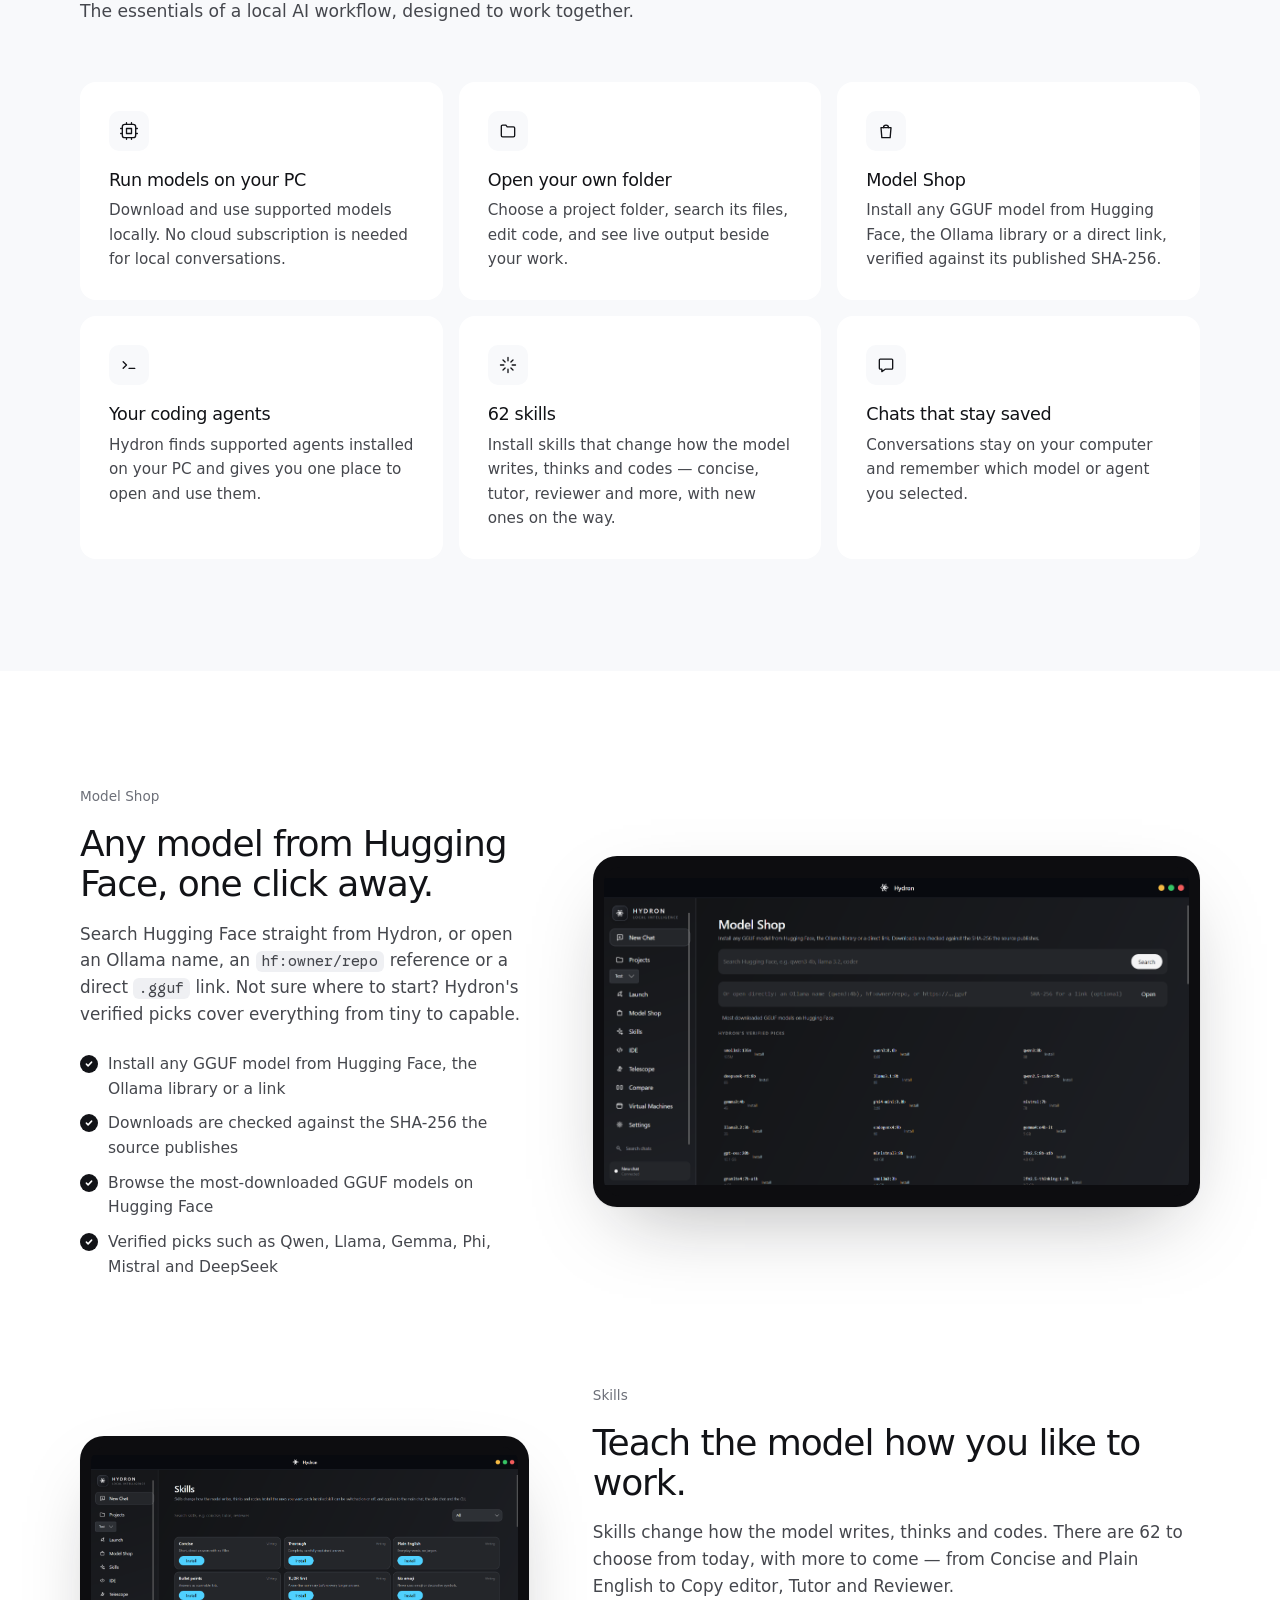
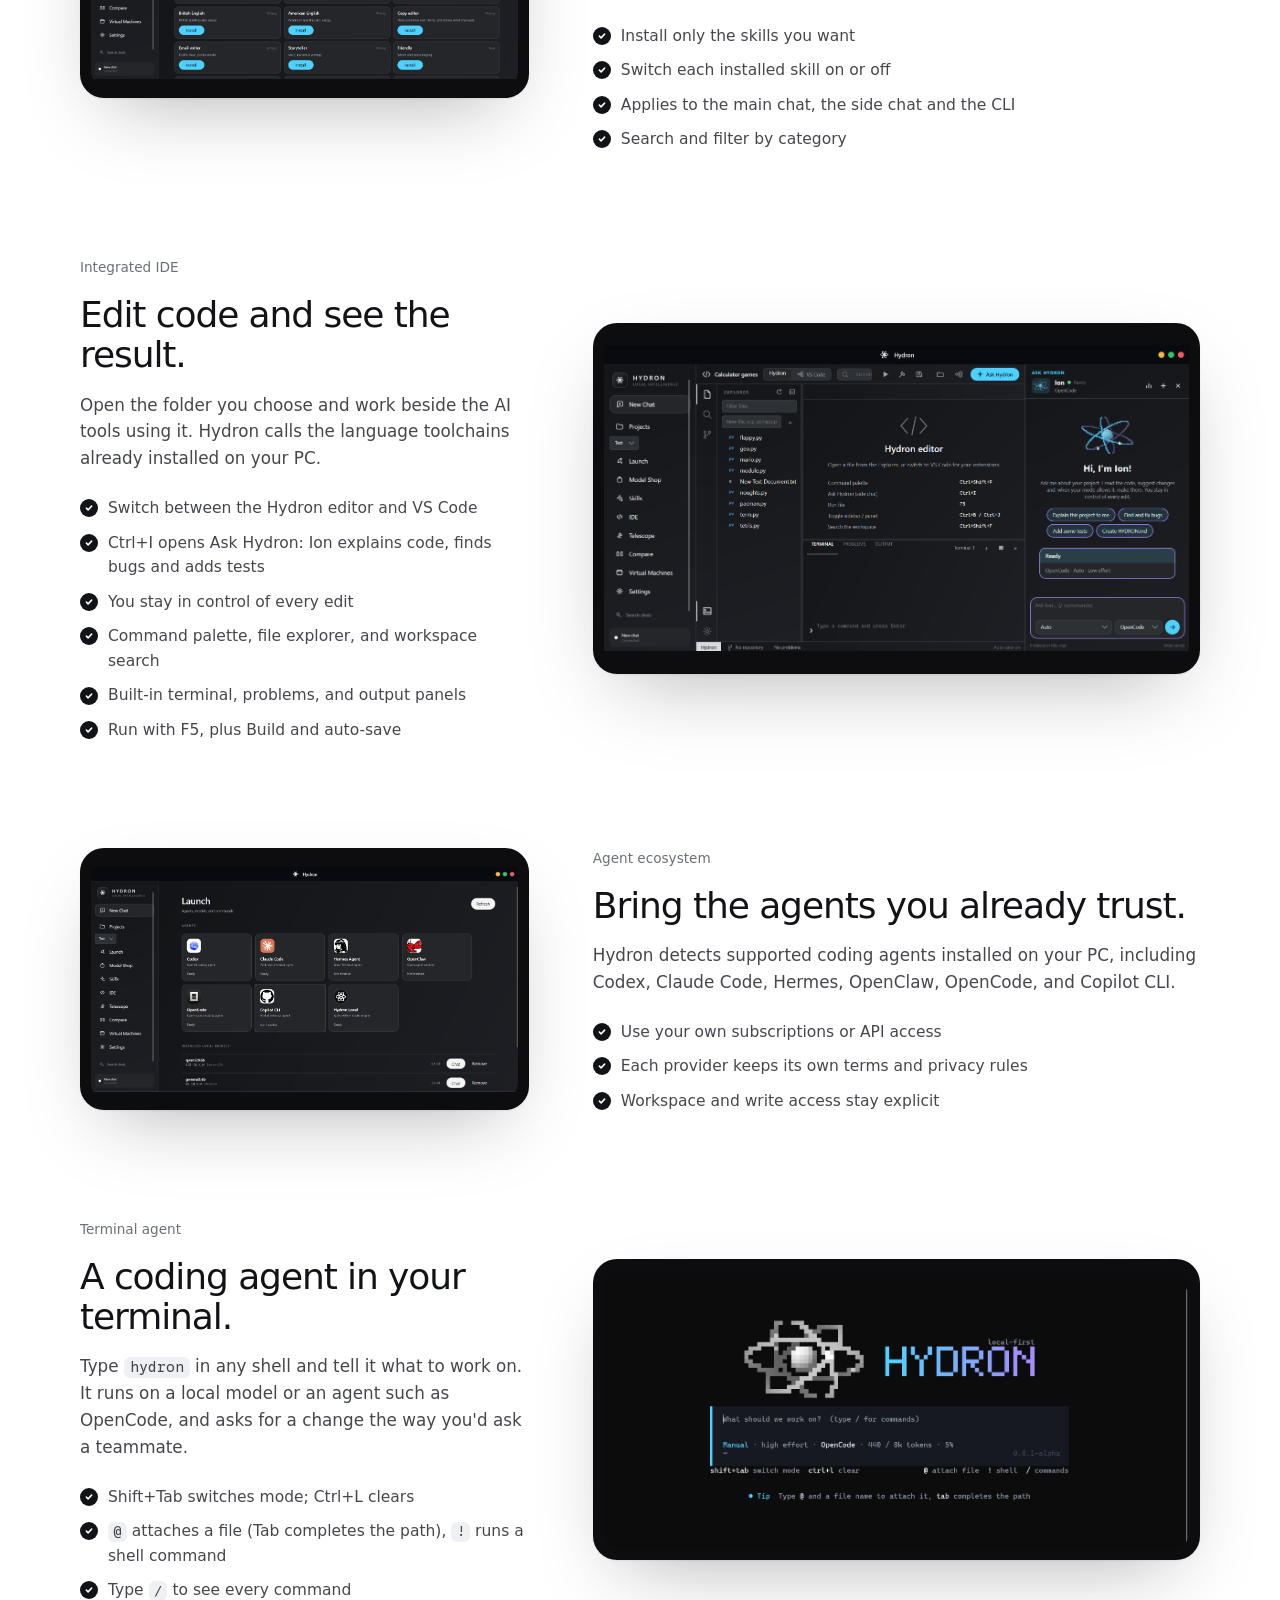
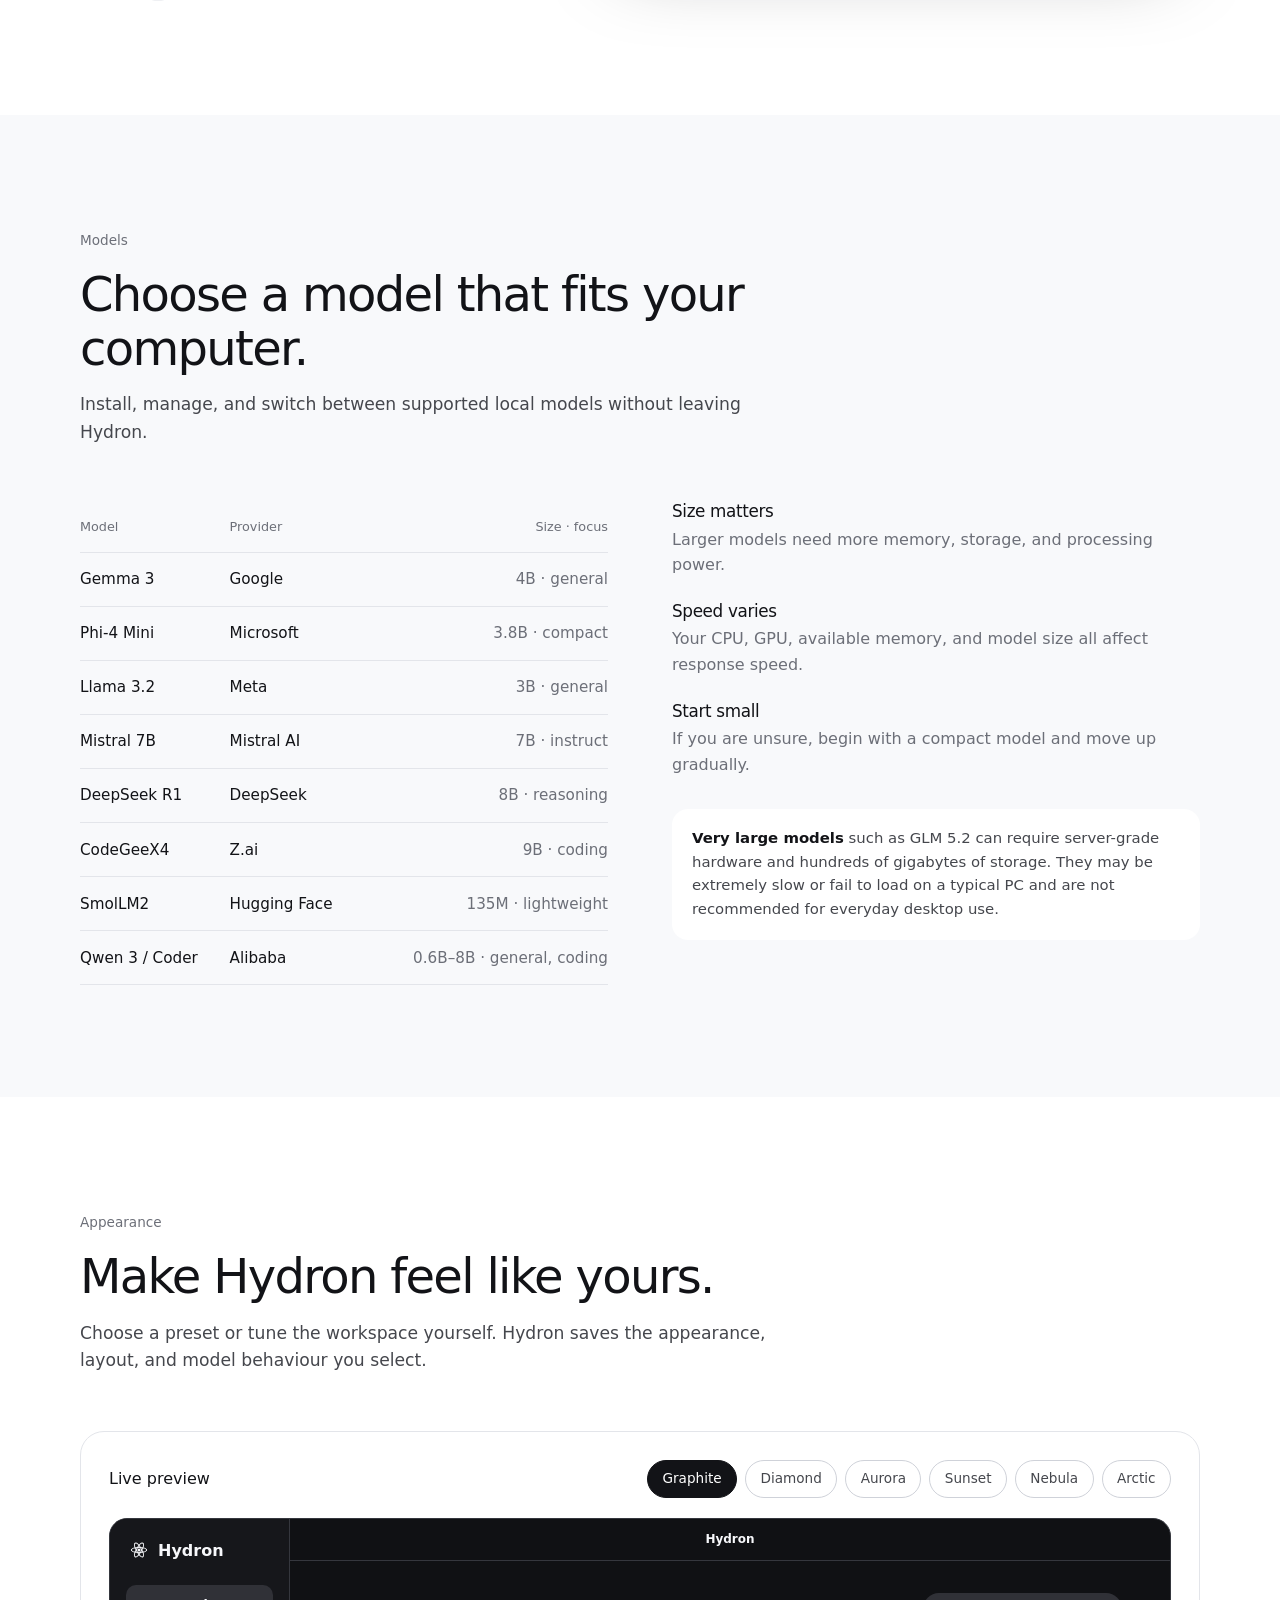
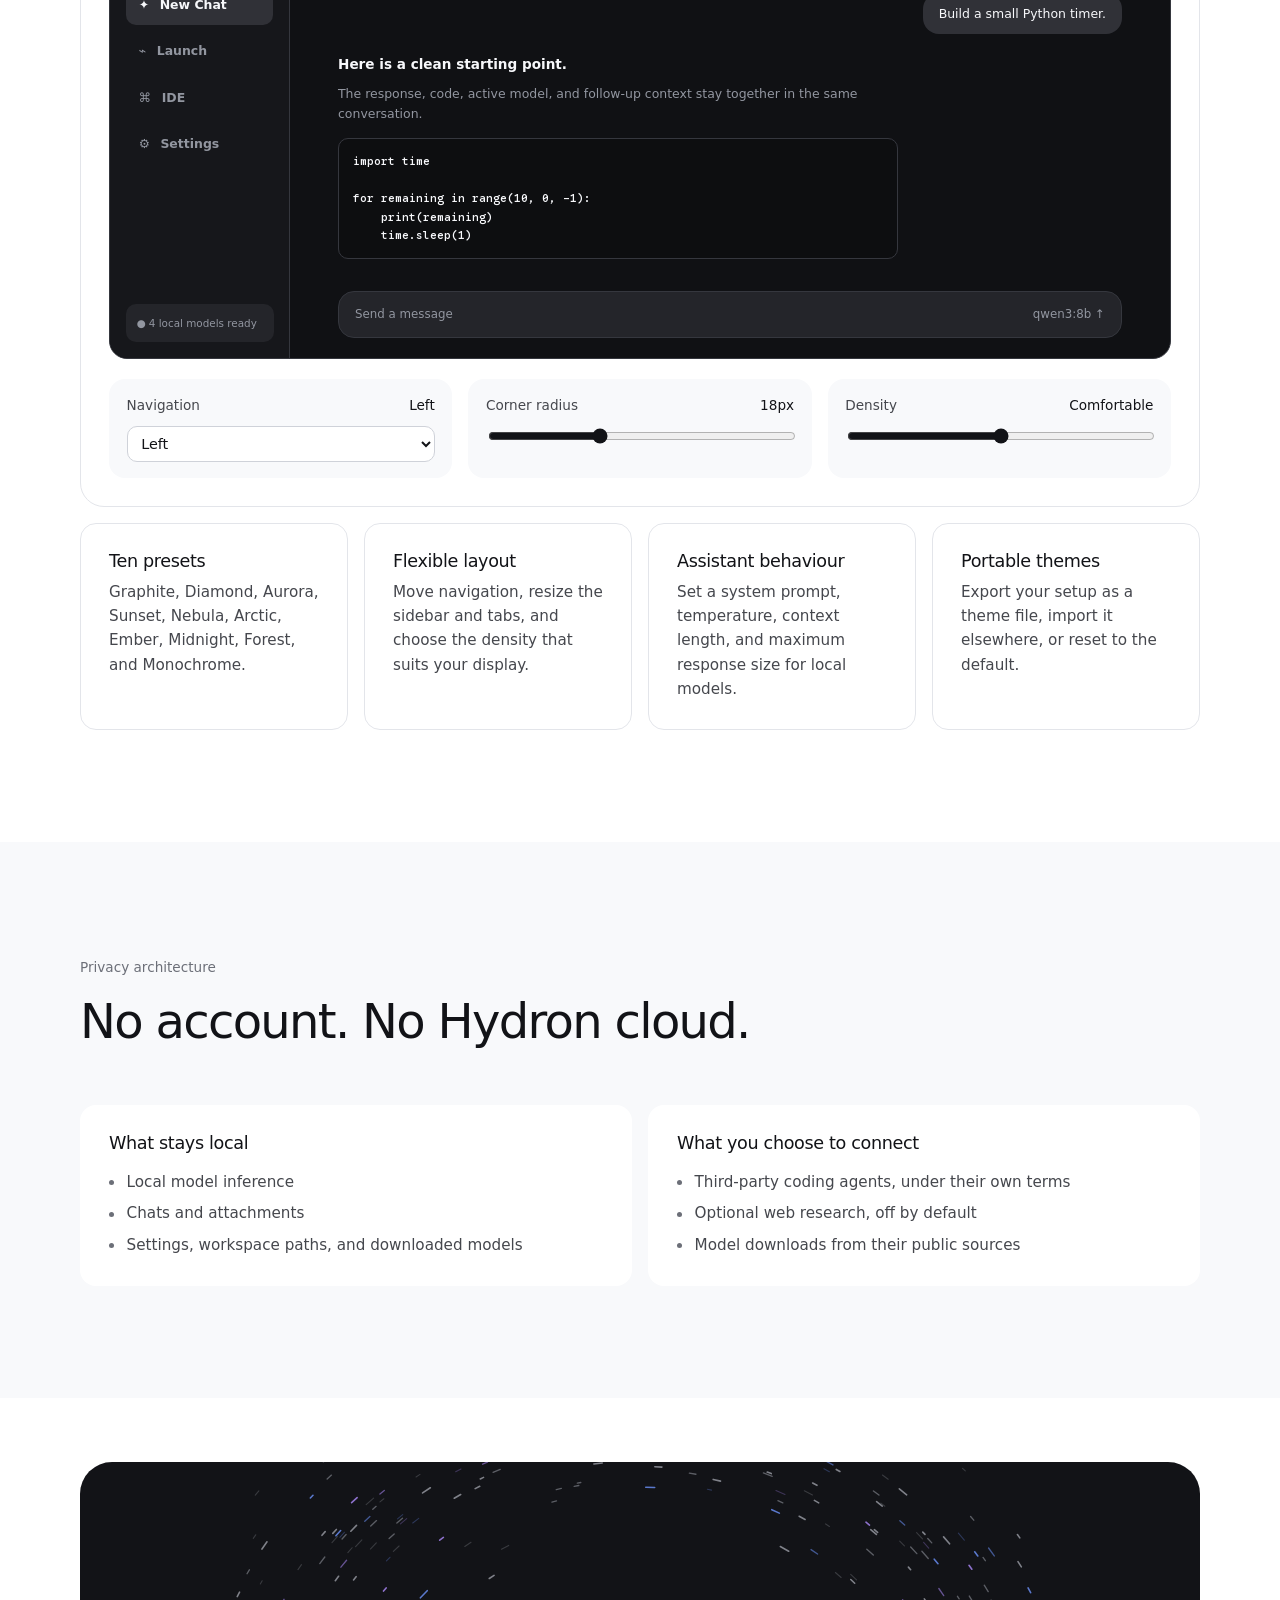
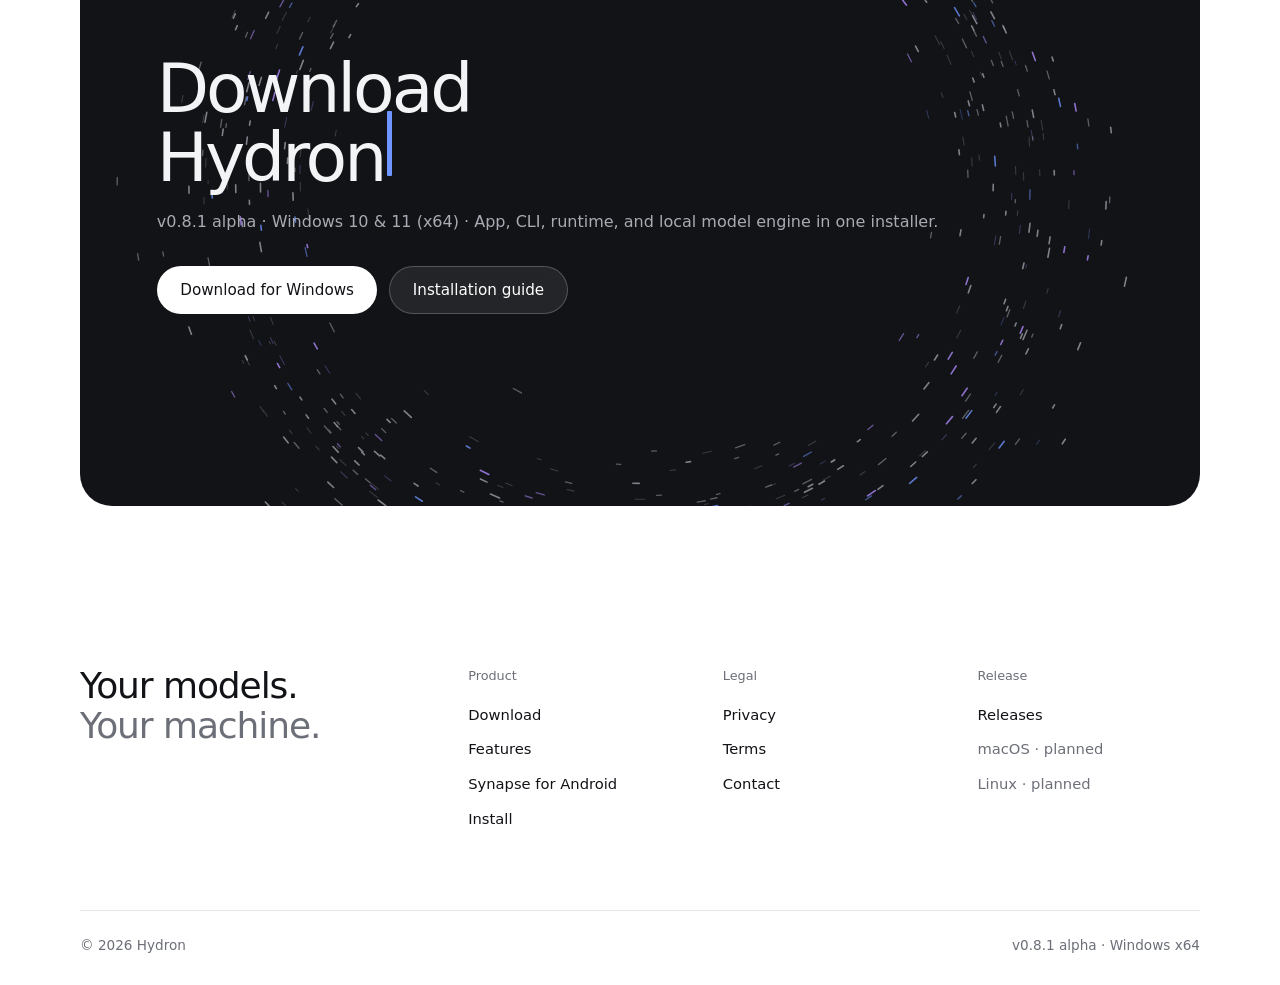
==== commit 89600de0: "Refresh app screenshots and add Model Shop and Skills - Replace the chat, Launch, IDE and CLI screen" ====
--- a/features.html
+++ b/features.html
@@ -50,12 +50,14 @@
 
 <section class="showcase">
   <div class="container fade">
-    <div class="frame"><img id="product-shot" src="assets/hydron-chat.png" alt="Hydron chat interface" width="1280" height="720"></div>
+    <div class="frame"><img id="product-shot" src="assets/hydron-chat.png" alt="Hydron chat interface" width="1279" height="673"></div>
     <div style="text-align:center">
       <div class="tabs" role="tablist" aria-label="Hydron product views">
         <button class="tab active" role="tab" aria-selected="true" data-shot="assets/hydron-chat.png" data-alt="Hydron chat interface" data-caption="Chat with a local model or a connected coding agent.">Chat</button>
-        <button class="tab" role="tab" aria-selected="false" data-shot="assets/hydron-launch.png" data-alt="Hydron agents and local models screen" data-caption="Install models and launch the agents already on your PC.">Agents &amp; models</button>
-        <button class="tab" role="tab" aria-selected="false" data-shot="assets/hydron-ide.png" data-alt="Hydron integrated development environment" data-caption="Open a folder, edit files, and run your project.">IDE</button>
+        <button class="tab" role="tab" aria-selected="false" data-shot="assets/hydron-launch.png" data-alt="Hydron agents and local models screen" data-caption="Launch the agents already on your PC and manage installed models.">Agents &amp; models</button>
+        <button class="tab" role="tab" aria-selected="false" data-shot="assets/hydron-models.png" data-alt="Hydron Model Shop" data-caption="Install any GGUF model from Hugging Face, the Ollama library or a direct link.">Model Shop</button>
+        <button class="tab" role="tab" aria-selected="false" data-shot="assets/hydron-skills.png" data-alt="Hydron Skills library" data-caption="Install skills that change how the model writes, thinks and codes.">Skills</button>
+        <button class="tab" role="tab" aria-selected="false" data-shot="assets/hydron-ide.png" data-alt="Hydron integrated development environment" data-caption="Edit your project with Ion in the Ask Hydron side chat.">IDE</button>
       </div>
       <p class="tab-caption" id="product-caption">Chat with a local model or a connected coding agent.</p>
     </div>
@@ -68,24 +70,42 @@
     <div class="grid grid-3">
       <article class="card fade"><div class="icon"><svg viewBox="0 0 24 24" fill="none" stroke="currentColor" stroke-width="1.6" stroke-linecap="round" stroke-linejoin="round"><rect x="4" y="4" width="16" height="16" rx="3"/><path d="M9 9h6v6H9z"/><path d="M9 2v2M15 2v2M9 20v2M15 20v2M2 9h2M2 15h2M20 9h2M20 15h2"/></svg></div><h3>Run models on your PC</h3><p>Download and use supported models locally. No cloud subscription is needed for local conversations.</p></article>
       <article class="card fade"><div class="icon"><svg viewBox="0 0 24 24" fill="none" stroke="currentColor" stroke-width="1.6" stroke-linejoin="round"><path d="M4 6.5A1.5 1.5 0 0 1 5.5 5h4l1.5 2h7.5A1.5 1.5 0 0 1 20 8.5v9a1.5 1.5 0 0 1-1.5 1.5h-13A1.5 1.5 0 0 1 4 17.5z"/></svg></div><h3>Open your own folder</h3><p>Choose a project folder, search its files, edit code, and see live output beside your work.</p></article>
-      <article class="card fade"><div class="icon"><svg viewBox="0 0 24 24" fill="none" stroke="currentColor" stroke-width="1.6" stroke-linecap="round" stroke-linejoin="round"><path d="m8 7-5 5 5 5M16 7l5 5-5 5"/></svg></div><h3>Helpful code editing</h3><p>Syntax highlighting, automatic indentation, suggestions, and file search for common languages.</p></article>
+      <article class="card fade"><div class="icon"><svg viewBox="0 0 24 24" fill="none" stroke="currentColor" stroke-width="1.6" stroke-linecap="round" stroke-linejoin="round"><path d="M6 8h12l-1 12H7L6 8Z"/><path d="M9 8a3 3 0 0 1 6 0"/></svg></div><h3>Model Shop</h3><p>Install any GGUF model from Hugging Face, the Ollama library or a direct link, verified against its published SHA-256.</p></article>
       <article class="card fade"><div class="icon"><svg viewBox="0 0 24 24" fill="none" stroke="currentColor" stroke-width="1.6" stroke-linecap="round" stroke-linejoin="round"><path d="m5 8 4 4-4 4"/><path d="M12 16h7"/></svg></div><h3>Your coding agents</h3><p>Hydron finds supported agents installed on your PC and gives you one place to open and use them.</p></article>
-      <article class="card fade"><div class="icon"><svg viewBox="0 0 24 24" fill="none" stroke="currentColor" stroke-width="1.6" stroke-linecap="round" stroke-linejoin="round"><rect x="3" y="4" width="18" height="16" rx="2"/><path d="m7 9 3 3-3 3M13 15h4"/></svg></div><h3>Simple commands</h3><p>Install, run, list, and remove models from the Hydron app or your terminal.</p></article>
+      <article class="card fade"><div class="icon"><svg viewBox="0 0 24 24" fill="none" stroke="currentColor" stroke-width="1.6" stroke-linecap="round" stroke-linejoin="round"><path d="M12 3v4M12 17v4M3 12h4M17 12h4M6 6l2.5 2.5M15.5 15.5 18 18M6 18l2.5-2.5M15.5 8.5 18 6"/></svg></div><h3>62 skills</h3><p>Install skills that change how the model writes, thinks and codes — concise, tutor, reviewer and more, with new ones on the way.</p></article>
       <article class="card fade"><div class="icon"><svg viewBox="0 0 24 24" fill="none" stroke="currentColor" stroke-width="1.6" stroke-linejoin="round"><path d="M5 5h14a1 1 0 0 1 1 1v10a1 1 0 0 1-1 1h-8l-4 3v-3H5a1 1 0 0 1-1-1V6a1 1 0 0 1 1-1Z"/></svg></div><h3>Chats that stay saved</h3><p>Conversations stay on your computer and remember which model or agent you selected.</p></article>
     </div>
   </div>
 </section>
 
-<section class="section">
-  <div class="container">
+<section class="section" id="model-shop">
+  <div class="container">
+    <div class="feature-row fade">
+      <div class="feature-copy">
+        <span class="eyebrow">Model Shop</span>
+        <h3>Any model from Hugging Face, one click away.</h3>
+        <p>Search Hugging Face straight from Hydron, or open an Ollama name, an <code>hf:owner/repo</code> reference or a direct <code>.gguf</code> link. Not sure where to start? Hydron's verified picks cover everything from tiny to capable.</p>
+        <ul class="checklist"><li>Install any GGUF model from Hugging Face, the Ollama library or a link</li><li>Downloads are checked against the SHA-256 the source publishes</li><li>Browse the most-downloaded GGUF models on Hugging Face</li><li>Verified picks such as Qwen, Llama, Gemma, Phi, Mistral and DeepSeek</li></ul>
+      </div>
+      <div class="frame"><img src="assets/hydron-models.png" alt="Hydron Model Shop with Hugging Face search and verified model picks" width="1279" height="670" loading="lazy"></div>
+    </div>
+    <div class="feature-row flip fade" id="skills">
+      <div class="feature-copy">
+        <span class="eyebrow">Skills</span>
+        <h3>Teach the model how you like to work.</h3>
+        <p>Skills change how the model writes, thinks and codes. There are 62 to choose from today, with more to come — from Concise and Plain English to Copy editor, Tutor and Reviewer.</p>
+        <ul class="checklist"><li>Install only the skills you want</li><li>Switch each installed skill on or off</li><li>Applies to the main chat, the side chat and the CLI</li><li>Search and filter by category</li></ul>
+      </div>
+      <div class="frame"><img src="assets/hydron-skills.png" alt="Hydron Skills library with installable writing and tone skills" width="1279" height="670" loading="lazy"></div>
+    </div>
     <div class="feature-row fade">
       <div class="feature-copy">
         <span class="eyebrow">Integrated IDE</span>
         <h3>Edit code and see the result.</h3>
         <p>Open the folder you choose and work beside the AI tools using it. Hydron calls the language toolchains already installed on your PC.</p>
-        <ul class="checklist"><li>Switch between the Hydron editor and VS Code</li><li>Ask an agent about the open file with Ctrl+I</li><li>Command palette, file explorer, and workspace search</li><li>Built-in terminal, problems, and output panels</li><li>Run with F5, plus Build and auto-save</li></ul>
-      </div>
-      <div class="frame"><img src="assets/hydron-ide.png" alt="Hydron integrated development environment" width="1280" height="720" loading="lazy"></div>
+        <ul class="checklist"><li>Switch between the Hydron editor and VS Code</li><li>Ctrl+I opens Ask Hydron: Ion explains code, finds bugs and adds tests</li><li>You stay in control of every edit</li><li>Command palette, file explorer, and workspace search</li><li>Built-in terminal, problems, and output panels</li><li>Run with F5, plus Build and auto-save</li></ul>
+      </div>
+      <div class="frame"><img src="assets/hydron-ide.png" alt="Hydron integrated development environment" width="1279" height="669" loading="lazy"></div>
     </div>
     <div class="feature-row flip fade">
       <div class="feature-copy">
@@ -94,16 +114,16 @@
         <p>Hydron detects supported coding agents installed on your PC, including Codex, Claude Code, Hermes, OpenClaw, OpenCode, and Copilot CLI.</p>
         <ul class="checklist"><li>Use your own subscriptions or API access</li><li>Each provider keeps its own terms and privacy rules</li><li>Workspace and write access stay explicit</li></ul>
       </div>
-      <div class="frame"><img src="assets/hydron-launch.png" alt="Hydron agents and local models screen" width="1280" height="720" loading="lazy"></div>
+      <div class="frame"><img src="assets/hydron-launch.png" alt="Hydron agents and local models screen" width="1279" height="673" loading="lazy"></div>
     </div>
     <div class="feature-row fade">
       <div class="feature-copy">
         <span class="eyebrow">Terminal agent</span>
         <h3>A coding agent in your terminal.</h3>
-        <p>Type <code>hydron</code> in any shell to start a coding agent that runs on a local model — greeted by Ion, Hydron's pixel-atom mascot. Ask for a change and the agent reads, edits, and runs tests, then shows you what changed.</p>
-        <ul class="checklist"><li>Starts read-only; press Shift+Tab to change mode</li><li><code>/undo</code> reverts, Esc interrupts</li><li><code>/init</code> creates a HYDRON.md memory file for your project</li></ul>
-      </div>
-      <div class="frame natural"><img src="assets/hydron-cli.png" alt="Hydron command-line agent welcome screen" width="1870" height="832" loading="lazy"></div>
+        <p>Type <code>hydron</code> in any shell and tell it what to work on. It runs on a local model or an agent such as OpenCode, and asks for a change the way you'd ask a teammate.</p>
+        <ul class="checklist"><li>Shift+Tab switches mode; Ctrl+L clears</li><li><code>@</code> attaches a file (Tab completes the path), <code>!</code> runs a shell command</li><li>Type <code>/</code> to see every command</li></ul>
+      </div>
+      <div class="frame natural"><img src="assets/hydron-cli.png" alt="Hydron CLI start screen with the pixel Ion logo and a prompt asking what to work on" width="1279" height="609" loading="lazy"></div>
     </div>
   </div>
 </section>
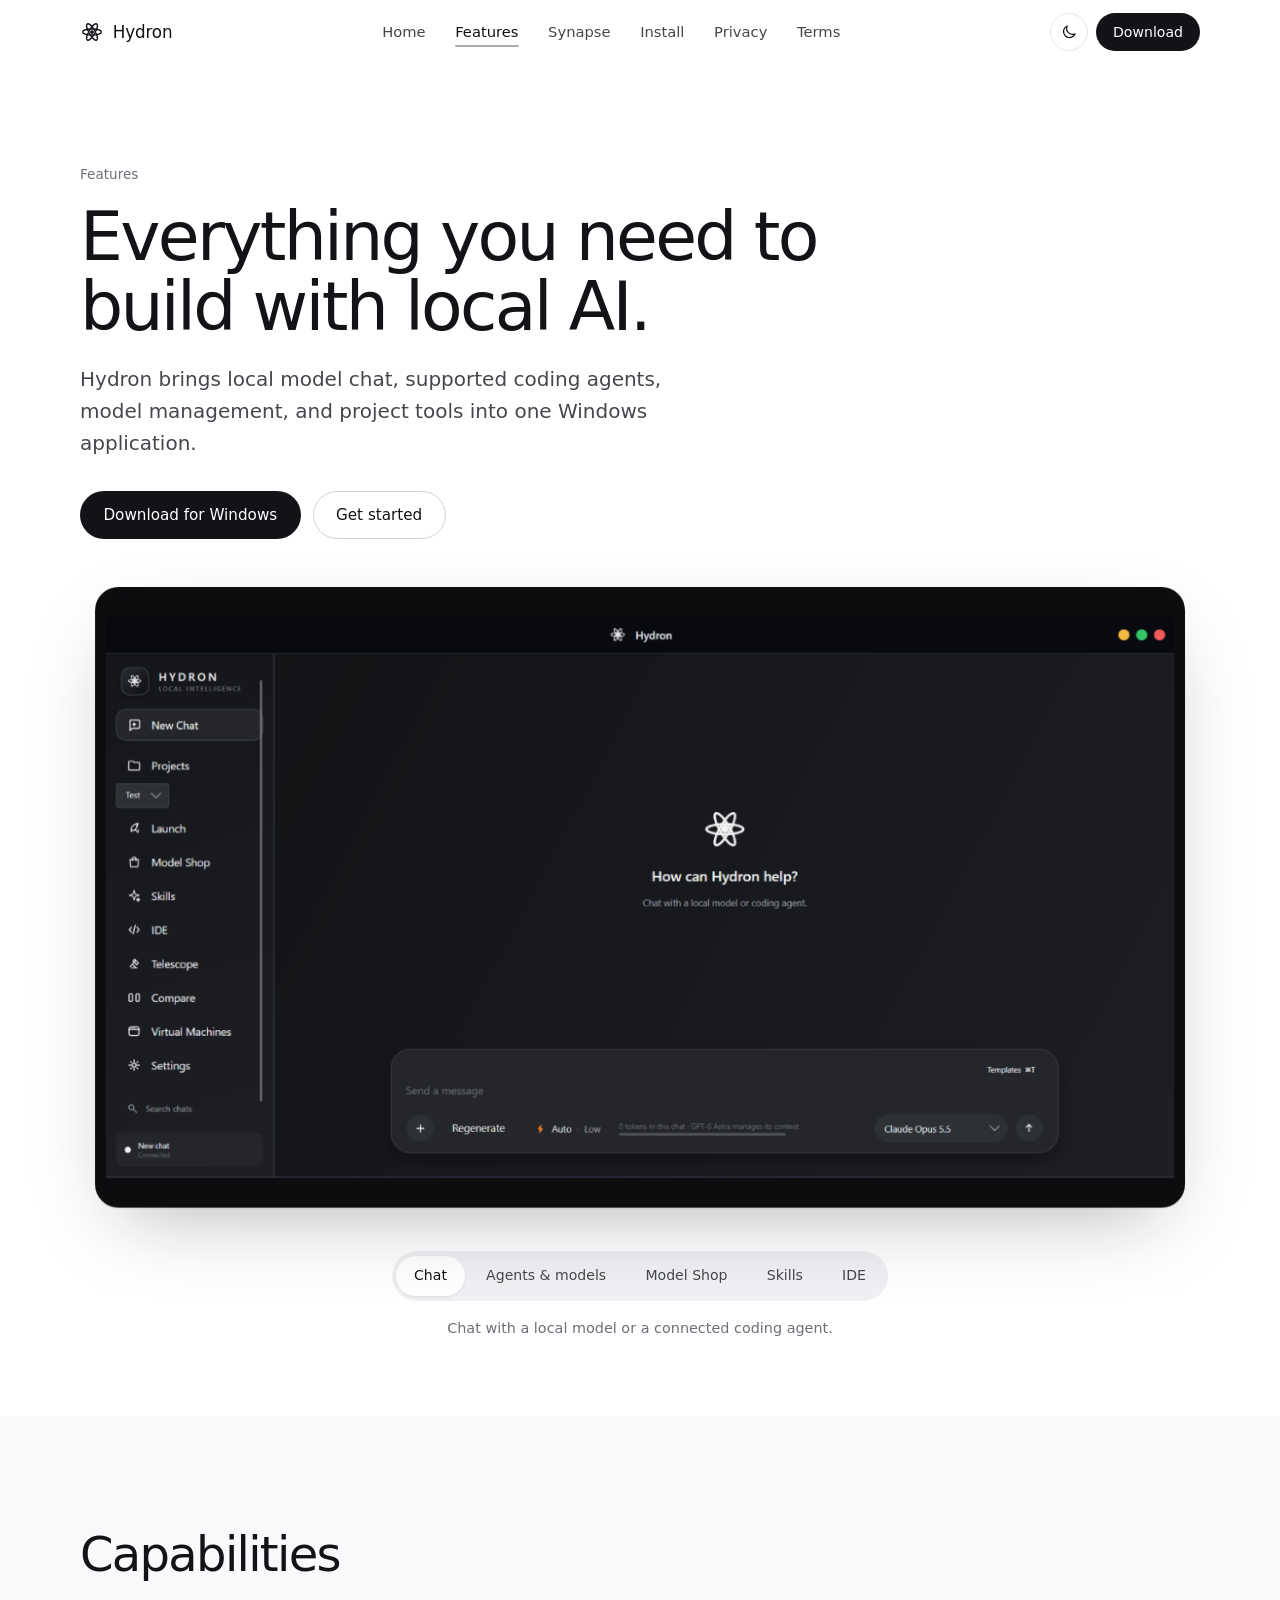
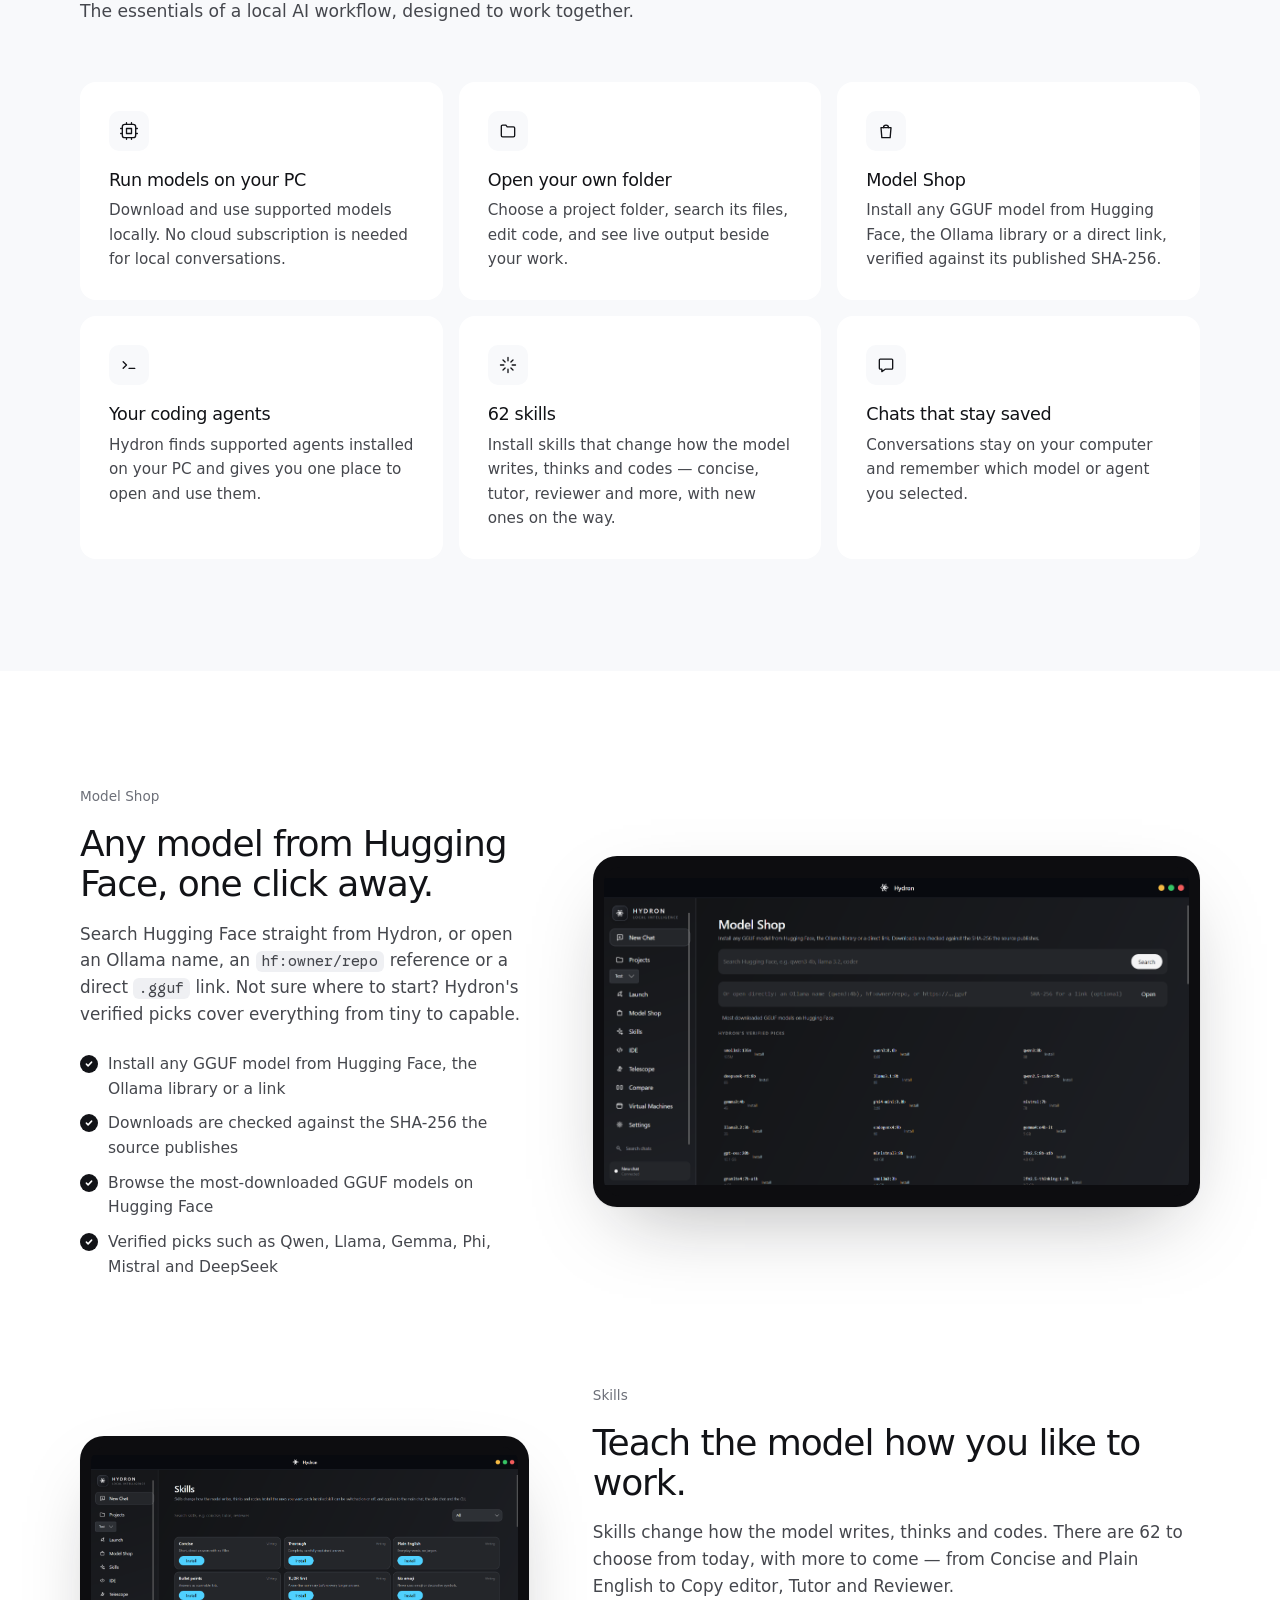
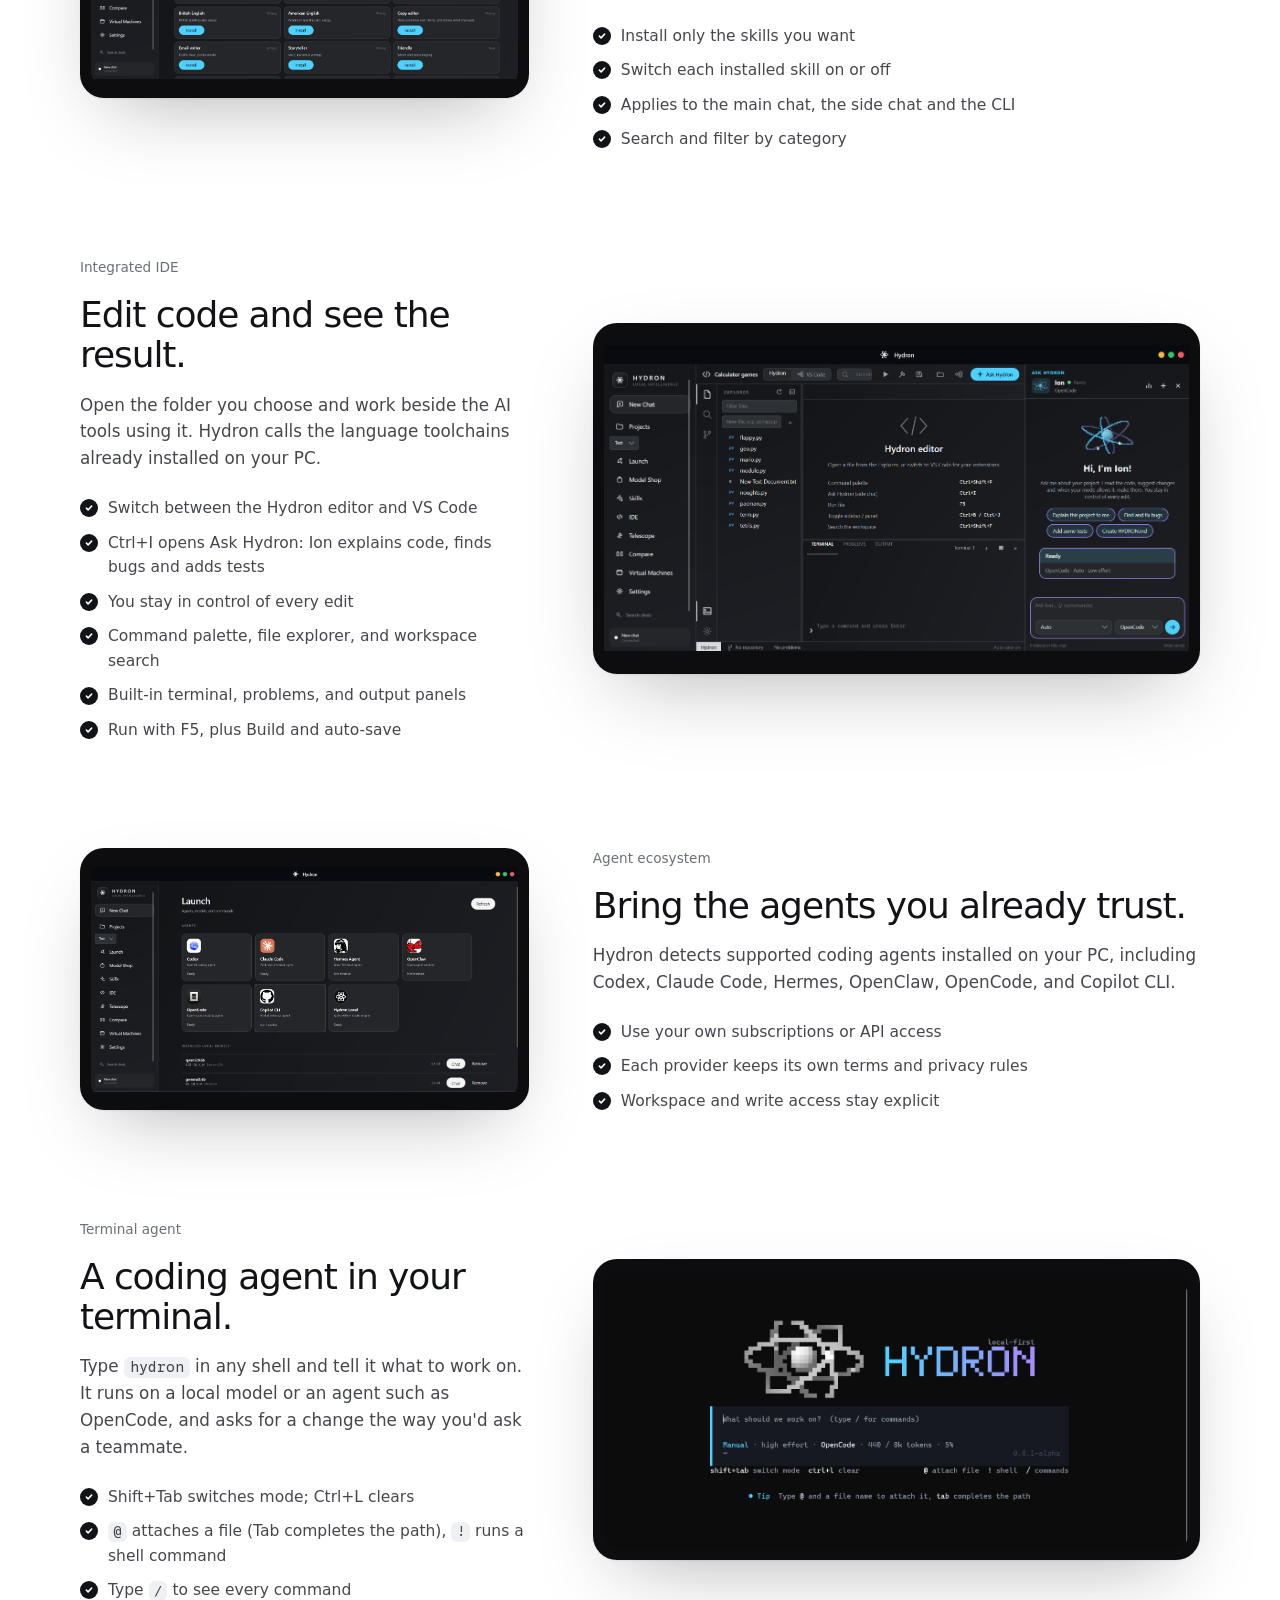
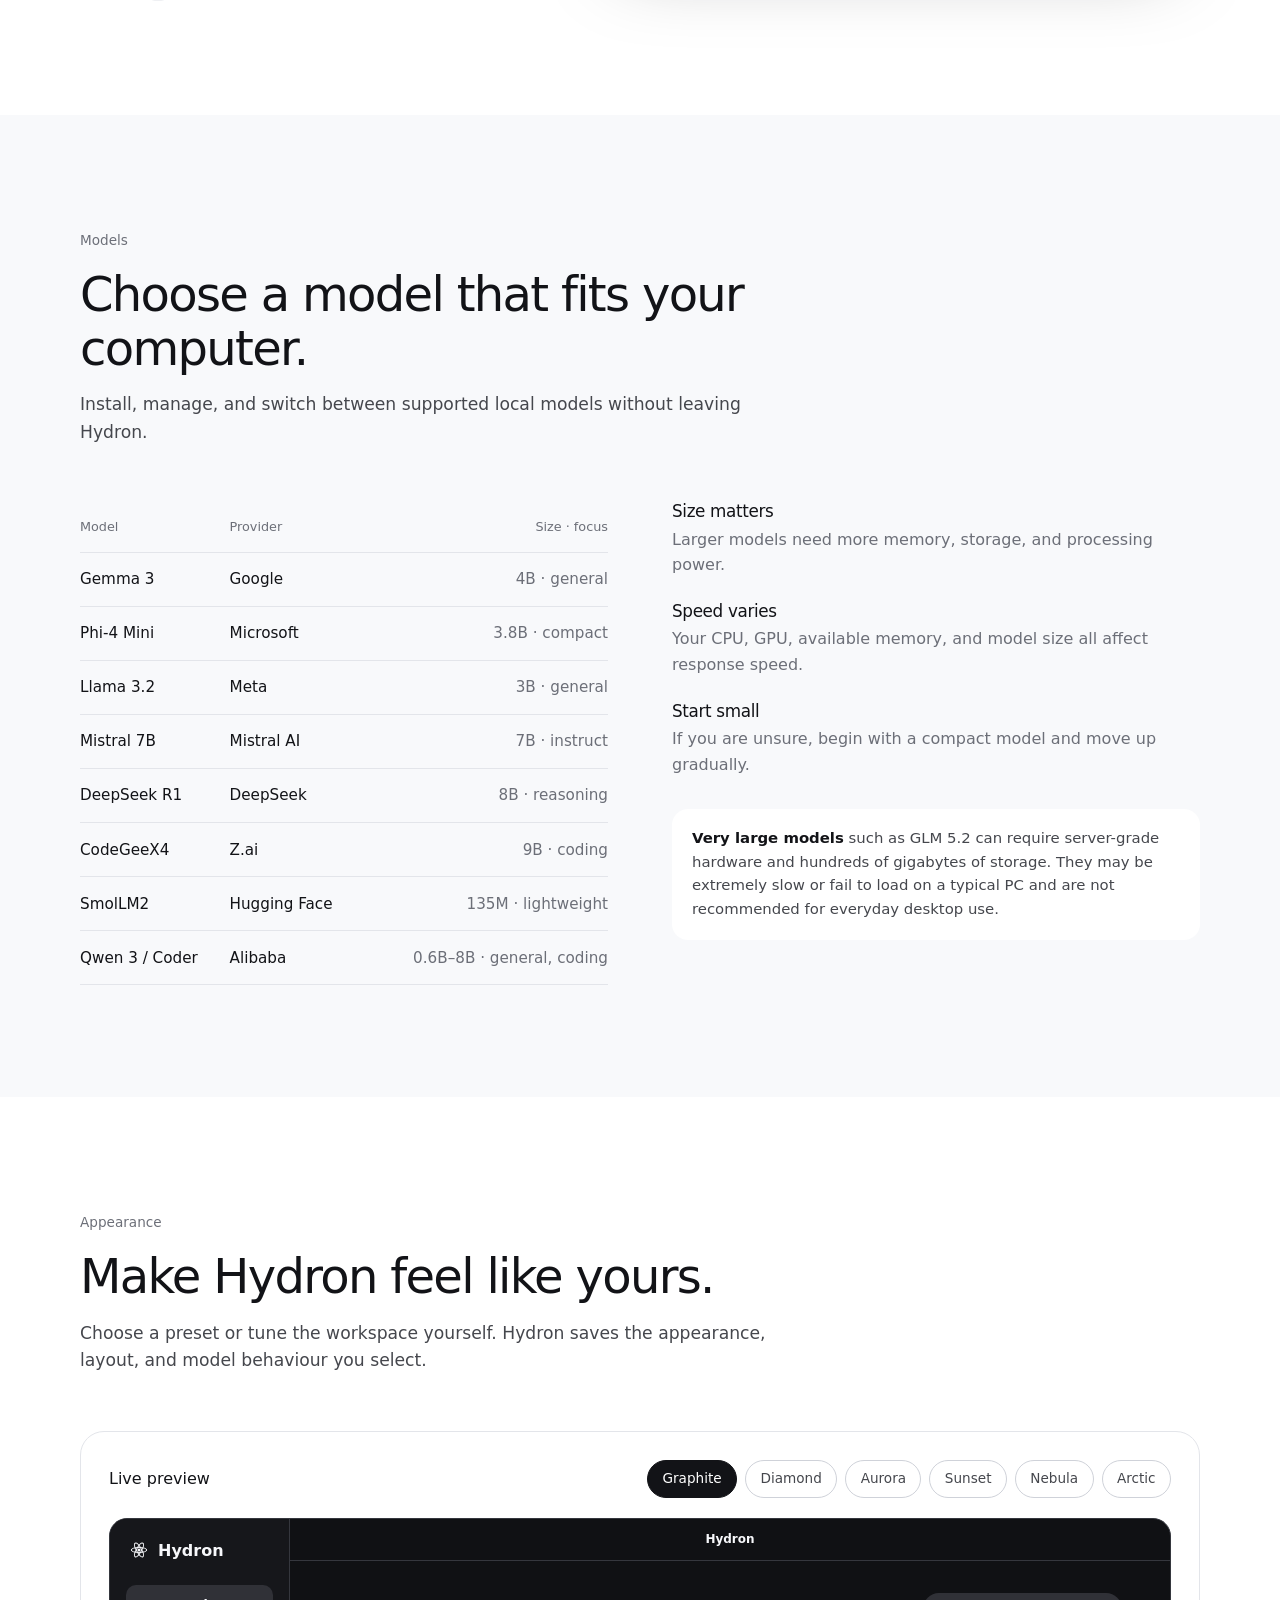
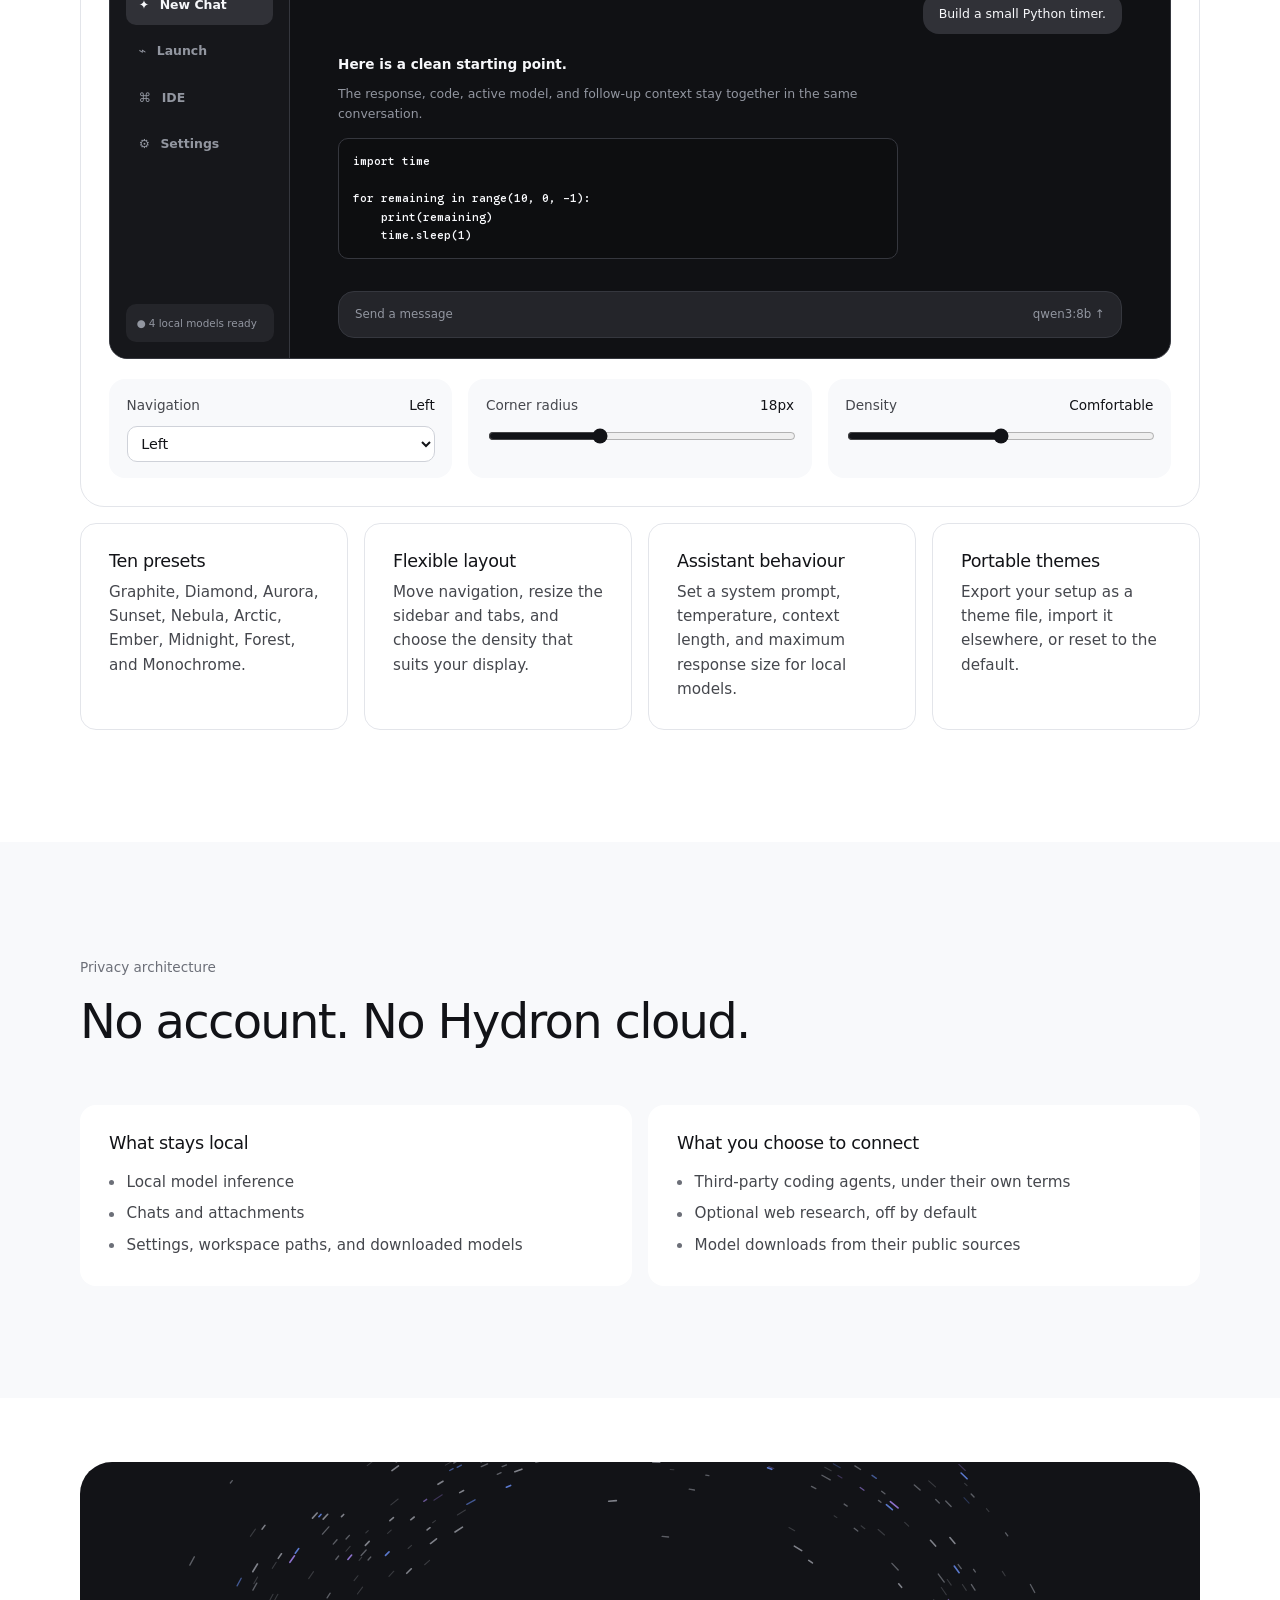
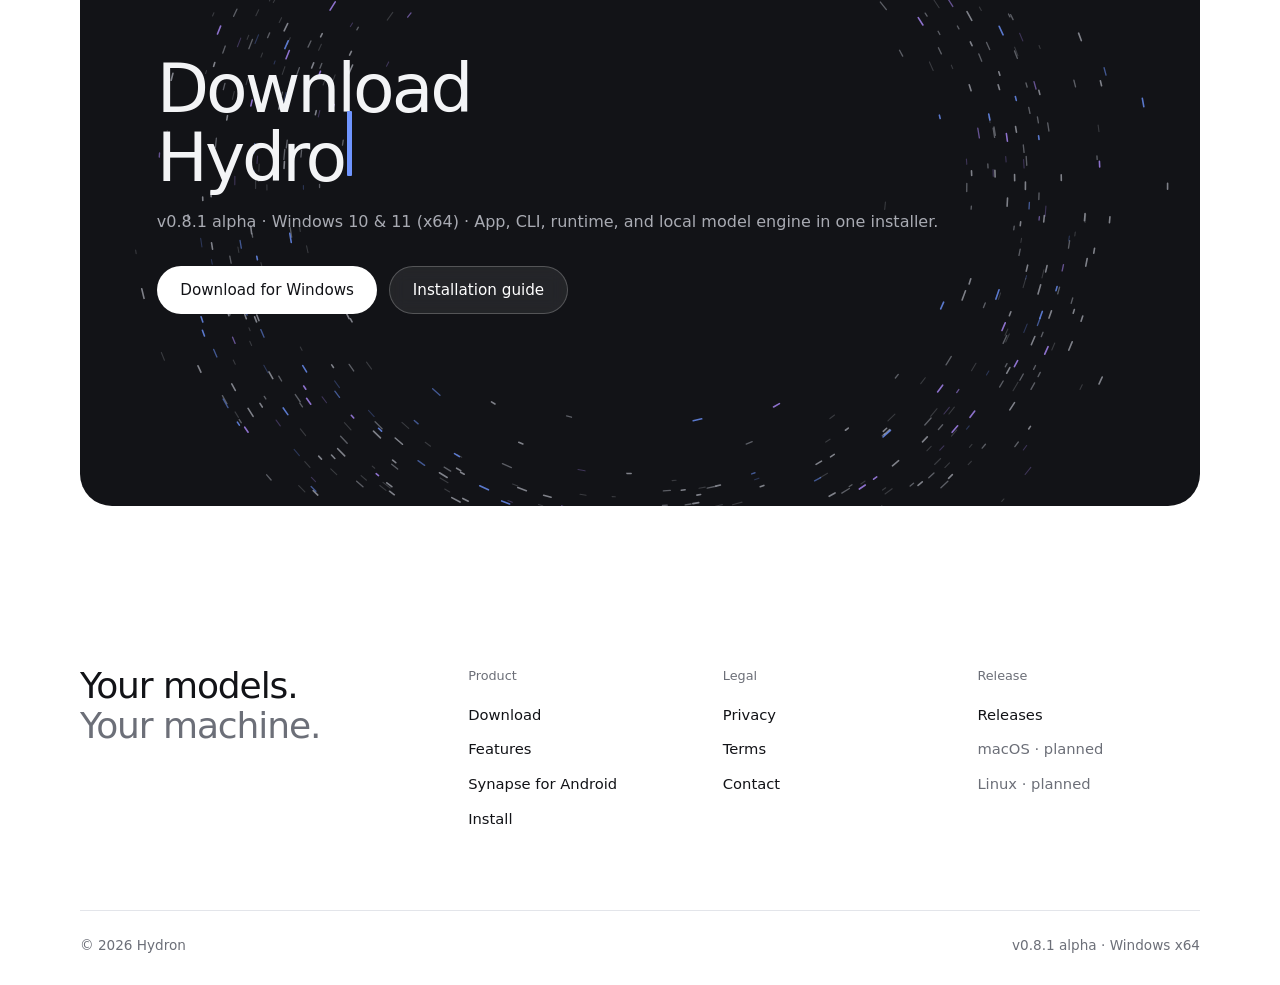
==== commit c5ed5a23: "Version screenshot URLs so updated images show immediately Screenshots kept the same file names, so " ====
--- a/features.html
+++ b/features.html
@@ -50,14 +50,14 @@
 
 <section class="showcase">
   <div class="container fade">
-    <div class="frame"><img id="product-shot" src="assets/hydron-chat.png" alt="Hydron chat interface" width="1279" height="673"></div>
+    <div class="frame"><img id="product-shot" src="assets/hydron-chat.png?v=a25be29d" alt="Hydron chat interface" width="1279" height="673"></div>
     <div style="text-align:center">
       <div class="tabs" role="tablist" aria-label="Hydron product views">
-        <button class="tab active" role="tab" aria-selected="true" data-shot="assets/hydron-chat.png" data-alt="Hydron chat interface" data-caption="Chat with a local model or a connected coding agent.">Chat</button>
-        <button class="tab" role="tab" aria-selected="false" data-shot="assets/hydron-launch.png" data-alt="Hydron agents and local models screen" data-caption="Launch the agents already on your PC and manage installed models.">Agents &amp; models</button>
-        <button class="tab" role="tab" aria-selected="false" data-shot="assets/hydron-models.png" data-alt="Hydron Model Shop" data-caption="Install any GGUF model from Hugging Face, the Ollama library or a direct link.">Model Shop</button>
-        <button class="tab" role="tab" aria-selected="false" data-shot="assets/hydron-skills.png" data-alt="Hydron Skills library" data-caption="Install skills that change how the model writes, thinks and codes.">Skills</button>
-        <button class="tab" role="tab" aria-selected="false" data-shot="assets/hydron-ide.png" data-alt="Hydron integrated development environment" data-caption="Edit your project with Ion in the Ask Hydron side chat.">IDE</button>
+        <button class="tab active" role="tab" aria-selected="true" data-shot="assets/hydron-chat.png?v=a25be29d" data-alt="Hydron chat interface" data-caption="Chat with a local model or a connected coding agent.">Chat</button>
+        <button class="tab" role="tab" aria-selected="false" data-shot="assets/hydron-launch.png?v=1dde3c11" data-alt="Hydron agents and local models screen" data-caption="Launch the agents already on your PC and manage installed models.">Agents &amp; models</button>
+        <button class="tab" role="tab" aria-selected="false" data-shot="assets/hydron-models.png?v=afc7d46d" data-alt="Hydron Model Shop" data-caption="Install any GGUF model from Hugging Face, the Ollama library or a direct link.">Model Shop</button>
+        <button class="tab" role="tab" aria-selected="false" data-shot="assets/hydron-skills.png?v=3160bb89" data-alt="Hydron Skills library" data-caption="Install skills that change how the model writes, thinks and codes.">Skills</button>
+        <button class="tab" role="tab" aria-selected="false" data-shot="assets/hydron-ide.png?v=617fe2a2" data-alt="Hydron integrated development environment" data-caption="Edit your project with Ion in the Ask Hydron side chat.">IDE</button>
       </div>
       <p class="tab-caption" id="product-caption">Chat with a local model or a connected coding agent.</p>
     </div>
@@ -87,7 +87,7 @@
         <p>Search Hugging Face straight from Hydron, or open an Ollama name, an <code>hf:owner/repo</code> reference or a direct <code>.gguf</code> link. Not sure where to start? Hydron's verified picks cover everything from tiny to capable.</p>
         <ul class="checklist"><li>Install any GGUF model from Hugging Face, the Ollama library or a link</li><li>Downloads are checked against the SHA-256 the source publishes</li><li>Browse the most-downloaded GGUF models on Hugging Face</li><li>Verified picks such as Qwen, Llama, Gemma, Phi, Mistral and DeepSeek</li></ul>
       </div>
-      <div class="frame"><img src="assets/hydron-models.png" alt="Hydron Model Shop with Hugging Face search and verified model picks" width="1279" height="670" loading="lazy"></div>
+      <div class="frame"><img src="assets/hydron-models.png?v=afc7d46d" alt="Hydron Model Shop with Hugging Face search and verified model picks" width="1279" height="670" loading="lazy"></div>
     </div>
     <div class="feature-row flip fade" id="skills">
       <div class="feature-copy">
@@ -96,7 +96,7 @@
         <p>Skills change how the model writes, thinks and codes. There are 62 to choose from today, with more to come — from Concise and Plain English to Copy editor, Tutor and Reviewer.</p>
         <ul class="checklist"><li>Install only the skills you want</li><li>Switch each installed skill on or off</li><li>Applies to the main chat, the side chat and the CLI</li><li>Search and filter by category</li></ul>
       </div>
-      <div class="frame"><img src="assets/hydron-skills.png" alt="Hydron Skills library with installable writing and tone skills" width="1279" height="670" loading="lazy"></div>
+      <div class="frame"><img src="assets/hydron-skills.png?v=3160bb89" alt="Hydron Skills library with installable writing and tone skills" width="1279" height="670" loading="lazy"></div>
     </div>
     <div class="feature-row fade">
       <div class="feature-copy">
@@ -105,7 +105,7 @@
         <p>Open the folder you choose and work beside the AI tools using it. Hydron calls the language toolchains already installed on your PC.</p>
         <ul class="checklist"><li>Switch between the Hydron editor and VS Code</li><li>Ctrl+I opens Ask Hydron: Ion explains code, finds bugs and adds tests</li><li>You stay in control of every edit</li><li>Command palette, file explorer, and workspace search</li><li>Built-in terminal, problems, and output panels</li><li>Run with F5, plus Build and auto-save</li></ul>
       </div>
-      <div class="frame"><img src="assets/hydron-ide.png" alt="Hydron integrated development environment" width="1279" height="669" loading="lazy"></div>
+      <div class="frame"><img src="assets/hydron-ide.png?v=617fe2a2" alt="Hydron integrated development environment" width="1279" height="669" loading="lazy"></div>
     </div>
     <div class="feature-row flip fade">
       <div class="feature-copy">
@@ -114,7 +114,7 @@
         <p>Hydron detects supported coding agents installed on your PC, including Codex, Claude Code, Hermes, OpenClaw, OpenCode, and Copilot CLI.</p>
         <ul class="checklist"><li>Use your own subscriptions or API access</li><li>Each provider keeps its own terms and privacy rules</li><li>Workspace and write access stay explicit</li></ul>
       </div>
-      <div class="frame"><img src="assets/hydron-launch.png" alt="Hydron agents and local models screen" width="1279" height="673" loading="lazy"></div>
+      <div class="frame"><img src="assets/hydron-launch.png?v=1dde3c11" alt="Hydron agents and local models screen" width="1279" height="673" loading="lazy"></div>
     </div>
     <div class="feature-row fade">
       <div class="feature-copy">
@@ -123,7 +123,7 @@
         <p>Type <code>hydron</code> in any shell and tell it what to work on. It runs on a local model or an agent such as OpenCode, and asks for a change the way you'd ask a teammate.</p>
         <ul class="checklist"><li>Shift+Tab switches mode; Ctrl+L clears</li><li><code>@</code> attaches a file (Tab completes the path), <code>!</code> runs a shell command</li><li>Type <code>/</code> to see every command</li></ul>
       </div>
-      <div class="frame natural"><img src="assets/hydron-cli.png" alt="Hydron CLI start screen with the pixel Ion logo and a prompt asking what to work on" width="1279" height="609" loading="lazy"></div>
+      <div class="frame natural"><img src="assets/hydron-cli.png?v=5e876760" alt="Hydron CLI start screen with the pixel Ion logo and a prompt asking what to work on" width="1279" height="609" loading="lazy"></div>
     </div>
   </div>
 </section>
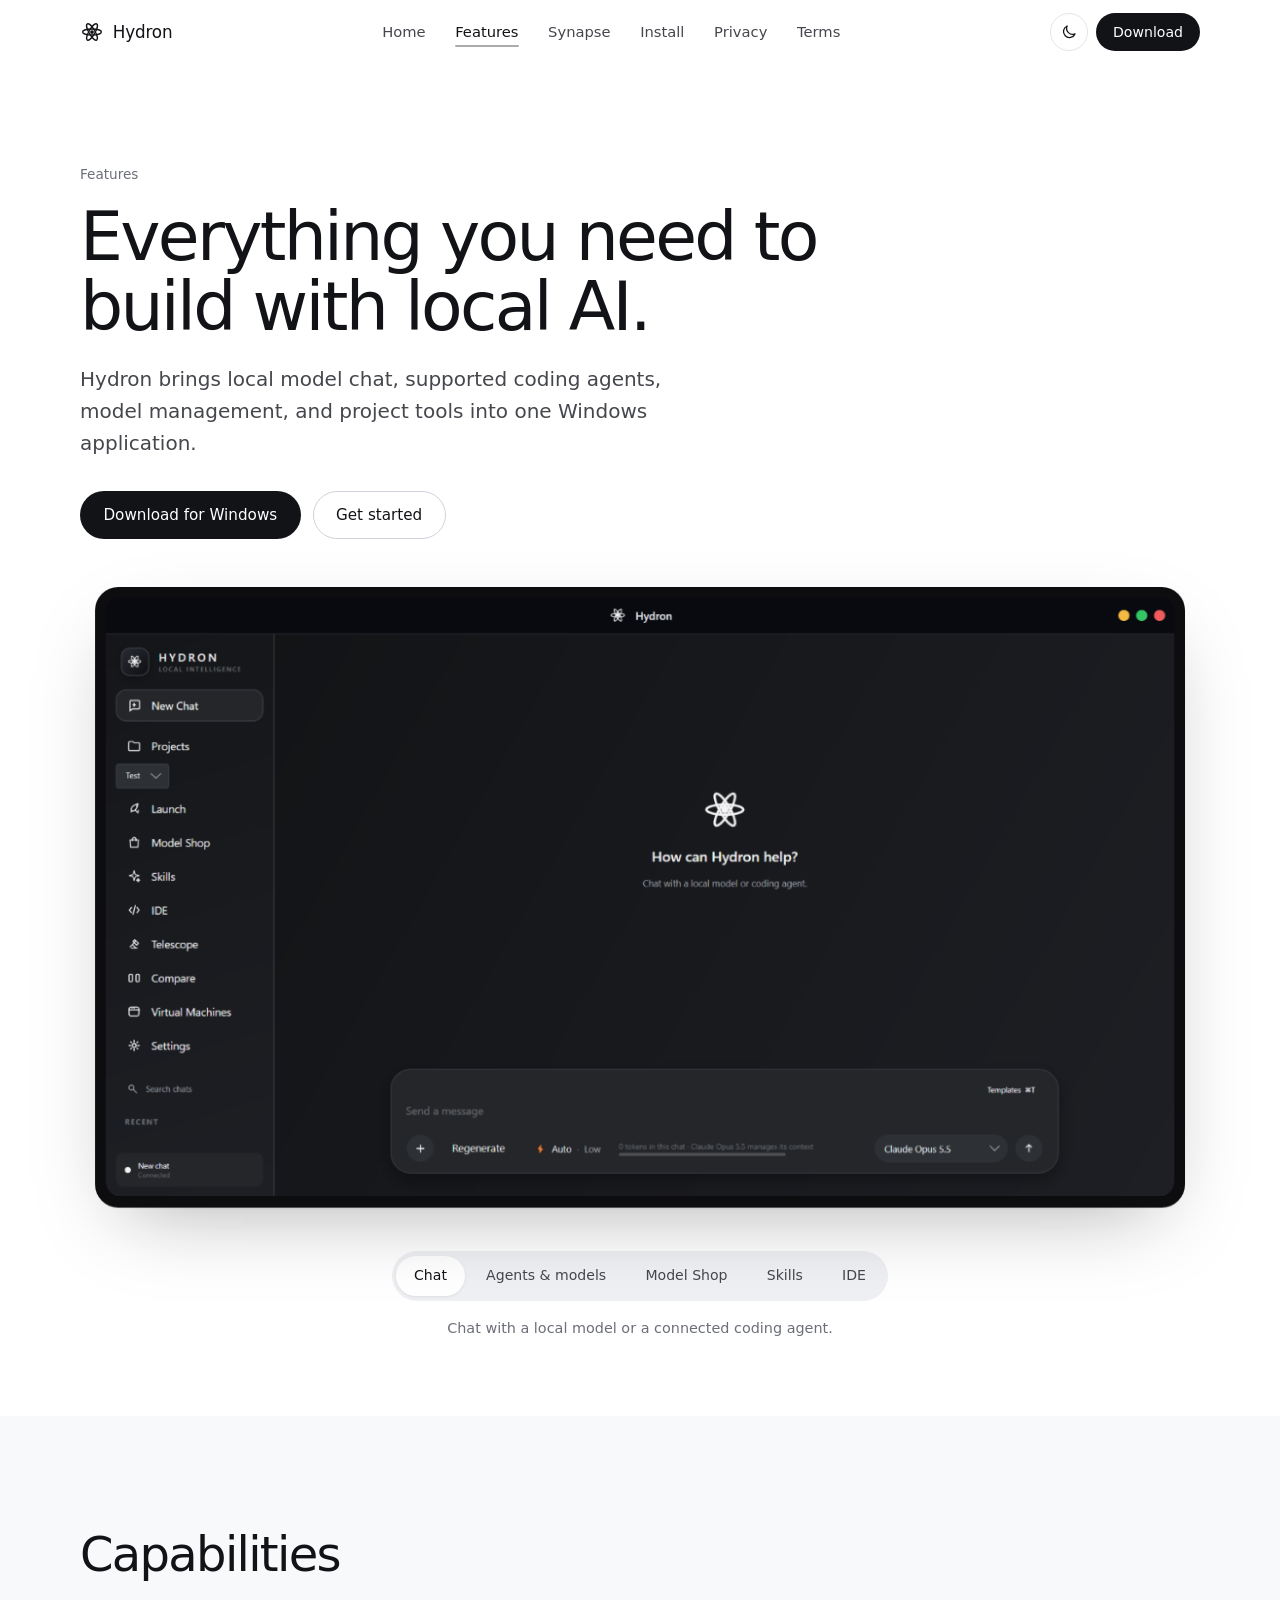
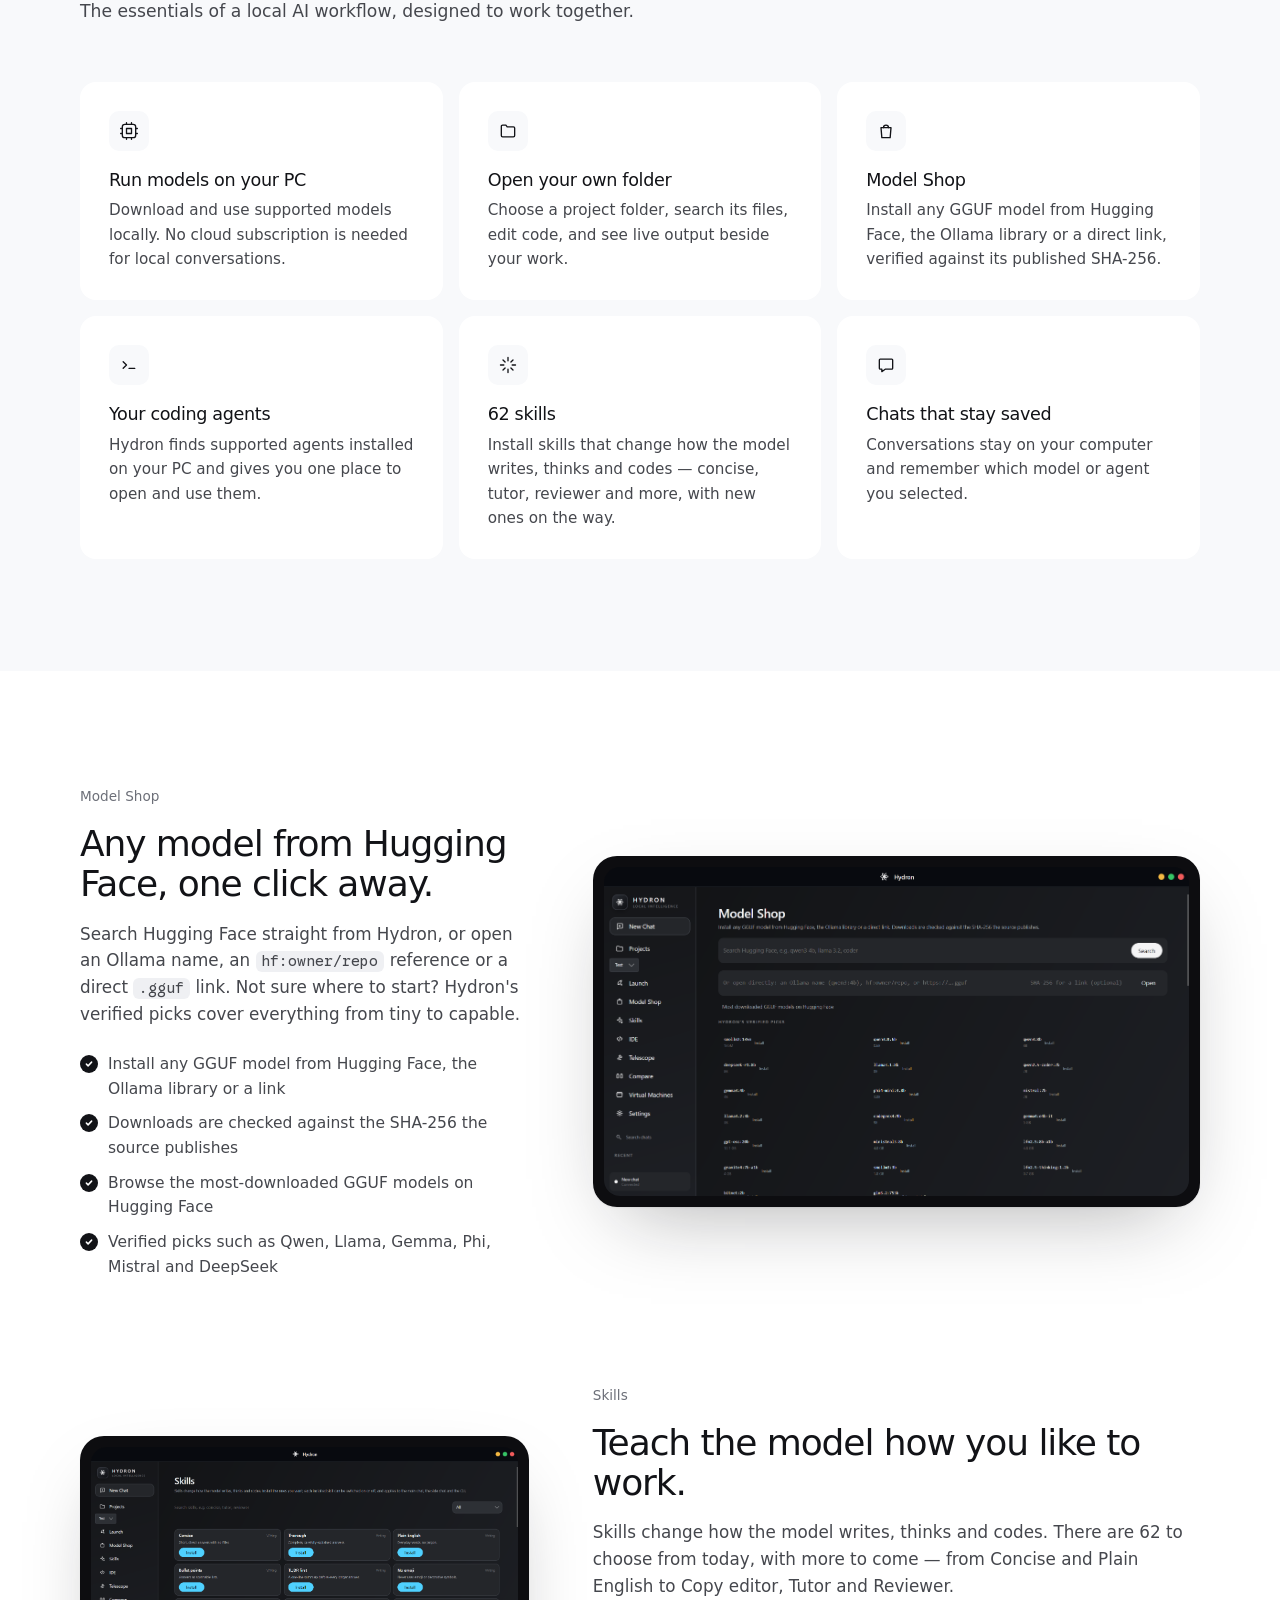
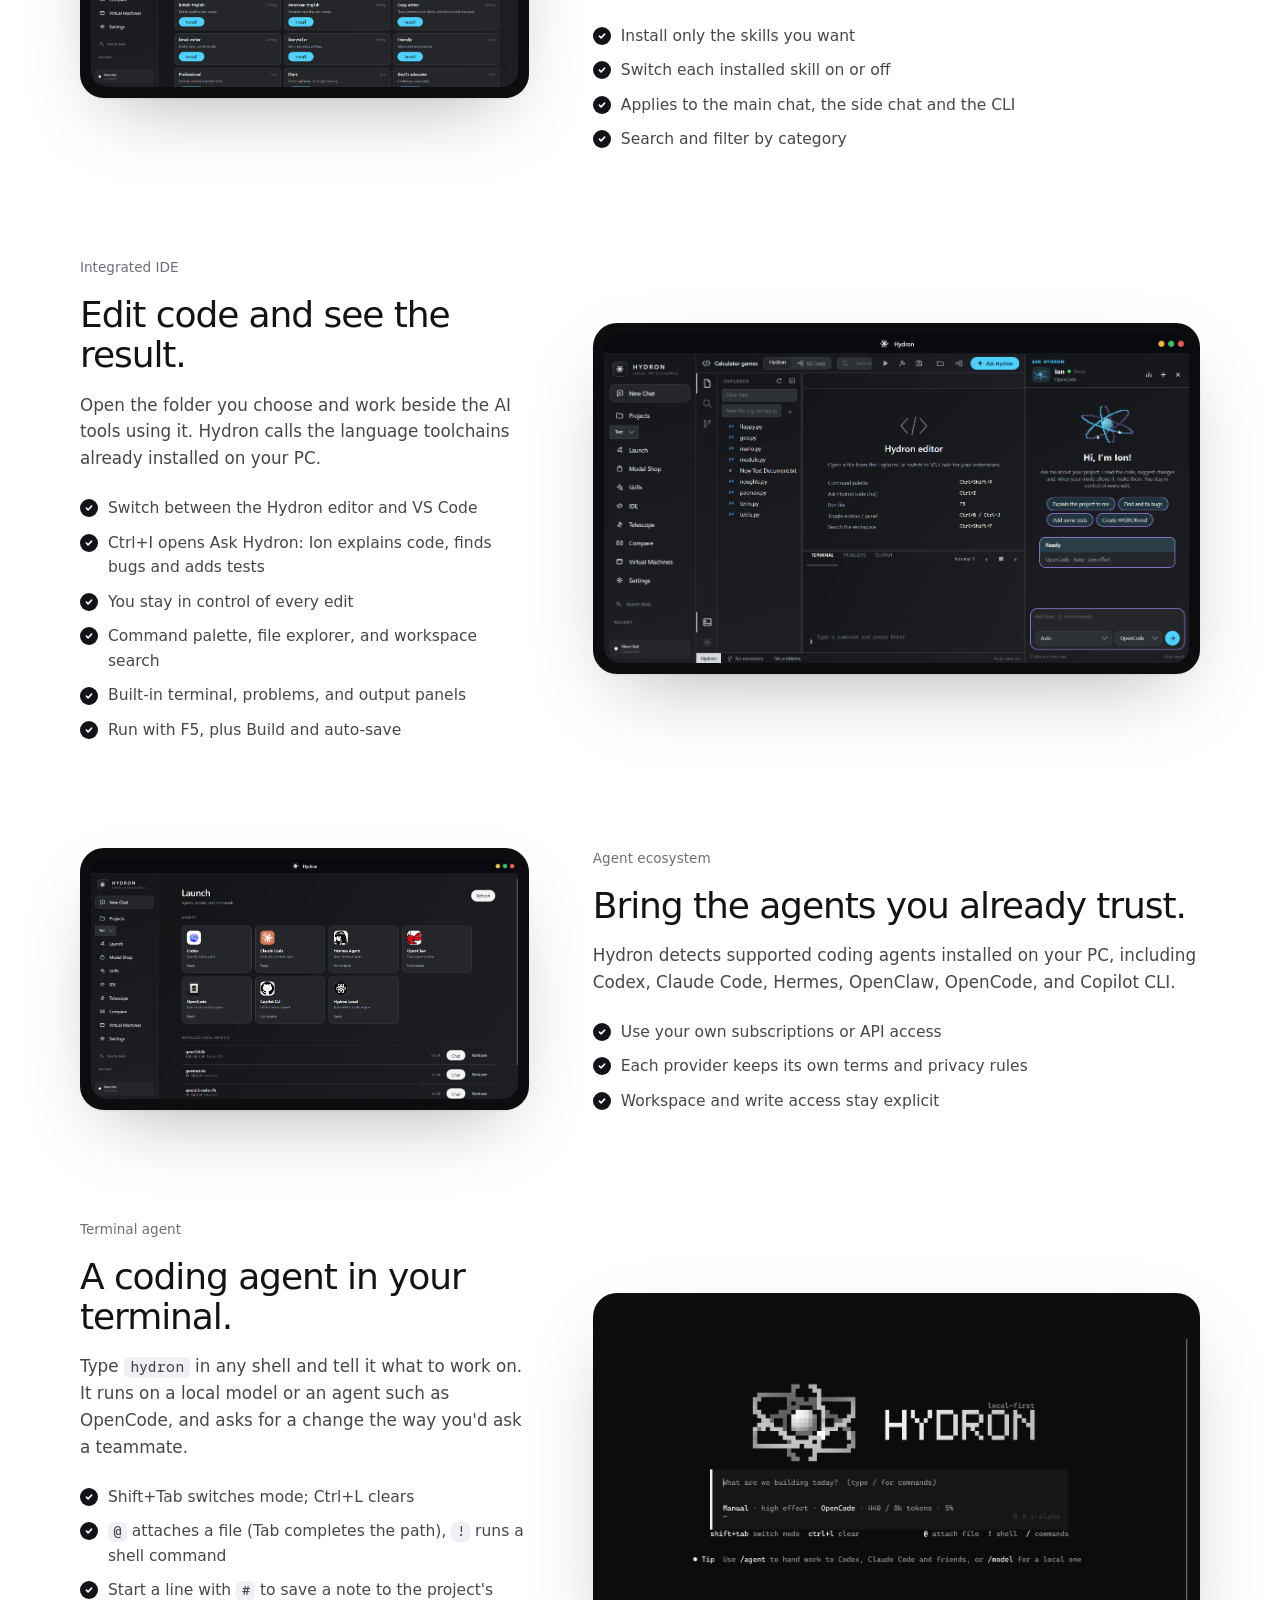
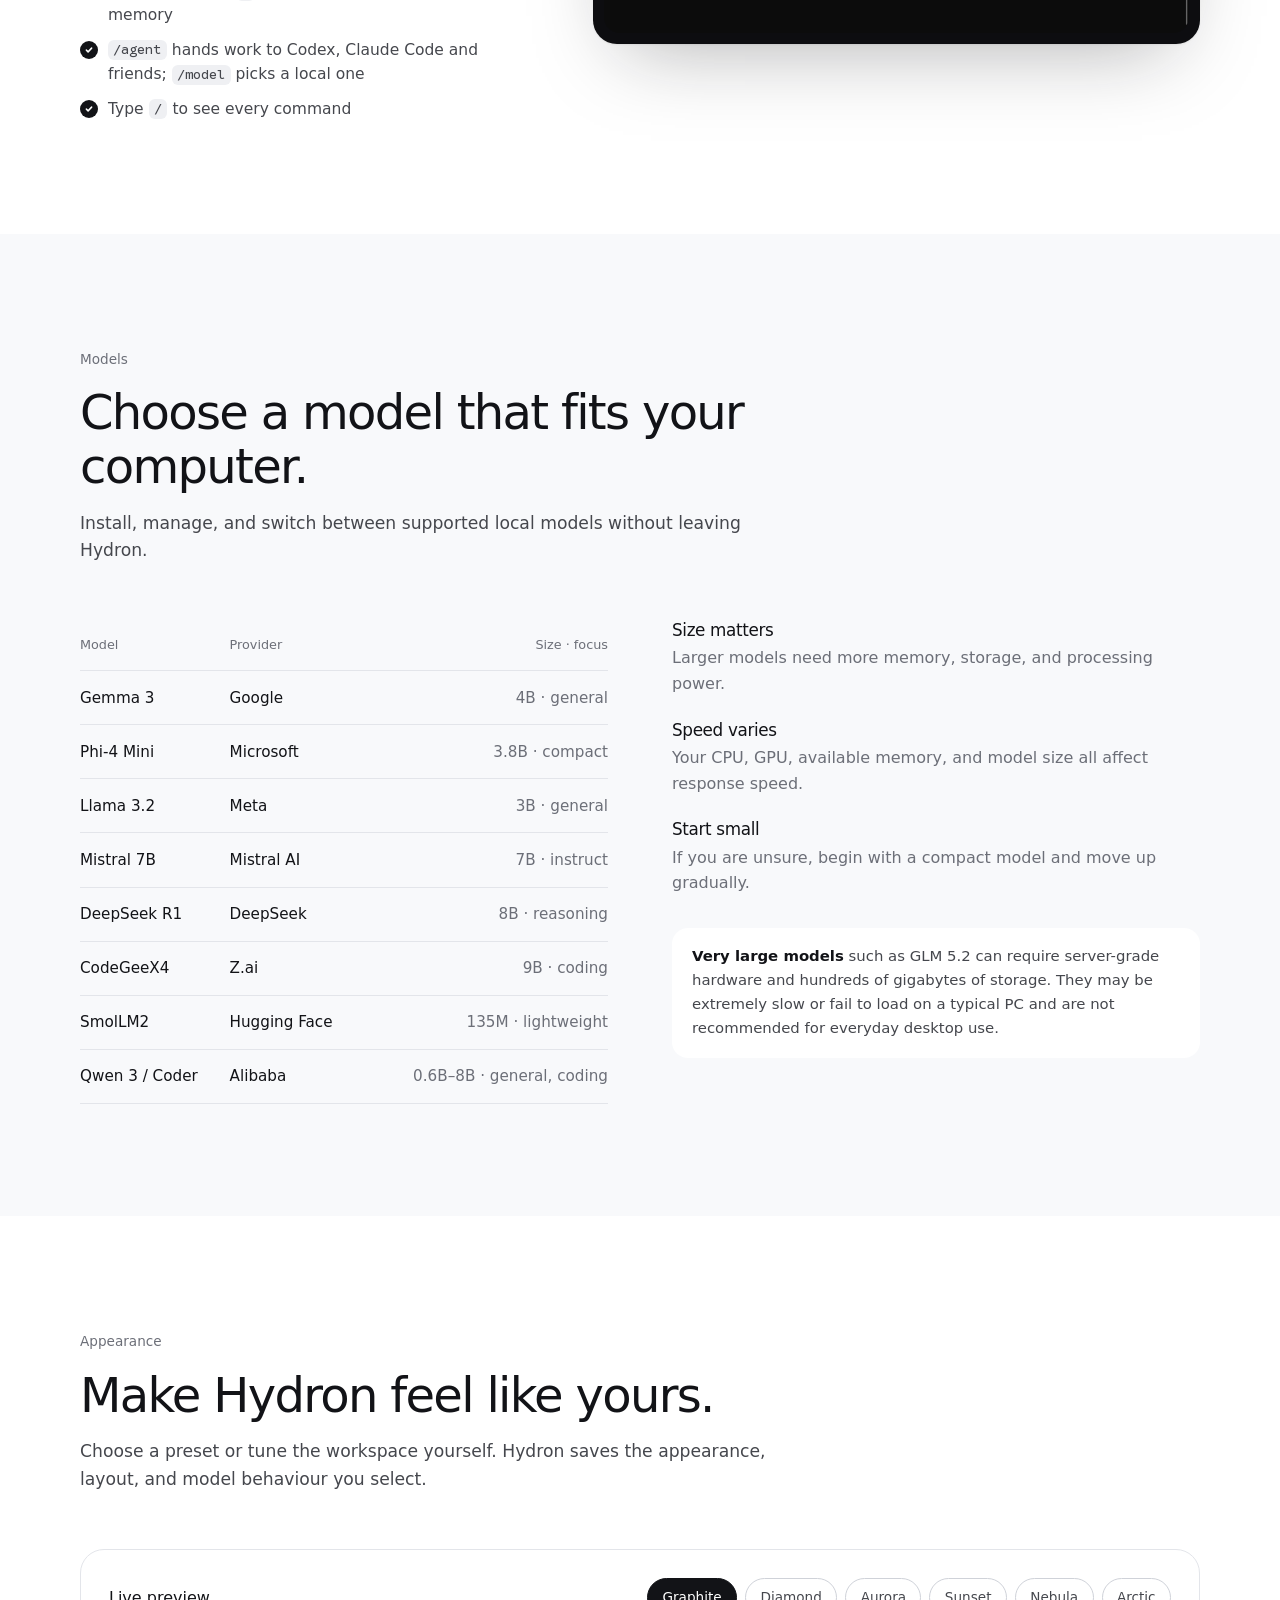
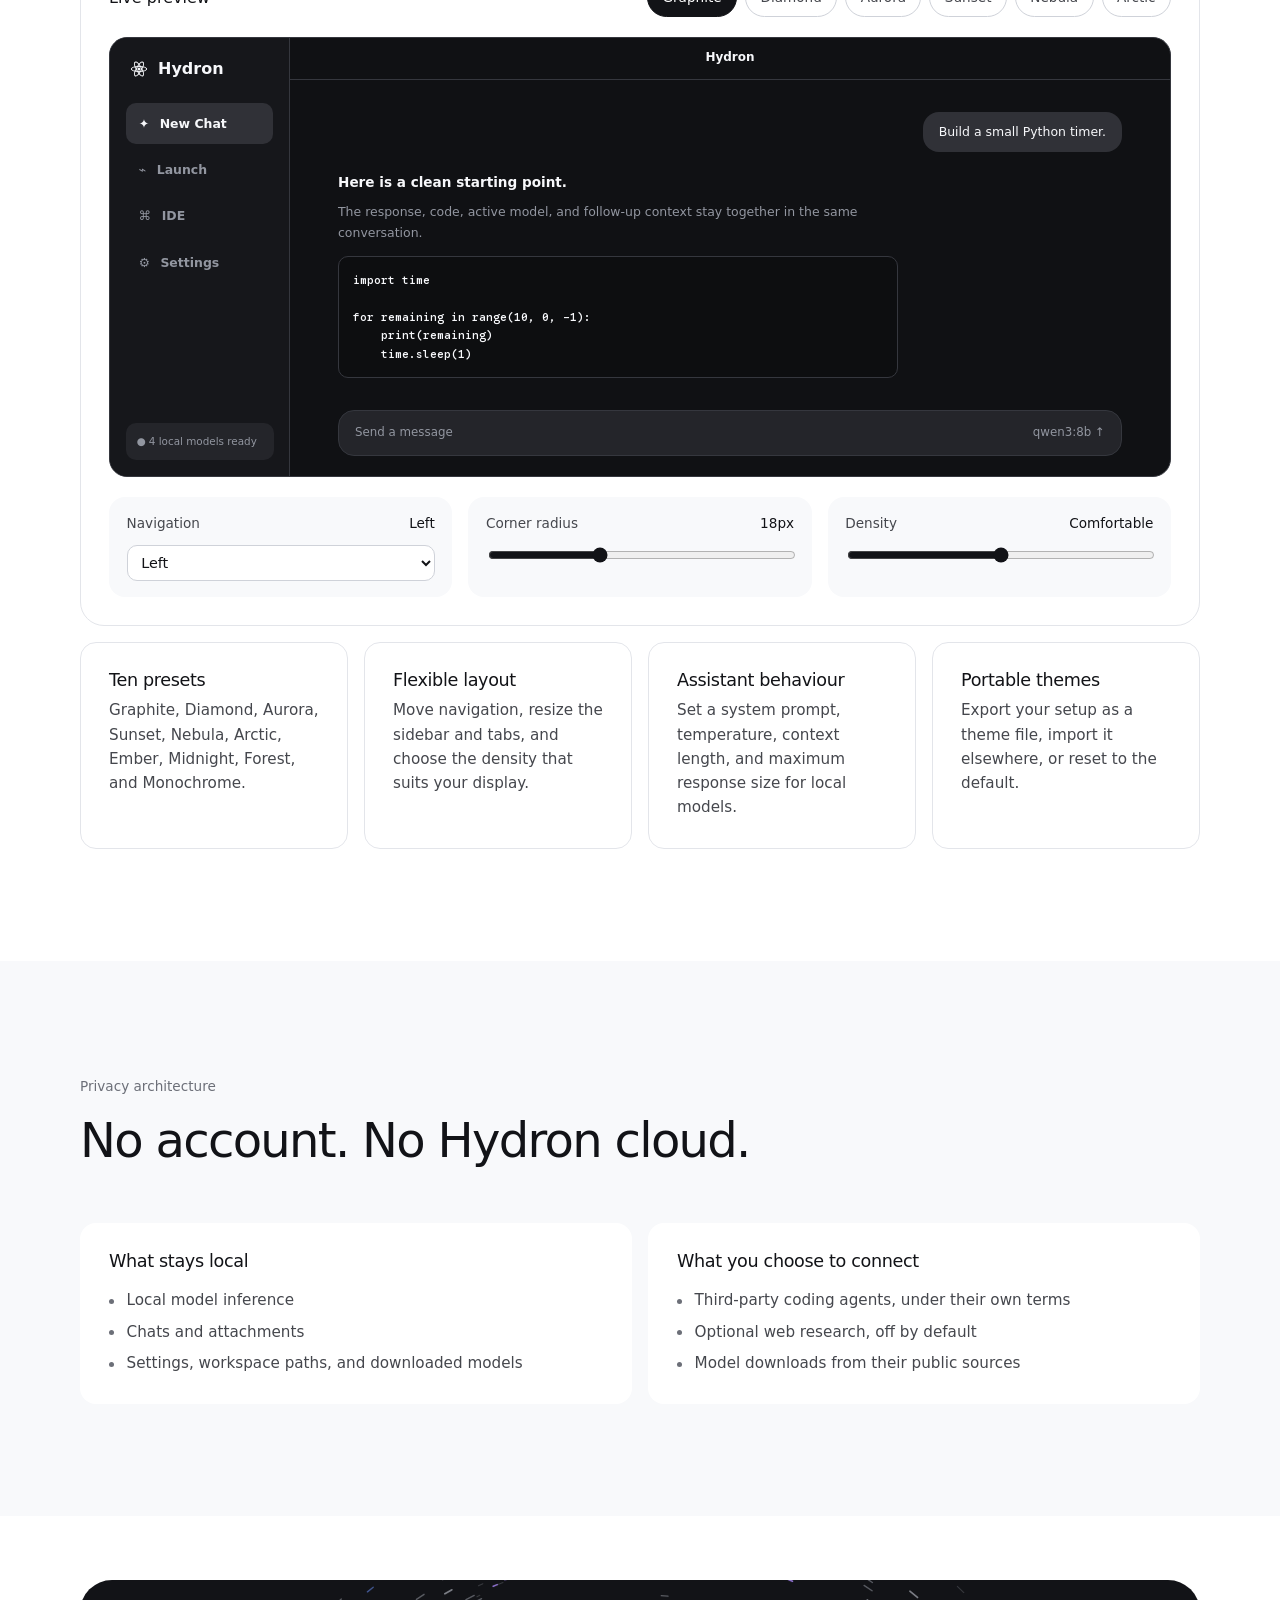
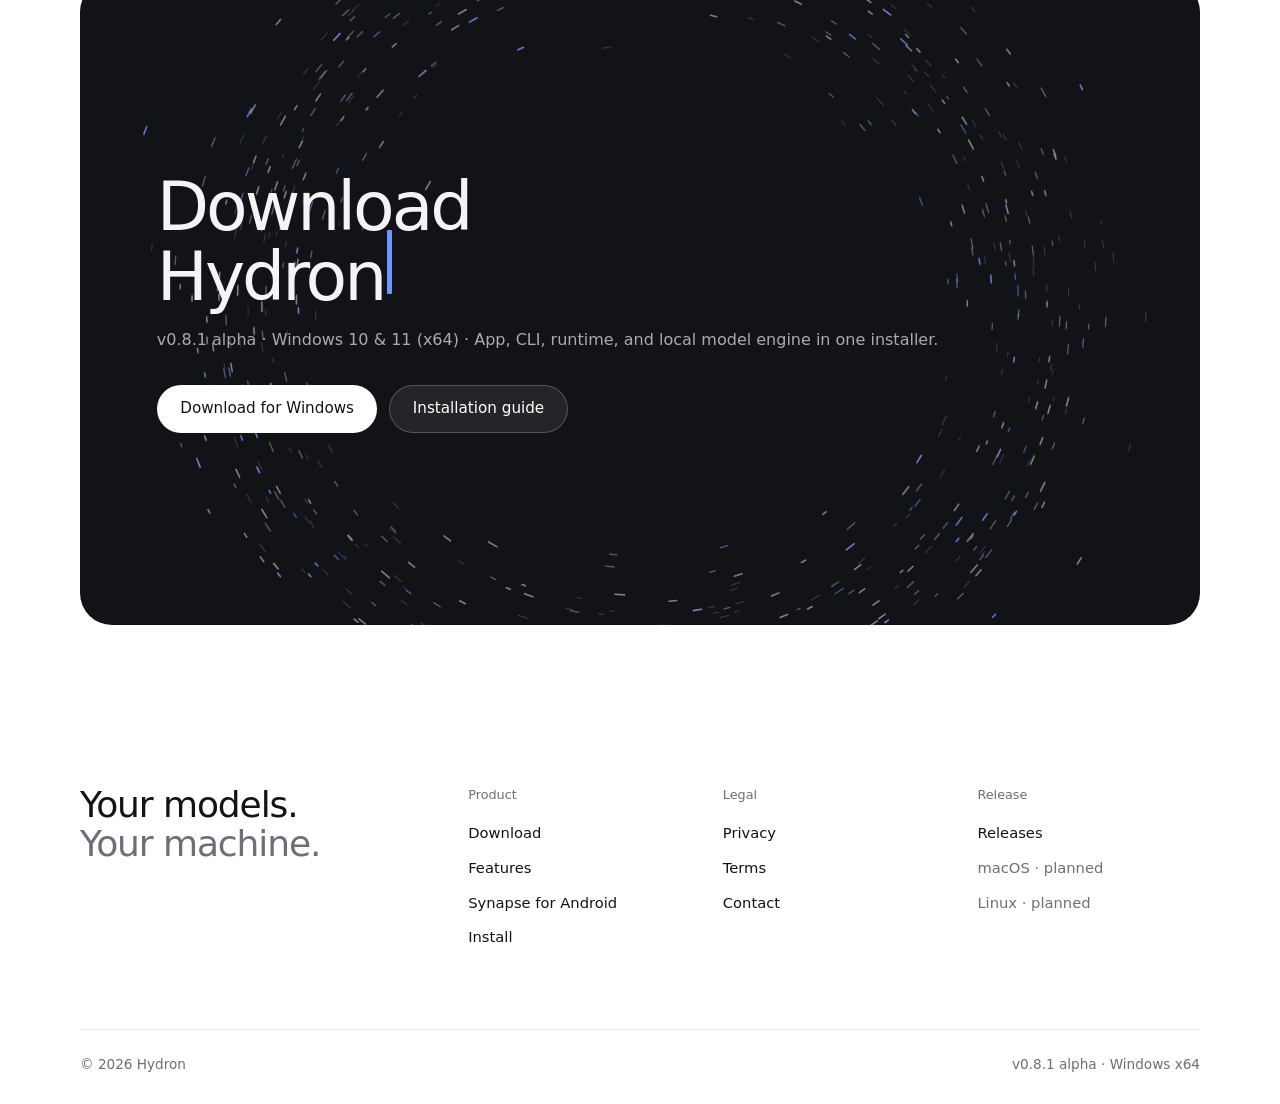
==== commit 0a618626: "Use full-screen grey-theme screenshots for the app and CLI - Replace the chat, Launch, Model Shop, S" ====
--- a/features.html
+++ b/features.html
@@ -50,14 +50,14 @@
 
 <section class="showcase">
   <div class="container fade">
-    <div class="frame"><img id="product-shot" src="assets/hydron-chat.png?v=a25be29d" alt="Hydron chat interface" width="1279" height="673"></div>
+    <div class="frame"><img id="product-shot" src="assets/hydron-chat.png?v=d249b812" alt="Hydron chat interface" width="1279" height="719"></div>
     <div style="text-align:center">
       <div class="tabs" role="tablist" aria-label="Hydron product views">
-        <button class="tab active" role="tab" aria-selected="true" data-shot="assets/hydron-chat.png?v=a25be29d" data-alt="Hydron chat interface" data-caption="Chat with a local model or a connected coding agent.">Chat</button>
-        <button class="tab" role="tab" aria-selected="false" data-shot="assets/hydron-launch.png?v=1dde3c11" data-alt="Hydron agents and local models screen" data-caption="Launch the agents already on your PC and manage installed models.">Agents &amp; models</button>
-        <button class="tab" role="tab" aria-selected="false" data-shot="assets/hydron-models.png?v=afc7d46d" data-alt="Hydron Model Shop" data-caption="Install any GGUF model from Hugging Face, the Ollama library or a direct link.">Model Shop</button>
-        <button class="tab" role="tab" aria-selected="false" data-shot="assets/hydron-skills.png?v=3160bb89" data-alt="Hydron Skills library" data-caption="Install skills that change how the model writes, thinks and codes.">Skills</button>
-        <button class="tab" role="tab" aria-selected="false" data-shot="assets/hydron-ide.png?v=617fe2a2" data-alt="Hydron integrated development environment" data-caption="Edit your project with Ion in the Ask Hydron side chat.">IDE</button>
+        <button class="tab active" role="tab" aria-selected="true" data-shot="assets/hydron-chat.png?v=d249b812" data-alt="Hydron chat interface" data-caption="Chat with a local model or a connected coding agent.">Chat</button>
+        <button class="tab" role="tab" aria-selected="false" data-shot="assets/hydron-launch.png?v=7ea89d19" data-alt="Hydron agents and local models screen" data-caption="Launch the agents already on your PC and manage installed models.">Agents &amp; models</button>
+        <button class="tab" role="tab" aria-selected="false" data-shot="assets/hydron-models.png?v=3a570a95" data-alt="Hydron Model Shop" data-caption="Install any GGUF model from Hugging Face, the Ollama library or a direct link.">Model Shop</button>
+        <button class="tab" role="tab" aria-selected="false" data-shot="assets/hydron-skills.png?v=f6dad4f7" data-alt="Hydron Skills library" data-caption="Install skills that change how the model writes, thinks and codes.">Skills</button>
+        <button class="tab" role="tab" aria-selected="false" data-shot="assets/hydron-ide.png?v=c09e0cdf" data-alt="Hydron integrated development environment" data-caption="Edit your project with Ion in the Ask Hydron side chat.">IDE</button>
       </div>
       <p class="tab-caption" id="product-caption">Chat with a local model or a connected coding agent.</p>
     </div>
@@ -87,7 +87,7 @@
         <p>Search Hugging Face straight from Hydron, or open an Ollama name, an <code>hf:owner/repo</code> reference or a direct <code>.gguf</code> link. Not sure where to start? Hydron's verified picks cover everything from tiny to capable.</p>
         <ul class="checklist"><li>Install any GGUF model from Hugging Face, the Ollama library or a link</li><li>Downloads are checked against the SHA-256 the source publishes</li><li>Browse the most-downloaded GGUF models on Hugging Face</li><li>Verified picks such as Qwen, Llama, Gemma, Phi, Mistral and DeepSeek</li></ul>
       </div>
-      <div class="frame"><img src="assets/hydron-models.png?v=afc7d46d" alt="Hydron Model Shop with Hugging Face search and verified model picks" width="1279" height="670" loading="lazy"></div>
+      <div class="frame"><img src="assets/hydron-models.png?v=3a570a95" alt="Hydron Model Shop with Hugging Face search and verified model picks" width="1279" height="719" loading="lazy"></div>
     </div>
     <div class="feature-row flip fade" id="skills">
       <div class="feature-copy">
@@ -96,7 +96,7 @@
         <p>Skills change how the model writes, thinks and codes. There are 62 to choose from today, with more to come — from Concise and Plain English to Copy editor, Tutor and Reviewer.</p>
         <ul class="checklist"><li>Install only the skills you want</li><li>Switch each installed skill on or off</li><li>Applies to the main chat, the side chat and the CLI</li><li>Search and filter by category</li></ul>
       </div>
-      <div class="frame"><img src="assets/hydron-skills.png?v=3160bb89" alt="Hydron Skills library with installable writing and tone skills" width="1279" height="670" loading="lazy"></div>
+      <div class="frame"><img src="assets/hydron-skills.png?v=f6dad4f7" alt="Hydron Skills library with installable writing and tone skills" width="1279" height="719" loading="lazy"></div>
     </div>
     <div class="feature-row fade">
       <div class="feature-copy">
@@ -105,7 +105,7 @@
         <p>Open the folder you choose and work beside the AI tools using it. Hydron calls the language toolchains already installed on your PC.</p>
         <ul class="checklist"><li>Switch between the Hydron editor and VS Code</li><li>Ctrl+I opens Ask Hydron: Ion explains code, finds bugs and adds tests</li><li>You stay in control of every edit</li><li>Command palette, file explorer, and workspace search</li><li>Built-in terminal, problems, and output panels</li><li>Run with F5, plus Build and auto-save</li></ul>
       </div>
-      <div class="frame"><img src="assets/hydron-ide.png?v=617fe2a2" alt="Hydron integrated development environment" width="1279" height="669" loading="lazy"></div>
+      <div class="frame"><img src="assets/hydron-ide.png?v=c09e0cdf" alt="Hydron integrated development environment" width="1279" height="719" loading="lazy"></div>
     </div>
     <div class="feature-row flip fade">
       <div class="feature-copy">
@@ -114,16 +114,16 @@
         <p>Hydron detects supported coding agents installed on your PC, including Codex, Claude Code, Hermes, OpenClaw, OpenCode, and Copilot CLI.</p>
         <ul class="checklist"><li>Use your own subscriptions or API access</li><li>Each provider keeps its own terms and privacy rules</li><li>Workspace and write access stay explicit</li></ul>
       </div>
-      <div class="frame"><img src="assets/hydron-launch.png?v=1dde3c11" alt="Hydron agents and local models screen" width="1279" height="673" loading="lazy"></div>
+      <div class="frame"><img src="assets/hydron-launch.png?v=7ea89d19" alt="Hydron agents and local models screen" width="1279" height="719" loading="lazy"></div>
     </div>
     <div class="feature-row fade">
       <div class="feature-copy">
         <span class="eyebrow">Terminal agent</span>
         <h3>A coding agent in your terminal.</h3>
         <p>Type <code>hydron</code> in any shell and tell it what to work on. It runs on a local model or an agent such as OpenCode, and asks for a change the way you'd ask a teammate.</p>
-        <ul class="checklist"><li>Shift+Tab switches mode; Ctrl+L clears</li><li><code>@</code> attaches a file (Tab completes the path), <code>!</code> runs a shell command</li><li>Type <code>/</code> to see every command</li></ul>
-      </div>
-      <div class="frame natural"><img src="assets/hydron-cli.png?v=5e876760" alt="Hydron CLI start screen with the pixel Ion logo and a prompt asking what to work on" width="1279" height="609" loading="lazy"></div>
+        <ul class="checklist"><li>Shift+Tab switches mode; Ctrl+L clears</li><li><code>@</code> attaches a file (Tab completes the path), <code>!</code> runs a shell command</li><li>Start a line with <code>#</code> to save a note to the project's memory</li><li><code>/agent</code> hands work to Codex, Claude Code and friends; <code>/model</code> picks a local one</li><li>Type <code>/</code> to see every command</li></ul>
+      </div>
+      <div class="frame natural"><img src="assets/hydron-cli.png?v=bfb326c3" alt="Hydron CLI start screen with the pixel Ion logo and a prompt asking what to work on" width="1279" height="719" loading="lazy"></div>
     </div>
   </div>
 </section>
